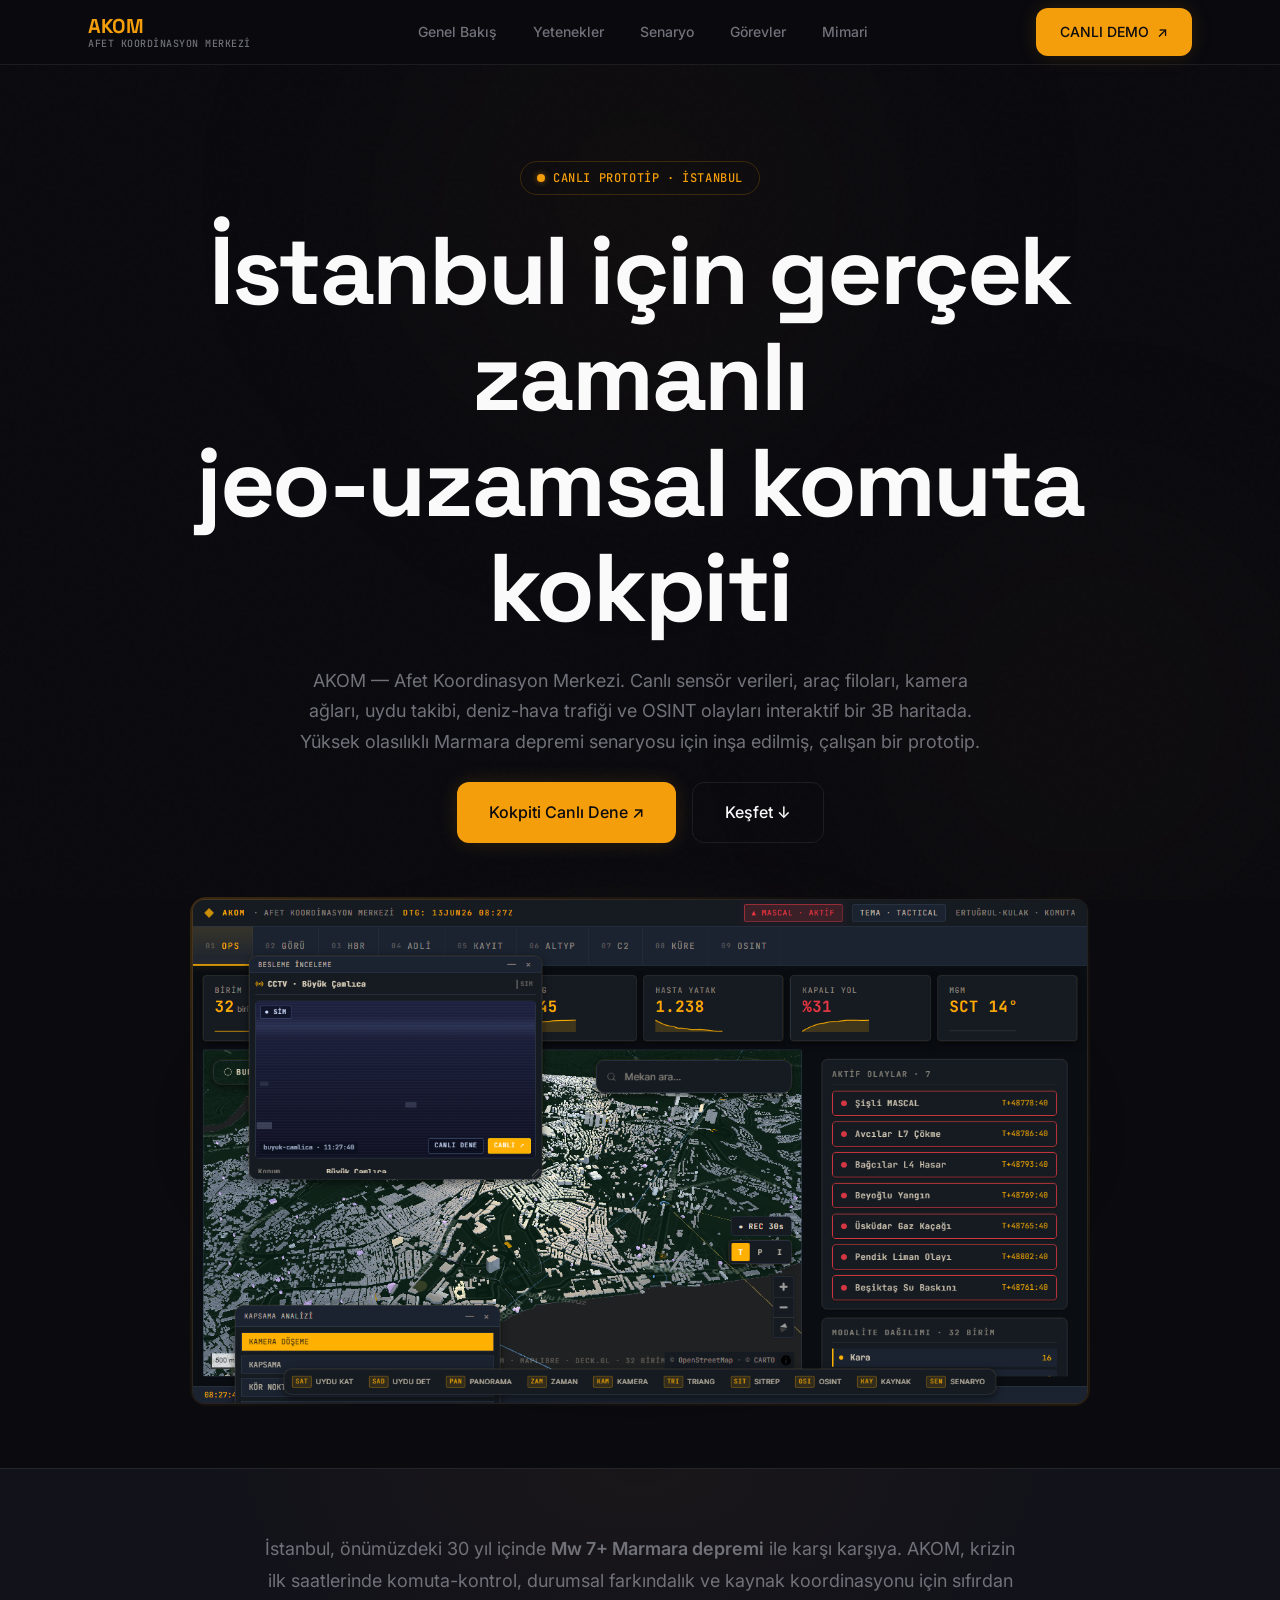
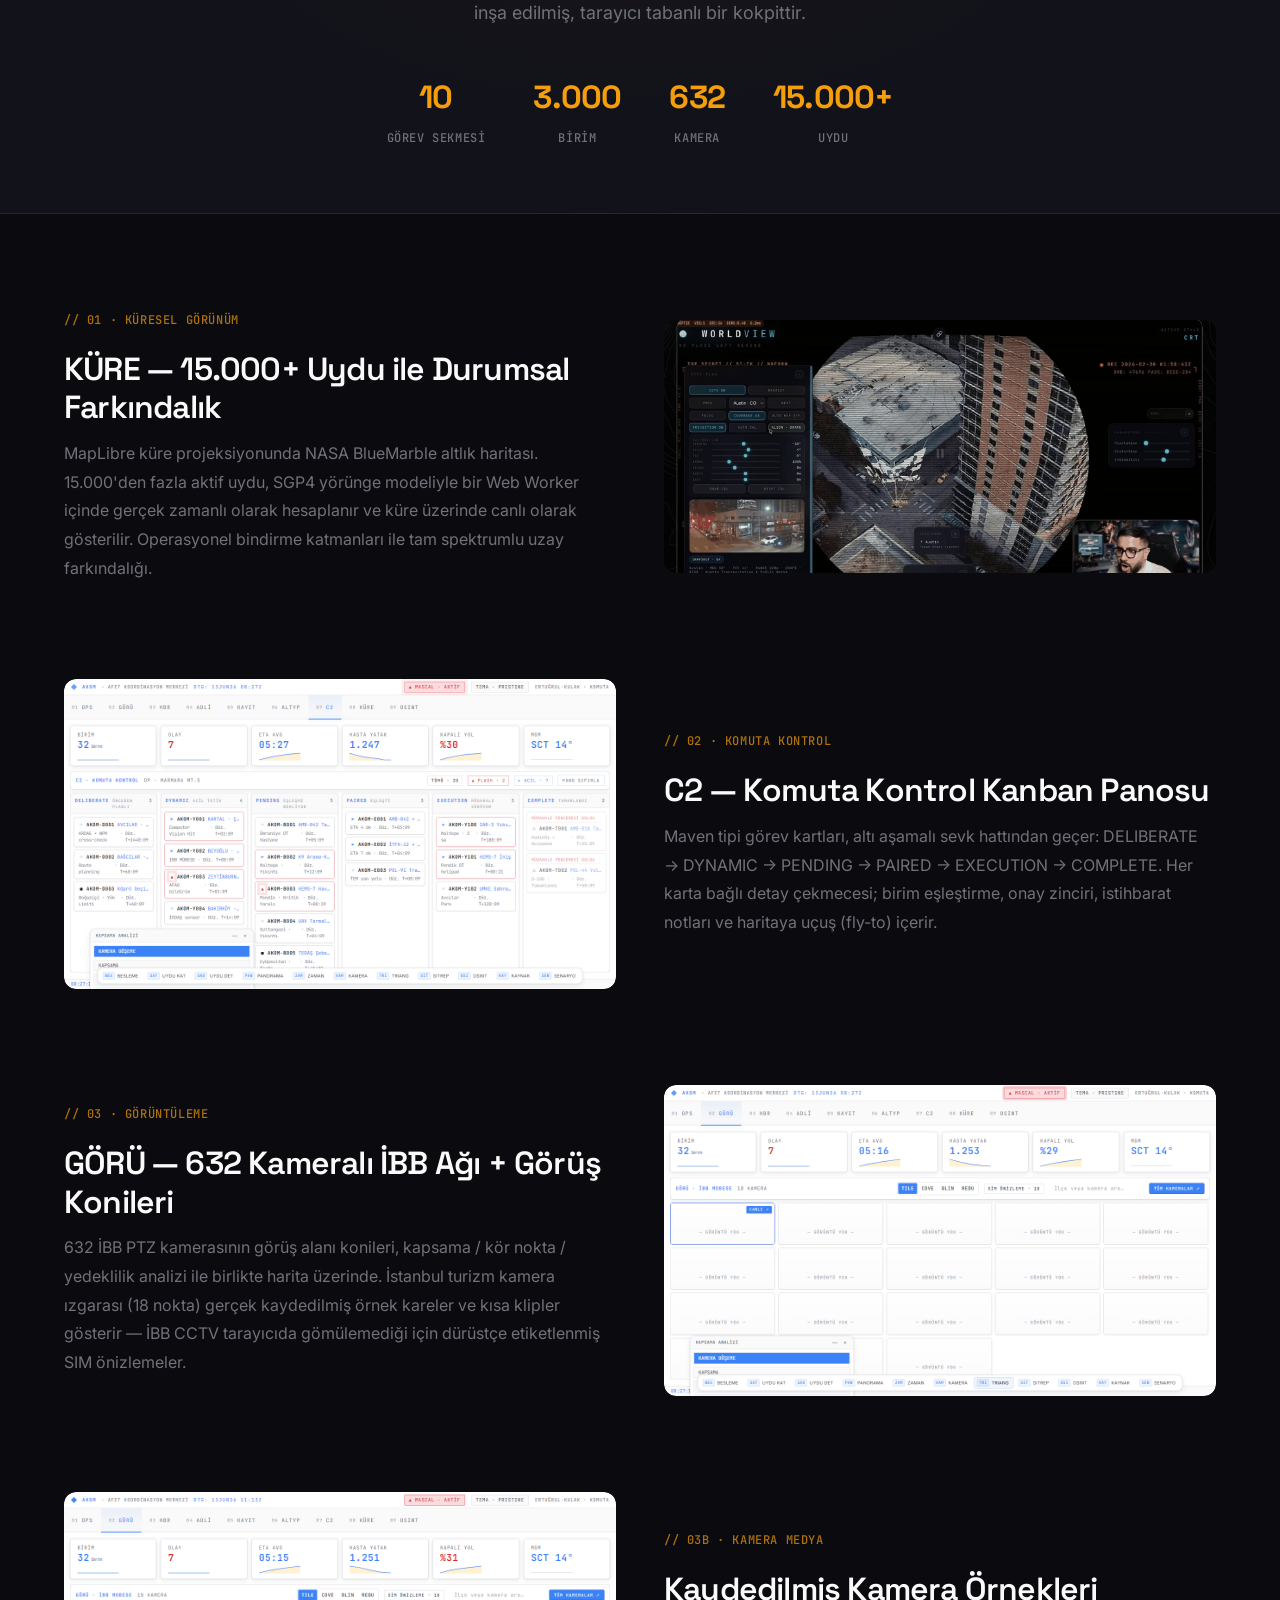
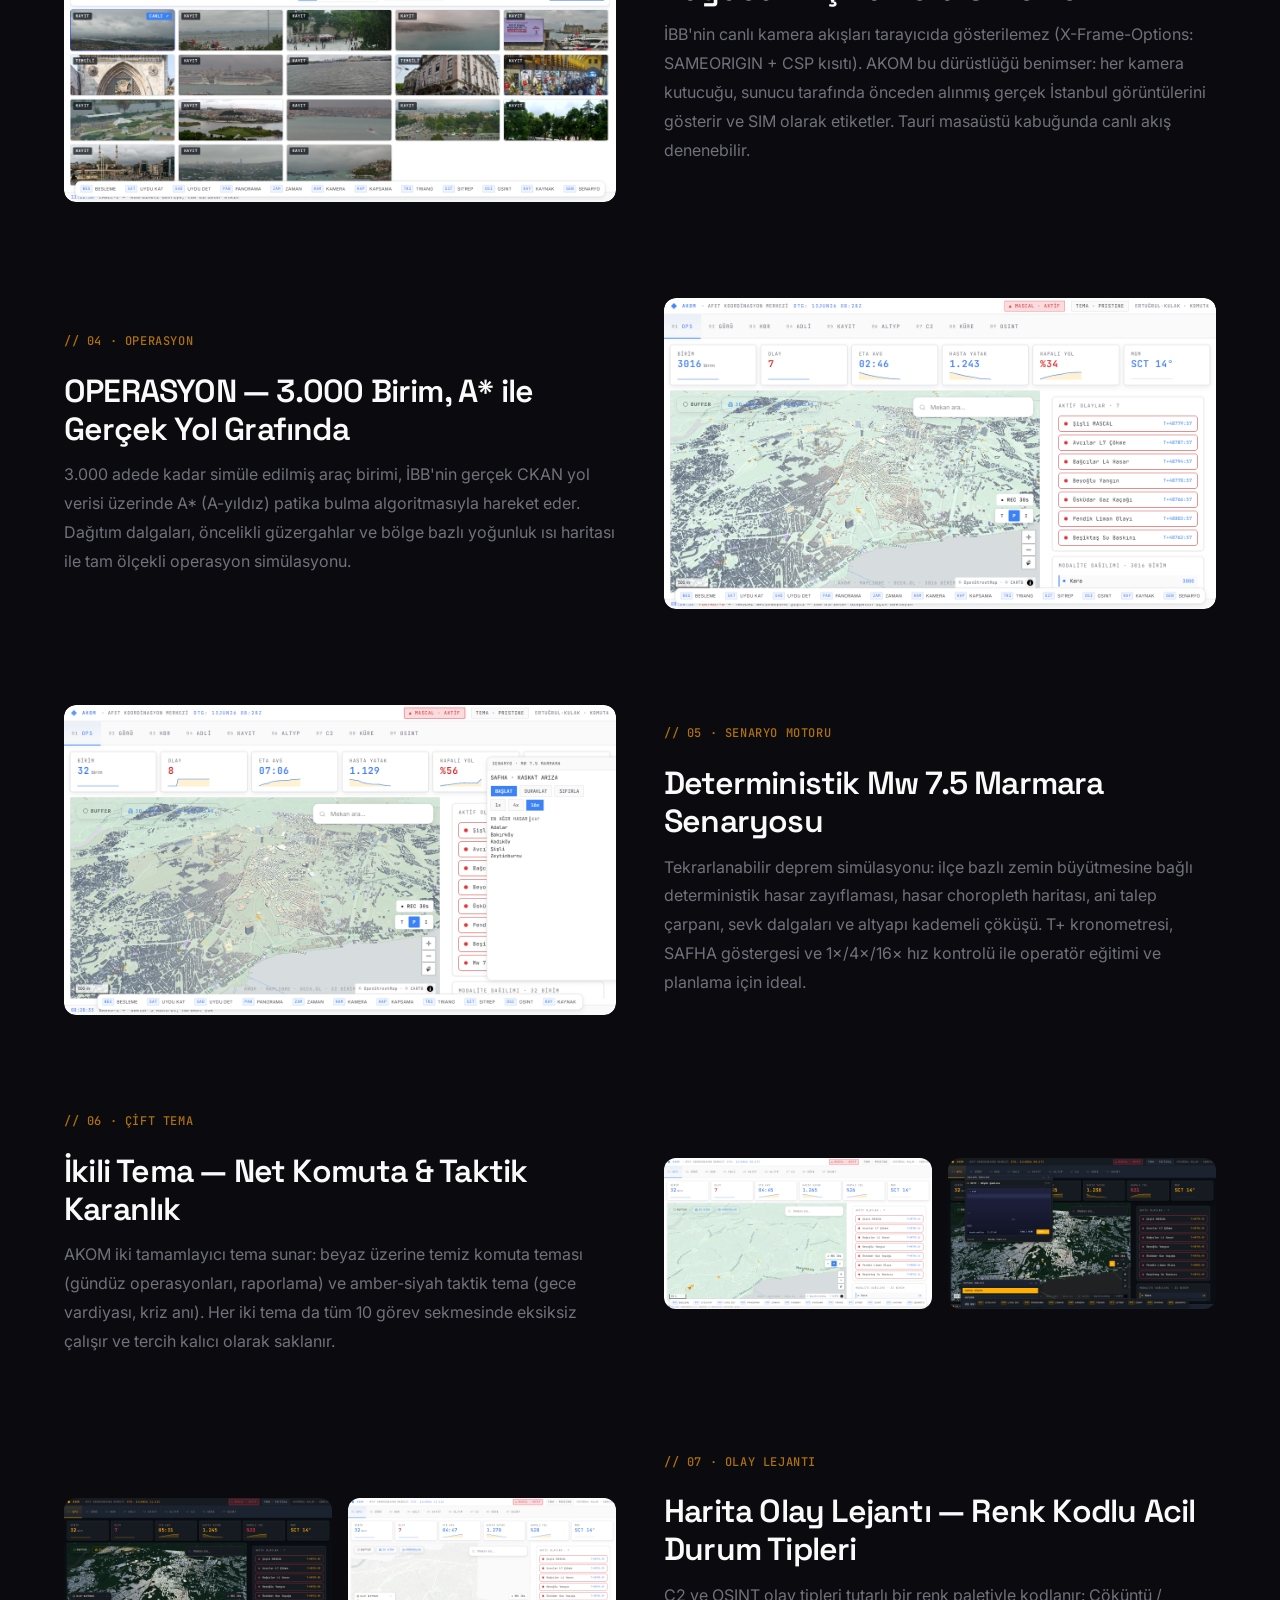
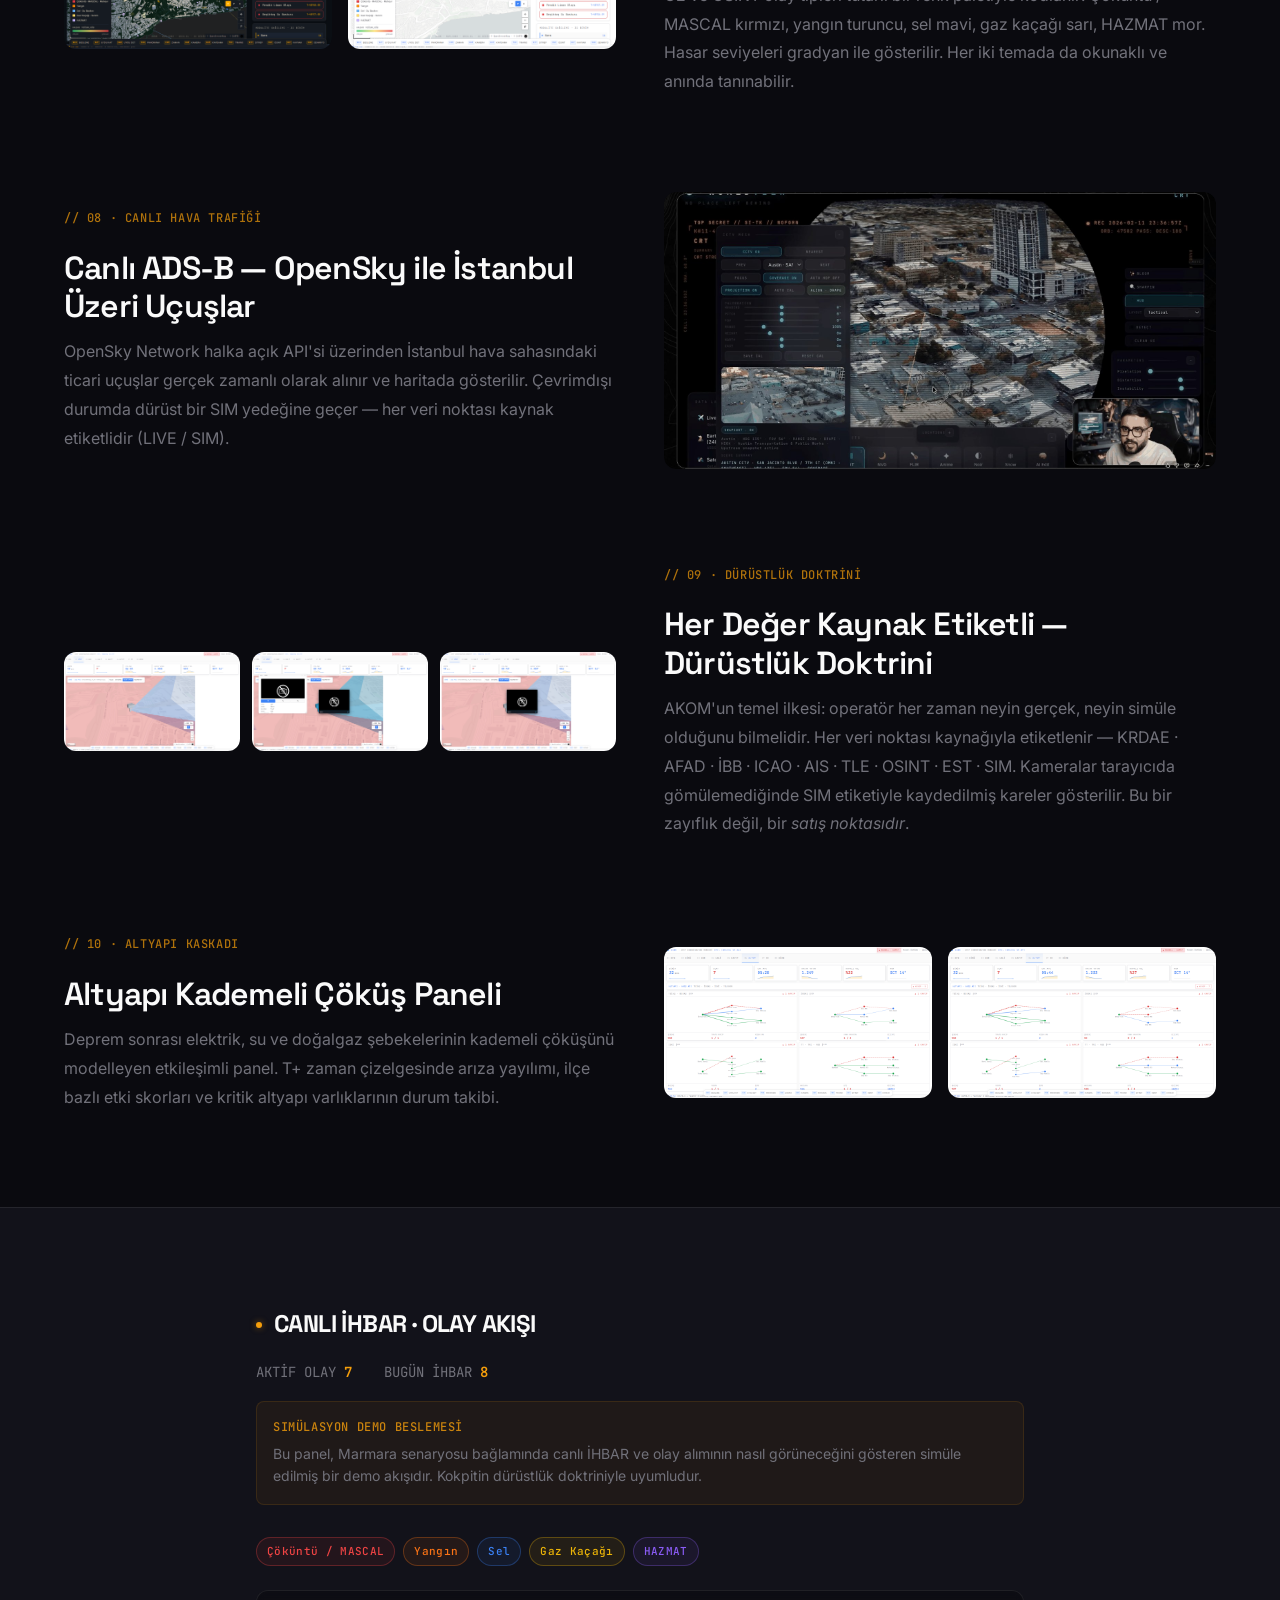
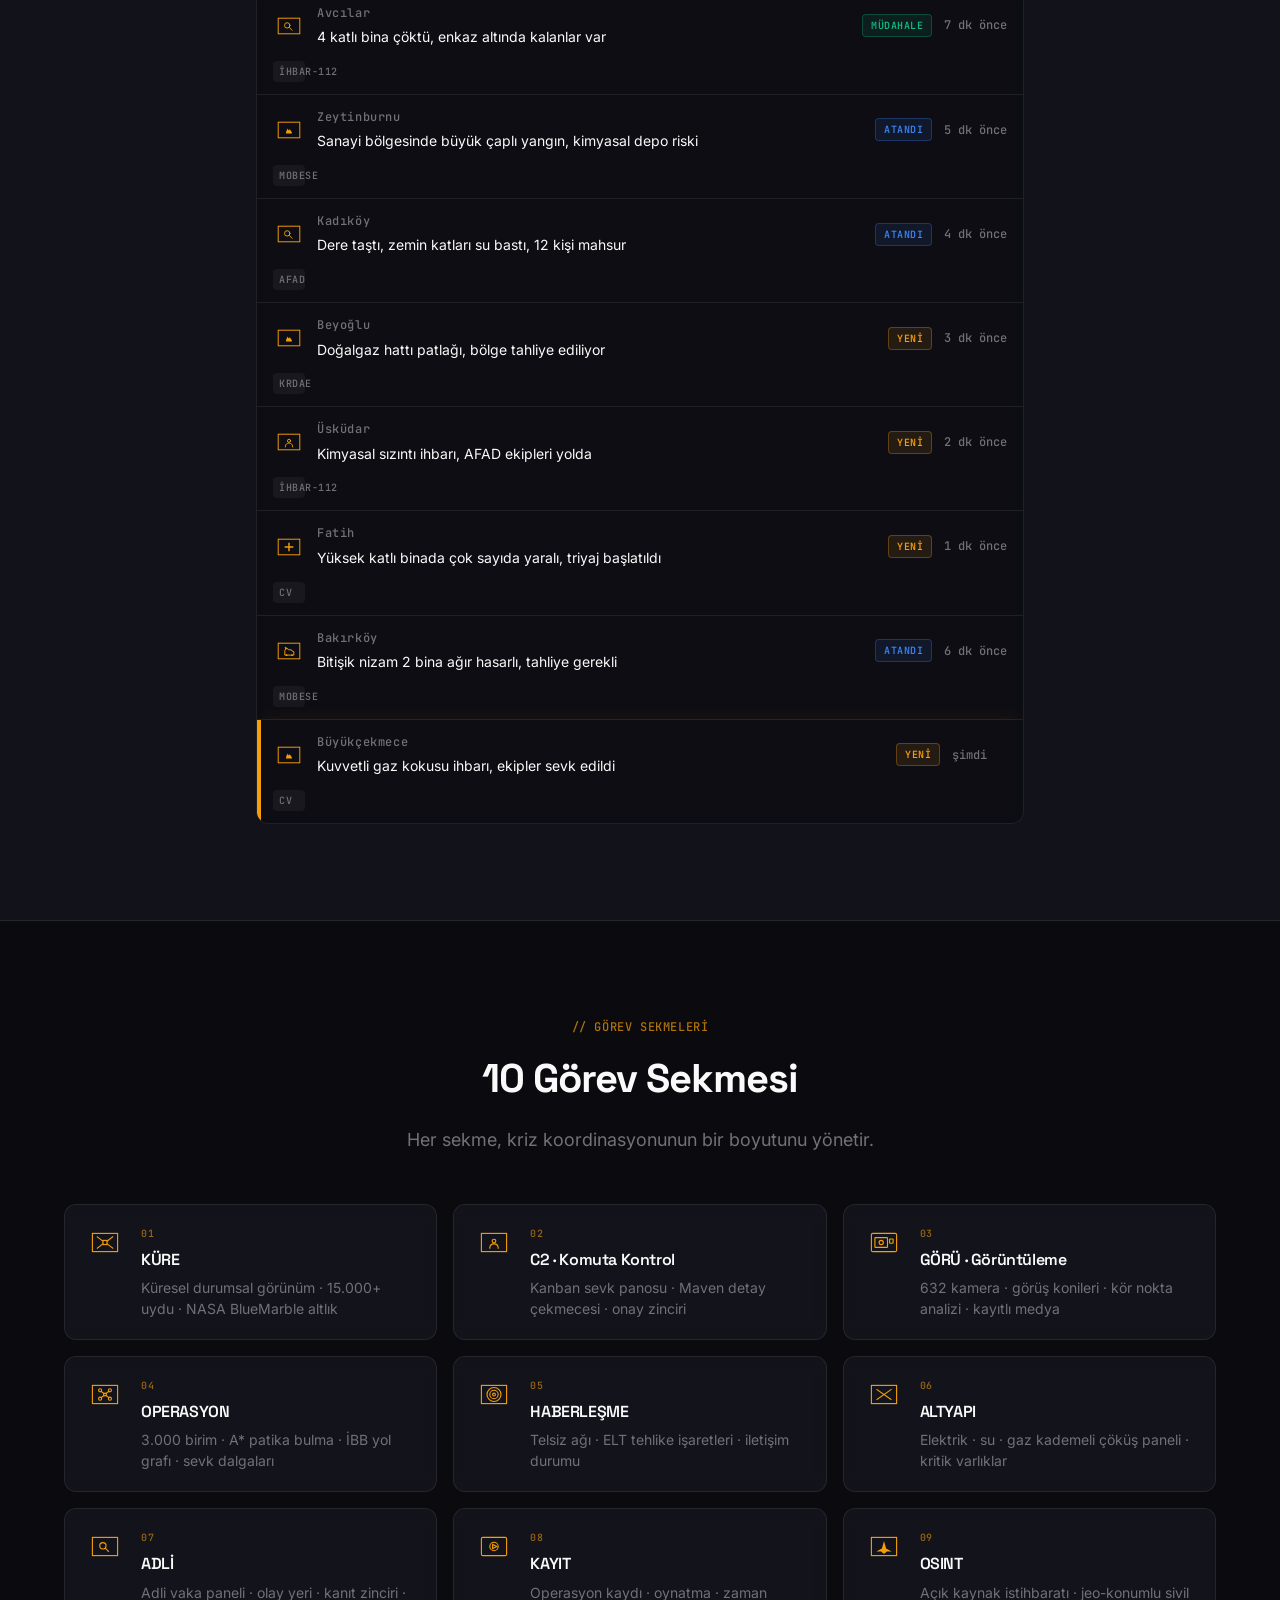
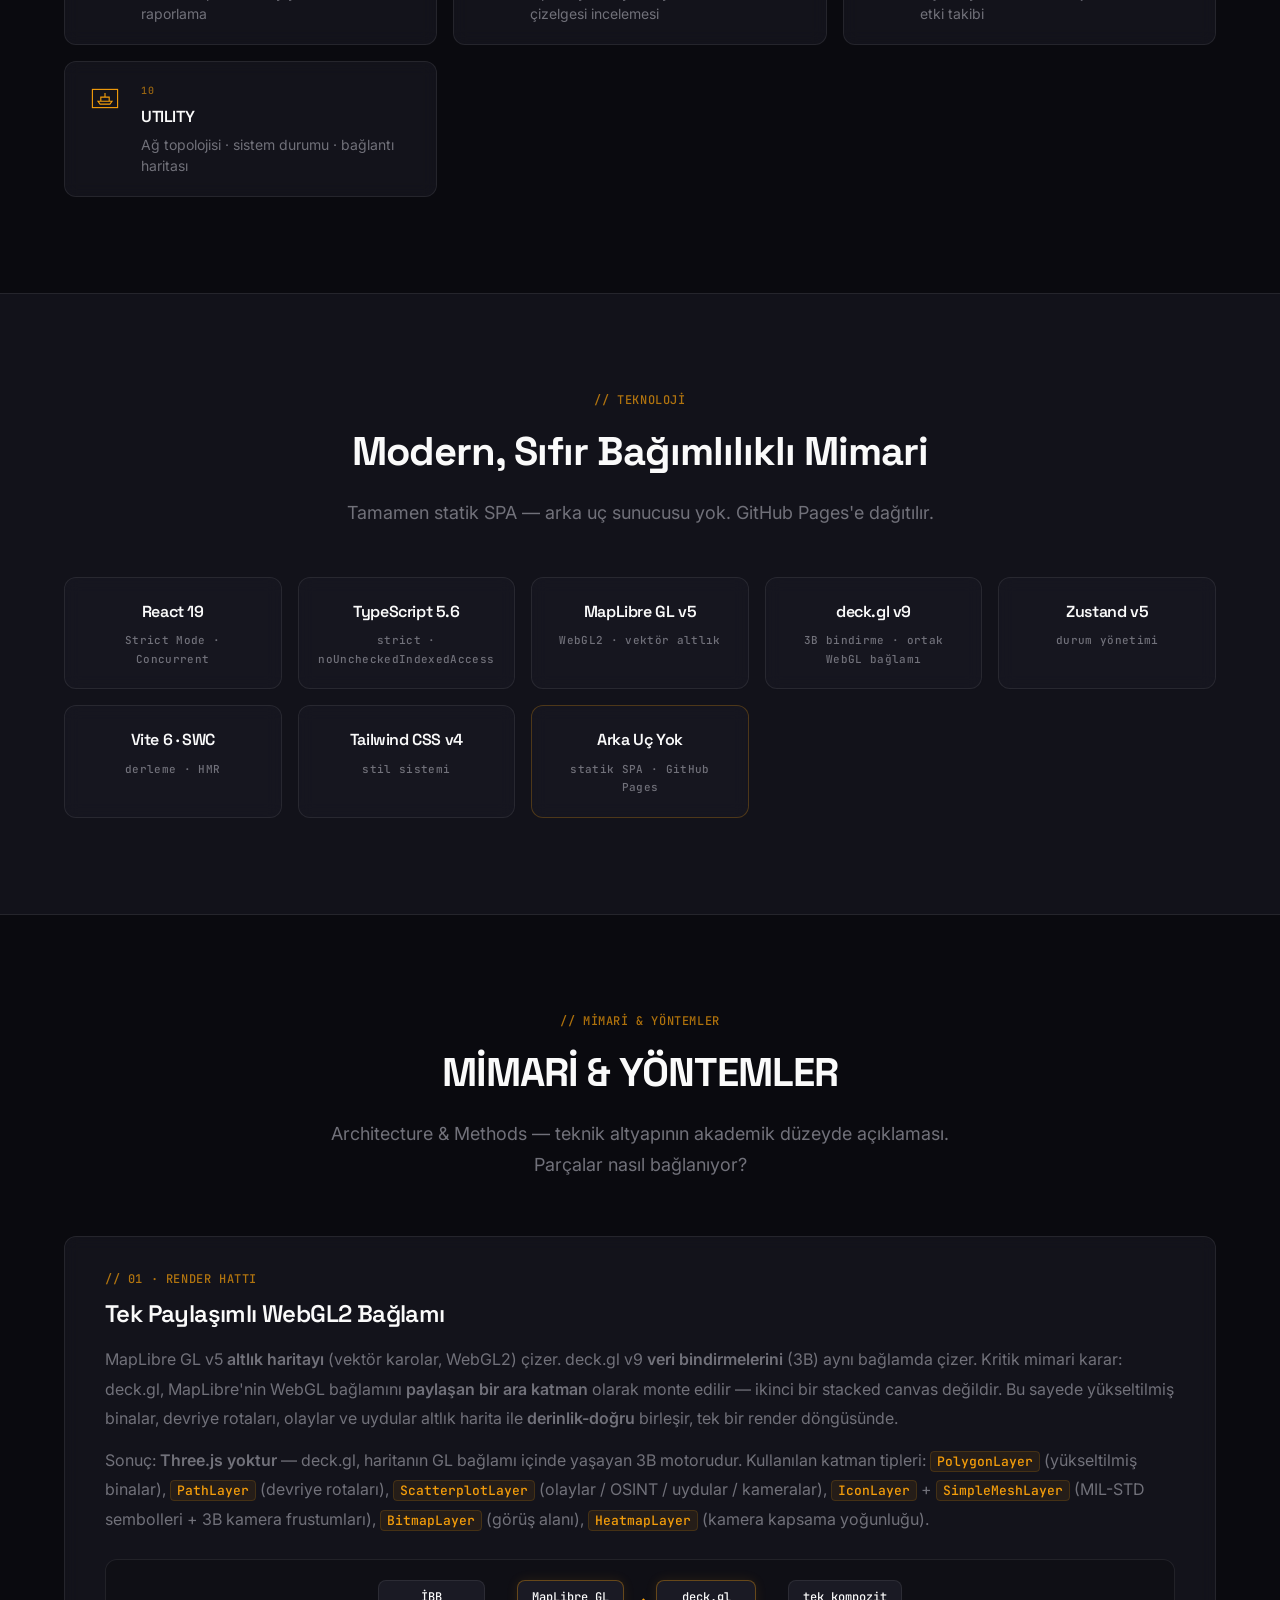
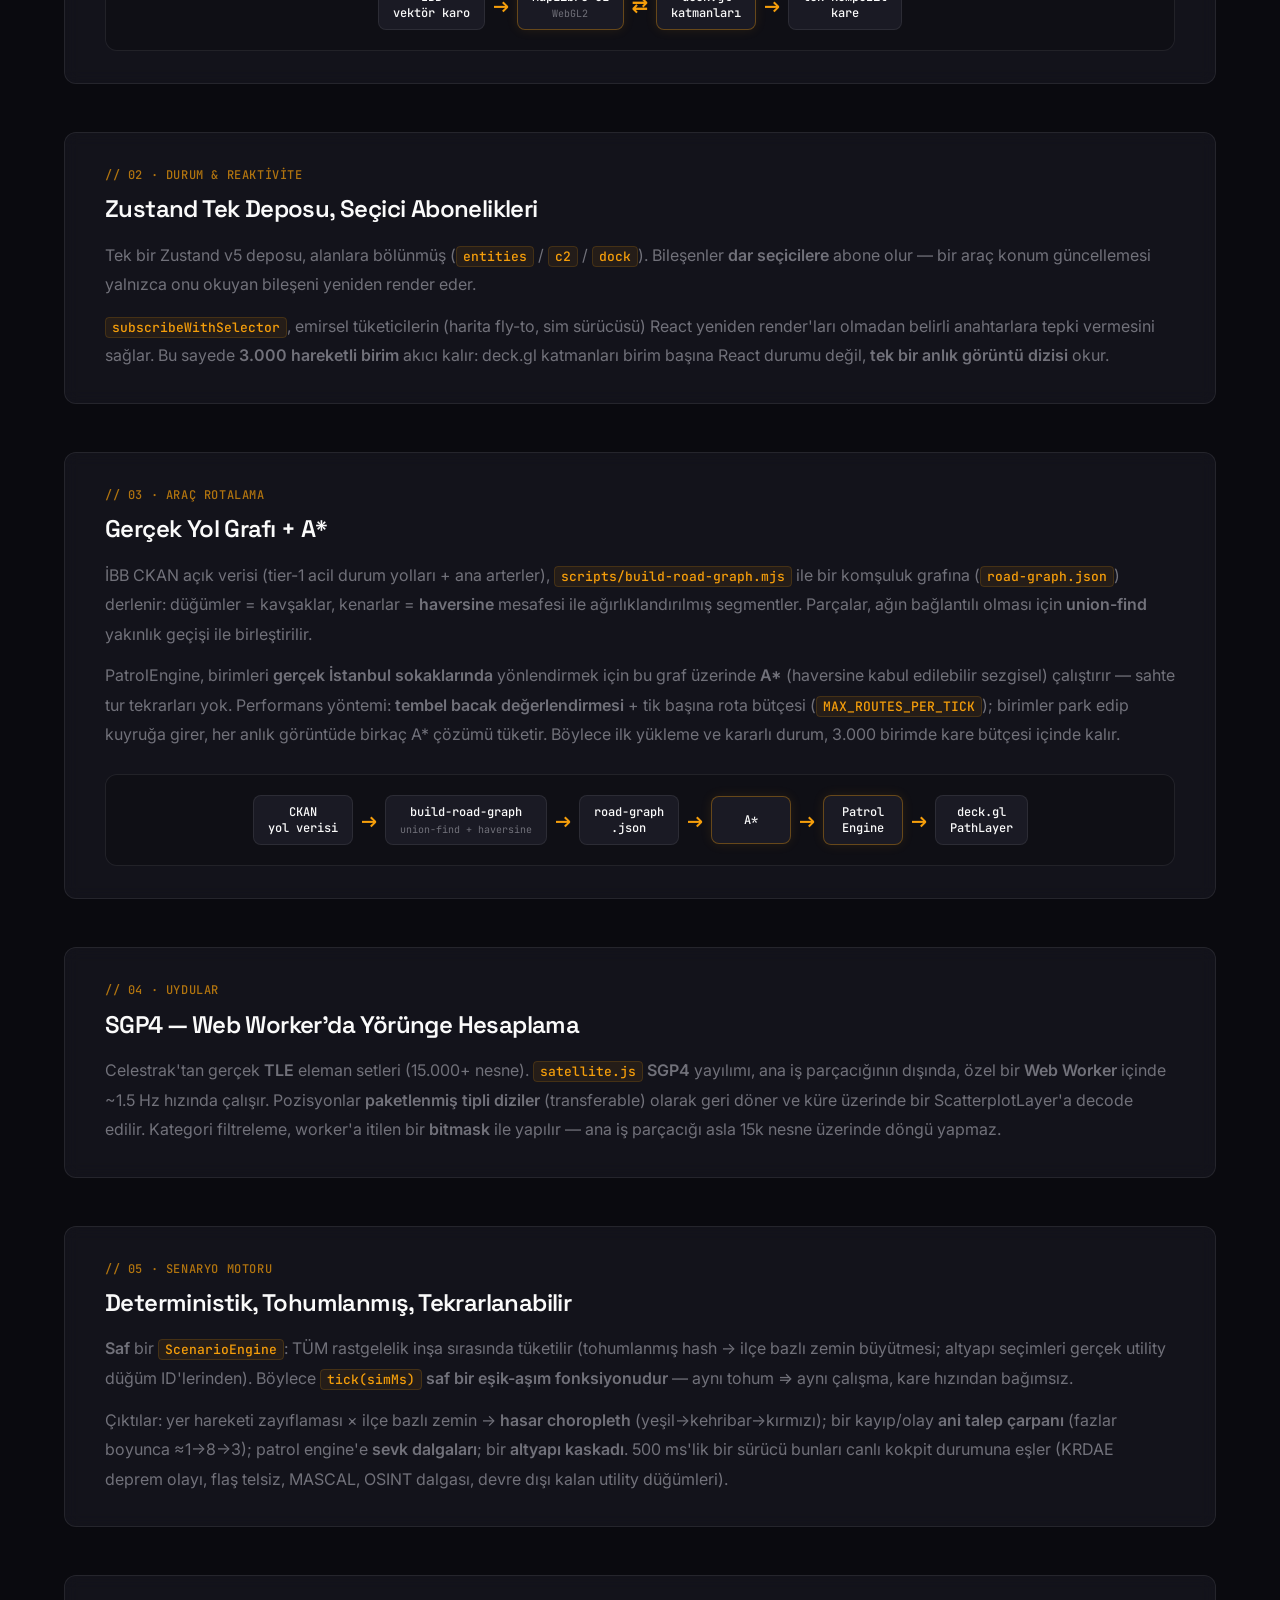
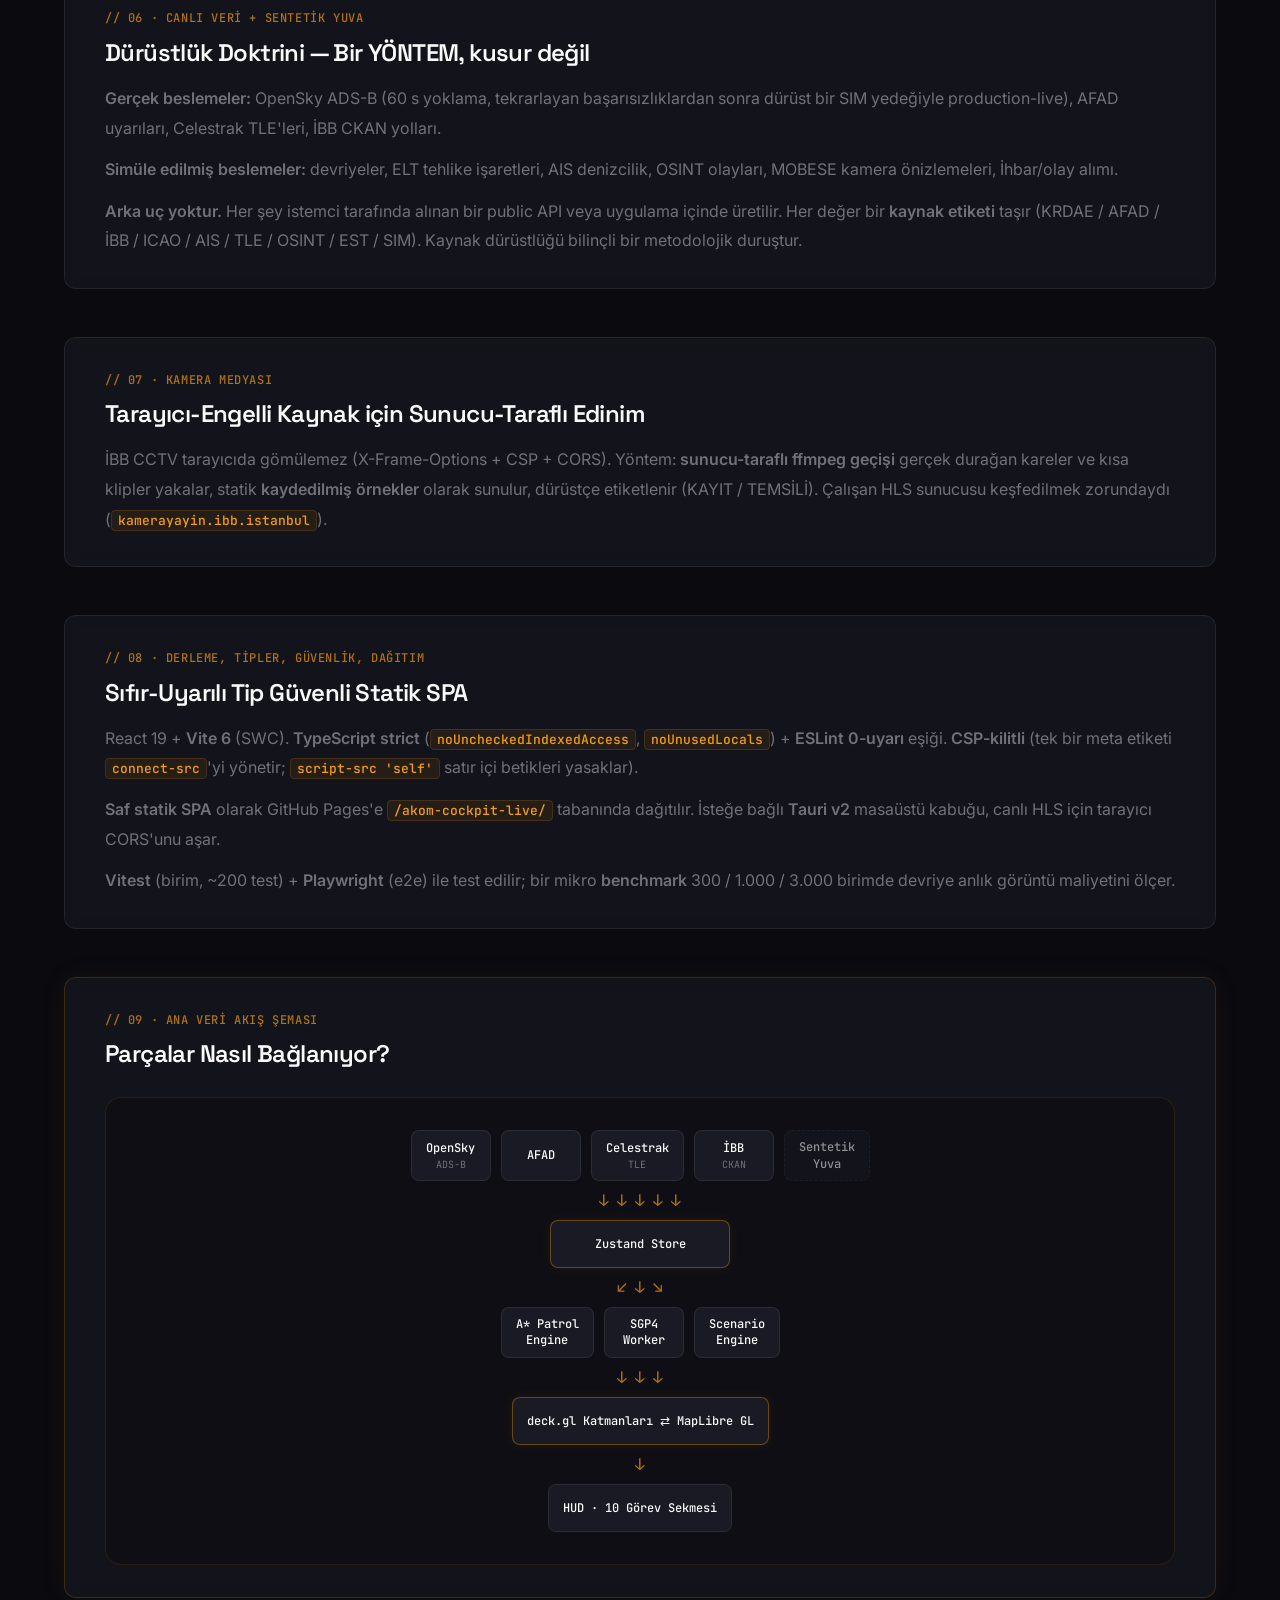
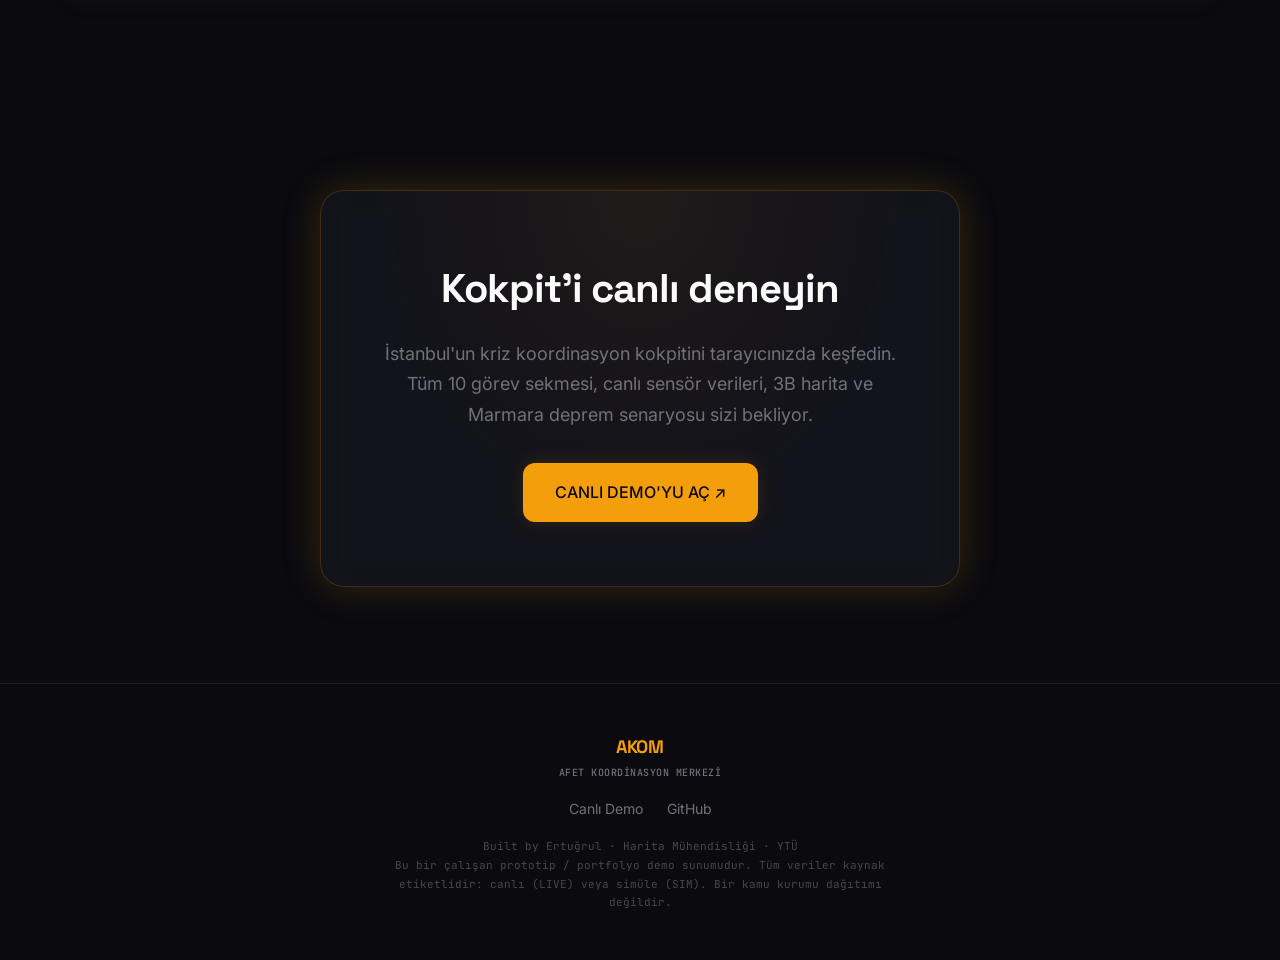
==== demo/index.html @ 761f81a9 "Deploy: 2026-06-13T12:04:14.972Z" ====
<!DOCTYPE html>
<html lang="tr">
<head>
  <meta charset="UTF-8">
  <meta name="viewport" content="width=device-width, initial-scale=1.0">
  <meta name="description" content="AKOM — Afet Koordinasyon Merkezi: İstanbul için gerçek zamanlı jeo-uzamsal komuta-kontrol kokpiti. Çalışan prototip demo.">
  <title>AKOM · Afet Koordinasyon Merkezi — Komuta Kokpiti Demo</title>

  <!-- Fonts: Space Grotesk (display/headlines) + Inter (body) + JetBrains Mono (mono labels) -->
  <link rel="preconnect" href="https://fonts.googleapis.com">
  <link rel="preconnect" href="https://fonts.gstatic.com" crossorigin>
  <link href="https://fonts.googleapis.com/css2?family=Inter:wght@400;500;600&family=JetBrains+Mono:wght@400;500&family=Space+Grotesk:wght@400;500;600;700&display=swap" rel="stylesheet">

  <link rel="stylesheet" href="styles.css">
</head>
<body>

  <!-- Ambient orbs -->
  <div class="orbs" aria-hidden="true">
    <div class="orb orb--top"></div>
    <div class="orb orb--bottom"></div>
  </div>

  <!-- Noise overlay -->
  <div class="noise" aria-hidden="true"></div>

  <!-- ═══════════ STICKY TOP NAV ═══════════ -->
  <nav class="nav" id="nav" role="navigation" aria-label="Ana navigasyon">
    <div class="nav__inner">
      <a href="#" class="nav__brand" aria-label="AKOM ana sayfa">
        <span class="nav__wordmark">AKOM</span>
        <span class="nav__tagline">Afet Koordinasyon Merkezi</span>
      </a>
      <ul class="nav__links" role="list">
        <li><a href="#overview">Genel Bakış</a></li>
        <li><a href="#capabilities">Yetenekler</a></li>
        <li><a href="#scenario">Senaryo</a></li>
        <li><a href="#tabs">Görevler</a></li>
        <li><a href="#mimari">Mimari</a></li>
      </ul>
      <a href="https://ertugrul9134.github.io/akom-cockpit-live/" class="btn btn--primary nav__cta" target="_blank" rel="noopener">
        CANLI DEMO <span class="nav__cta-arrow">↗</span>
      </a>
    </div>
  </nav>

  <!-- ═══════════ HERO ═══════════ -->
  <header class="hero" id="hero">
    <div class="hero__inner">
      <div class="hero__badge">
        <span class="pulse-dot" aria-hidden="true"></span>
        CANLI PROTOTİP · İSTANBUL
      </div>
      <h1 class="hero__headline">
        İstanbul için gerçek zamanlı<br>jeo-uzamsal komuta kokpiti
      </h1>
      <p class="hero__subhead">
        AKOM — Afet Koordinasyon Merkezi. Canlı sensör verileri, araç filoları, kamera ağları,
        uydu takibi, deniz-hava trafiği ve OSINT olayları interaktif bir 3B haritada.
        Yüksek olasılıklı Marmara depremi senaryosu için inşa edilmiş, çalışan bir prototip.
      </p>
      <div class="hero__actions">
        <a href="https://ertugrul9134.github.io/akom-cockpit-live/" class="btn btn--primary btn--lg" target="_blank" rel="noopener">
          Kokpiti Canlı Dene ↗
        </a>
        <a href="#overview" class="btn btn--secondary btn--lg">
          Keşfet ↓
        </a>
      </div>
      <div class="hero__frame">
        <img src="assets/ops-tactical.png" alt="AKOM kokpiti — Operasyon sekmesi, taktik karanlık tema. İstanbul haritası üzerinde 3.000 birimlik araç konuşlandırması, amber vurgulu komuta paneli." width="1200" height="675" loading="eager">
      </div>
    </div>
  </header>

  <main>
    <!-- ═══════════ CONTEXT STRIP ═══════════ -->
    <section class="strip" id="overview" aria-labelledby="strip-heading">
      <div class="strip__inner">
        <p class="strip__text" id="strip-heading">
          İstanbul, önümüzdeki 30 yıl içinde <strong>Mw 7+ Marmara depremi</strong> ile karşı karşıya.
          AKOM, krizin ilk saatlerinde komuta-kontrol, durumsal farkındalık ve kaynak koordinasyonu için
          sıfırdan inşa edilmiş, tarayıcı tabanlı bir kokpittir.
        </p>
        <ul class="strip__stats" role="list">
          <li class="stat">
            <span class="stat__value">10</span>
            <span class="stat__label">görev sekmesi</span>
          </li>
          <li class="stat">
            <span class="stat__value">3.000</span>
            <span class="stat__label">birim</span>
          </li>
          <li class="stat">
            <span class="stat__value">632</span>
            <span class="stat__label">kamera</span>
          </li>
          <li class="stat">
            <span class="stat__value">15.000+</span>
            <span class="stat__label">uydu</span>
          </li>
        </ul>
      </div>
    </section>

    <!-- ═══════════ CAPABILITY WALKTHROUGH ═══════════ -->
    <section class="caps" id="capabilities" aria-label="Yetenekler">
      <div class="caps__inner">

        <!-- ── KÜRE / Satellites ── -->
        <article class="cap cap--img-right reveal" aria-labelledby="cap-kure">
          <div class="cap__body">
            <span class="kicker">// 01 · KÜRESEL GÖRÜNÜM</span>
            <h2 class="cap__title" id="cap-kure">KÜRE — 15.000+ Uydu ile Durumsal Farkındalık</h2>
            <p class="cap__desc">
              MapLibre küre projeksiyonunda NASA BlueMarble altlık haritası. 15.000'den fazla aktif uydu,
              SGP4 yörünge modeliyle bir Web Worker içinde gerçek zamanlı olarak hesaplanır ve küre üzerinde
              canlı olarak gösterilir. Operasyonel bindirme katmanları ile tam spektrumlu uzay farkındalığı.
            </p>
          </div>
          <div class="cap__media">
            <div class="glass-frame">
              <img src="assets/snapshot2.jpg" alt="KÜRE sekmesi — MapLibre küre projeksiyonu. NASA BlueMarble altlık üzerinde 15.000+ uydu pozisyonu, SGP4 yörünge hesaplamalı canlı gösterim." width="600" height="338" loading="lazy">
            </div>
          </div>
        </article>

        <!-- ── C2 Board ── -->
        <article class="cap cap--img-left reveal" aria-labelledby="cap-c2">
          <div class="cap__media">
            <div class="glass-frame">
              <img src="assets/c2-board.png" alt="C2 Komuta Kontrol sekmesi — Kanban panosu. DELIBERATE→DYNAMIC→PENDING→PAIRED→EXECUTION→COMPLETE hattı. Maven detay çekmecesi, birim eşleştirme, onay zinciri." width="600" height="338" loading="lazy">
            </div>
          </div>
          <div class="cap__body">
            <span class="kicker">// 02 · KOMUTA KONTROL</span>
            <h2 class="cap__title" id="cap-c2">C2 — Komuta Kontrol Kanban Panosu</h2>
            <p class="cap__desc">
              Maven tipi görev kartları, altı aşamalı sevk hattından geçer: DELIBERATE → DYNAMIC →
              PENDING → PAIRED → EXECUTION → COMPLETE. Her karta bağlı detay çekmecesi; birim eşleştirme,
              onay zinciri, istihbarat notları ve haritaya uçuş (fly-to) içerir.
            </p>
          </div>
        </article>

        <!-- ── GÖRÜ / Cameras ── -->
        <article class="cap cap--img-right reveal" aria-labelledby="cap-goru">
          <div class="cap__body">
            <span class="kicker">// 03 · GÖRÜNTÜLEME</span>
            <h2 class="cap__title" id="cap-goru">GÖRÜ — 632 Kameralı İBB Ağı + Görüş Konileri</h2>
            <p class="cap__desc">
              632 İBB PTZ kamerasının görüş alanı konileri, kapsama / kör nokta / yedeklilik analizi ile
              birlikte harita üzerinde. İstanbul turizm kamera ızgarası (18 nokta) gerçek kaydedilmiş
              örnek kareler ve kısa klipler gösterir — İBB CCTV tarayıcıda gömülemediği için dürüstçe
              etiketlenmiş SIM önizlemeler.
            </p>
          </div>
          <div class="cap__media">
            <div class="glass-frame">
              <img src="assets/goru-coverage.png" alt="GÖRÜ sekmesi — 632 İBB PTZ kamerasının görüş alanı konileri ile İstanbul haritası. Kamera kapsama ve kör nokta analizi." width="600" height="338" loading="lazy">
            </div>
          </div>
        </article>

        <!-- ── Camera media inset ── -->
        <article class="cap cap--img-left reveal" aria-labelledby="cap-cameras">
          <div class="cap__media">
            <div class="glass-frame">
              <img src="assets/camera-grid.png" alt="Kamera ızgarası — 18 İstanbul turizm kamerası, gerçek kaydedilmiş örnek karelerle. Kız Kulesi, Sultanahmet, Taksim Meydanı, Salacak ve diğer noktalar." width="600" height="338" loading="lazy">
            </div>
          </div>
          <div class="cap__body">
            <span class="kicker">// 03b · KAMERA MEDYA</span>
            <h2 class="cap__title" id="cap-cameras">Kaydedilmiş Kamera Örnekleri</h2>
            <p class="cap__desc">
              İBB'nin canlı kamera akışları tarayıcıda gösterilemez (X-Frame-Options: SAMEORIGIN + CSP kısıtı).
              AKOM bu dürüstlüğü benimser: her kamera kutucuğu, sunucu tarafında önceden alınmış
              gerçek İstanbul görüntülerini gösterir ve SIM olarak etiketler. Tauri masaüstü kabuğunda
              canlı akış denenebilir.
            </p>
          </div>
        </article>

        <!-- ── OPERASYON / 3000-unit patrols ── -->
        <article class="cap cap--img-right reveal" aria-labelledby="cap-ops">
          <div class="cap__body">
            <span class="kicker">// 04 · OPERASYON</span>
            <h2 class="cap__title" id="cap-ops">OPERASYON — 3.000 Birim, A* ile Gerçek Yol Grafında</h2>
            <p class="cap__desc">
              3.000 adede kadar simüle edilmiş araç birimi, İBB'nin gerçek CKAN yol verisi üzerinde
              A* (A-yıldız) patika bulma algoritmasıyla hareket eder. Dağıtım dalgaları, öncelikli
              güzergahlar ve bölge bazlı yoğunluk ısı haritası ile tam ölçekli operasyon simülasyonu.
            </p>
          </div>
          <div class="cap__media">
            <div class="glass-frame">
              <img src="assets/scale-3000.png" alt="OPERASYON sekmesi — 3.000 simüle birim İstanbul haritasında A* patika bulma ile konuşlandırılmış. Ölçek testi." width="600" height="338" loading="lazy">
            </div>
          </div>
        </article>

        <!-- ── Marmara Scenario + Choropleth ── -->
        <article class="cap cap--img-left reveal" aria-labelledby="cap-scenario">
          <div class="cap__media">
            <div class="glass-frame">
              <img src="assets/scenario-choropleth.png" alt="Marmara deprem senaryosu — ilçe bazlı hasar choropleth haritası. Deterministik Mw 7.5 senaryosu, zemin büyütmesi, T+ faz göstergesi." width="600" height="338" loading="lazy">
            </div>
          </div>
          <div class="cap__body">
            <span class="kicker">// 05 · SENARYO MOTORU</span>
            <h2 class="cap__title" id="cap-scenario">Deterministik Mw 7.5 Marmara Senaryosu</h2>
            <p class="cap__desc">
              Tekrarlanabilir deprem simülasyonu: ilçe bazlı zemin büyütmesine bağlı deterministik hasar
              zayıflaması, hasar choropleth haritası, ani talep çarpanı, sevk dalgaları ve altyapı
              kademeli çöküşü. T+ kronometresi, SAFHA göstergesi ve 1×/4×/16× hız kontrolü ile
              operatör eğitimi ve planlama için ideal.
            </p>
          </div>
        </article>

        <!-- ── Dual Theme ── -->
        <article class="cap cap--img-right reveal" aria-labelledby="cap-theme">
          <div class="cap__body">
            <span class="kicker">// 06 · ÇİFT TEMA</span>
            <h2 class="cap__title" id="cap-theme">İkili Tema — Net Komuta &amp; Taktik Karanlık</h2>
            <p class="cap__desc">
              AKOM iki tamamlayıcı tema sunar: beyaz üzerine temiz komuta teması (gündüz operasyonları,
              raporlama) ve amber-siyah taktik tema (gece vardiyası, kriz anı). Her iki tema da
              tüm 10 görev sekmesinde eksiksiz çalışır ve tercih kalıcı olarak saklanır.
            </p>
          </div>
          <div class="cap__media cap__media--dual">
            <div class="glass-frame">
              <img src="assets/ops-pristine.png" alt="AKOM operasyon sekmesi — temiz komuta teması (açık). Beyaz zemin üzerinde operasyon paneli." width="280" height="197" loading="lazy">
            </div>
            <div class="glass-frame">
              <img src="assets/ops-tactical.png" alt="AKOM operasyon sekmesi — taktik karanlık tema. Amber vurgulu koyu arayüz." width="280" height="197" loading="lazy">
            </div>
          </div>
        </article>

        <!-- ── Map Event Legend ── -->
        <article class="cap cap--img-left reveal" aria-labelledby="cap-legend">
          <div class="cap__media cap__media--dual">
            <div class="glass-frame">
              <img src="assets/legend-tactical.png" alt="Harita olay lejantı — taktik karanlık tema. C2/OSINT olay tipleri renk kodlu: çöküntü/MASCAL kırmızı, yangın turuncu, sel mavi, gaz sarısı, HAZMAT mor." width="280" height="197" loading="lazy">
            </div>
            <div class="glass-frame">
              <img src="assets/legend-ops.png" alt="Harita olay lejantı — açık komuta teması. Aynı renk kodlaması beyaz zeminde." width="280" height="197" loading="lazy">
            </div>
          </div>
          <div class="cap__body">
            <span class="kicker">// 07 · OLAY LEJANTI</span>
            <h2 class="cap__title" id="cap-legend">Harita Olay Lejantı — Renk Kodlu Acil Durum Tipleri</h2>
            <p class="cap__desc">
              C2 ve OSINT olay tipleri tutarlı bir renk paletiyle kodlanır: Çöküntü / MASCAL kırmızı,
              yangın turuncu, sel mavi, gaz kaçağı sarı, HAZMAT mor. Hasar seviyeleri gradyan ile
              gösterilir. Her iki temada da okunaklı ve anında tanınabilir.
            </p>
          </div>
        </article>

        <!-- ── Live ADS-B ── -->
        <article class="cap cap--img-right reveal" aria-labelledby="cap-adsb">
          <div class="cap__body">
            <span class="kicker">// 08 · CANLI HAVA TRAFİĞİ</span>
            <h2 class="cap__title" id="cap-adsb">Canlı ADS-B — OpenSky ile İstanbul Üzeri Uçuşlar</h2>
            <p class="cap__desc">
              OpenSky Network halka açık API'si üzerinden İstanbul hava sahasındaki ticari uçuşlar
              gerçek zamanlı olarak alınır ve haritada gösterilir. Çevrimdışı durumda dürüst bir SIM
              yedeğine geçer — her veri noktası kaynak etiketlidir (LIVE / SIM).
            </p>
          </div>
          <div class="cap__media">
            <div class="glass-frame">
              <img src="assets/snapshot1.jpg" alt="AKOM kokpiti genel görünüm — İstanbul üzerinde canlı ADS-B uçuş trafiği, araç filoları ve sensör katmanları." width="600" height="338" loading="lazy">
            </div>
          </div>
        </article>

        <!-- ── Honesty Doctrine ── -->
        <article class="cap cap--img-left reveal" aria-labelledby="cap-honesty">
          <div class="cap__media cap__media--triple">
            <div class="glass-frame">
              <img src="assets/cam-3d.png" alt="Kamera 3B görünümü — İstanbul üzerinde kamera konumları ve görüş konileri." width="180" height="135" loading="lazy">
            </div>
            <div class="glass-frame">
              <img src="assets/cam-detail.png" alt="Kamera detay paneli — seçili kameranın kaydedilmiş görüntüsü ve meta verileri." width="180" height="135" loading="lazy">
            </div>
            <div class="glass-frame">
              <img src="assets/cam-hover.png" alt="Kamera üzerine gelme durumu — görüş konisi vurgulanmış, etiketli." width="180" height="135" loading="lazy">
            </div>
          </div>
          <div class="cap__body">
            <span class="kicker">// 09 · DÜRÜSTLÜK DOKTRİNİ</span>
            <h2 class="cap__title" id="cap-honesty">Her Değer Kaynak Etiketli — Dürüstlük Doktrini</h2>
            <p class="cap__desc">
              AKOM'un temel ilkesi: operatör her zaman neyin gerçek, neyin simüle olduğunu bilmelidir.
              Her veri noktası kaynağıyla etiketlenir — KRDAE · AFAD · İBB · ICAO · AIS · TLE · OSINT ·
              EST · SIM. Kameralar tarayıcıda gömülemediğinde SIM etiketiyle kaydedilmiş kareler gösterilir.
              Bu bir zayıflık değil, bir <em>satış noktasıdır</em>.
            </p>
          </div>
        </article>

        <!-- ── Infrastructure Cascade ── -->
        <article class="cap cap--img-right reveal" aria-labelledby="cap-altyapi">
          <div class="cap__body">
            <span class="kicker">// 10 · ALTYAPI KASKADI</span>
            <h2 class="cap__title" id="cap-altyapi">Altyapı Kademeli Çöküş Paneli</h2>
            <p class="cap__desc">
              Deprem sonrası elektrik, su ve doğalgaz şebekelerinin kademeli çöküşünü modelleyen
              etkileşimli panel. T+ zaman çizelgesinde arıza yayılımı, ilçe bazlı etki skorları
              ve kritik altyapı varlıklarının durum takibi.
            </p>
          </div>
          <div class="cap__media cap__media--dual">
            <div class="glass-frame">
              <img src="assets/panel-altyapi-t0.png" alt="Altyapı paneli T+0 — deprem öncesi durum. Tüm şebekeler çalışır durumda." width="280" height="197" loading="lazy">
            </div>
            <div class="glass-frame">
              <img src="assets/panel-altyapi-t1.png" alt="Altyapı paneli T+1 — deprem sonrası kademeli çöküş. Elektrik, su ve gaz şebekelerinde yayılan arızalar." width="280" height="197" loading="lazy">
            </div>
          </div>
        </article>

      </div>
    </section>

    <!-- ═══════════ CANLI İHBAR · OLAY AKIŞI ═══════════ -->
    <section class="ihbar" id="scenario" aria-labelledby="ihbar-heading">
      <div class="ihbar__inner reveal">
        <div class="ihbar__header">
          <div class="ihbar__title-row">
            <span class="pulse-dot pulse-dot--live" aria-hidden="true"></span>
            <h2 class="ihbar__heading" id="ihbar-heading">CANLI İHBAR · OLAY AKIŞI</h2>
          </div>
          <div class="ihbar__counters">
            <span class="ihbar__counter">AKTİF OLAY <strong id="active-count">0</strong></span>
            <span class="ihbar__counter">BUGÜN İHBAR <strong id="total-count">0</strong></span>
          </div>
          <p class="ihbar__disclaimer">
            <span class="kicker">SIMÜLASYON DEMO BESLEMESİ</span>
            Bu panel, Marmara senaryosu bağlamında canlı İHBAR ve olay alımının nasıl görüneceğini
            gösteren simüle edilmiş bir demo akışıdır. Kokpitin dürüstlük doktriniyle uyumludur.
          </p>
        </div>

        <!-- Legend row -->
        <div class="ihbar__legend" aria-label="Olay tipi renk kodları">
          <span class="chip chip--red">Çöküntü / MASCAL</span>
          <span class="chip chip--orange">Yangın</span>
          <span class="chip chip--blue">Sel</span>
          <span class="chip chip--yellow">Gaz Kaçağı</span>
          <span class="chip chip--violet">HAZMAT</span>
        </div>

        <!-- Feed container (populated by JS) -->
        <div class="ihbar__feed" id="ihbar-feed" role="log" aria-live="polite" aria-label="Canlı ihbar akışı">
          <!-- JS fills this -->
        </div>
      </div>
    </section>

    <!-- ═══════════ THE 10 TABS ═══════════ -->
    <section class="tabs-section" id="tabs" aria-labelledby="tabs-heading">
      <div class="tabs-section__inner reveal">
        <span class="kicker">// GÖREV SEKMELERİ</span>
        <h2 class="tabs-section__heading" id="tabs-heading">10 Görev Sekmesi</h2>
        <p class="tabs-section__sub">Her sekme, kriz koordinasyonunun bir boyutunu yönetir.</p>

        <div class="tabs-grid">
          <!-- 01 KÜRE -->
          <div class="tab-card glass-card">
            <div class="tab-card__icon">
              <svg class="sym" aria-hidden="true"><use href="assets/2525d.svg#satellite"/></svg>
            </div>
            <div class="tab-card__body">
              <span class="tab-card__num">01</span>
              <h3 class="tab-card__title">KÜRE</h3>
              <p class="tab-card__desc">Küresel durumsal görünüm · 15.000+ uydu · NASA BlueMarble altlık</p>
            </div>
          </div>

          <!-- 02 C2 -->
          <div class="tab-card glass-card">
            <div class="tab-card__icon">
              <svg class="sym" aria-hidden="true"><use href="assets/2525d.svg#pol"/></svg>
            </div>
            <div class="tab-card__body">
              <span class="tab-card__num">02</span>
              <h3 class="tab-card__title">C2 · Komuta Kontrol</h3>
              <p class="tab-card__desc">Kanban sevk panosu · Maven detay çekmecesi · onay zinciri</p>
            </div>
          </div>

          <!-- 03 GÖRÜ -->
          <div class="tab-card glass-card">
            <div class="tab-card__icon">
              <svg class="sym sym--camera" viewBox="0 0 40 30" aria-hidden="true">
                <g fill="none" stroke="currentColor" stroke-width="1.6" stroke-linecap="square" stroke-linejoin="miter">
                  <rect x="2" y="2" width="36" height="26" rx="2"/>
                  <rect x="7" y="8" width="18" height="14" rx="1"/>
                  <circle cx="16" cy="15" r="3"/>
                  <rect x="28" y="10" width="5" height="6" rx="0.5"/>
                </g>
              </svg>
            </div>
            <div class="tab-card__body">
              <span class="tab-card__num">03</span>
              <h3 class="tab-card__title">GÖRÜ · Görüntüleme</h3>
              <p class="tab-card__desc">632 kamera · görüş konileri · kör nokta analizi · kayıtlı medya</p>
            </div>
          </div>

          <!-- 04 OPERASYON -->
          <div class="tab-card glass-card">
            <div class="tab-card__icon">
              <svg class="sym" aria-hidden="true"><use href="assets/2525d.svg#uav"/></svg>
            </div>
            <div class="tab-card__body">
              <span class="tab-card__num">04</span>
              <h3 class="tab-card__title">OPERASYON</h3>
              <p class="tab-card__desc">3.000 birim · A* patika bulma · İBB yol grafı · sevk dalgaları</p>
            </div>
          </div>

          <!-- 05 HABERLEŞME -->
          <div class="tab-card glass-card">
            <div class="tab-card__icon">
              <svg class="sym" aria-hidden="true"><use href="assets/2525d.svg#beacon"/></svg>
            </div>
            <div class="tab-card__body">
              <span class="tab-card__num">05</span>
              <h3 class="tab-card__title">HABERLEŞME</h3>
              <p class="tab-card__desc">Telsiz ağı · ELT tehlike işaretleri · iletişim durumu</p>
            </div>
          </div>

          <!-- 06 ALTYAPI -->
          <div class="tab-card glass-card">
            <div class="tab-card__icon">
              <svg class="sym" aria-hidden="true"><use href="assets/2525d.svg#blockage"/></svg>
            </div>
            <div class="tab-card__body">
              <span class="tab-card__num">06</span>
              <h3 class="tab-card__title">ALTYAPI</h3>
              <p class="tab-card__desc">Elektrik · su · gaz kademeli çöküş paneli · kritik varlıklar</p>
            </div>
          </div>

          <!-- 07 ADLİ -->
          <div class="tab-card glass-card">
            <div class="tab-card__icon">
              <svg class="sym" aria-hidden="true"><use href="assets/2525d.svg#sar"/></svg>
            </div>
            <div class="tab-card__body">
              <span class="tab-card__num">07</span>
              <h3 class="tab-card__title">ADLİ</h3>
              <p class="tab-card__desc">Adli vaka paneli · olay yeri · kanıt zinciri · raporlama</p>
            </div>
          </div>

          <!-- 08 KAYIT -->
          <div class="tab-card glass-card">
            <div class="tab-card__icon">
              <svg class="sym sym--camera" viewBox="0 0 40 30" aria-hidden="true">
                <g fill="none" stroke="currentColor" stroke-width="1.6" stroke-linecap="square" stroke-linejoin="miter">
                  <rect x="2" y="2" width="36" height="26" rx="2"/>
                  <circle cx="20" cy="15" r="6"/>
                  <polygon points="18,12 18,18 24,15"/>
                </g>
              </svg>
            </div>
            <div class="tab-card__body">
              <span class="tab-card__num">08</span>
              <h3 class="tab-card__title">KAYIT</h3>
              <p class="tab-card__desc">Operasyon kaydı · oynatma · zaman çizelgesi incelemesi</p>
            </div>
          </div>

          <!-- 09 OSINT -->
          <div class="tab-card glass-card">
            <div class="tab-card__icon">
              <svg class="sym" aria-hidden="true"><use href="assets/2525d.svg#flight"/></svg>
            </div>
            <div class="tab-card__body">
              <span class="tab-card__num">09</span>
              <h3 class="tab-card__title">OSINT</h3>
              <p class="tab-card__desc">Açık kaynak istihbaratı · jeo-konumlu sivil etki takibi</p>
            </div>
          </div>

          <!-- 10 UTILITY -->
          <div class="tab-card glass-card">
            <div class="tab-card__icon">
              <svg class="sym" aria-hidden="true"><use href="assets/2525d.svg#vessel"/></svg>
            </div>
            <div class="tab-card__body">
              <span class="tab-card__num">10</span>
              <h3 class="tab-card__title">UTILITY</h3>
              <p class="tab-card__desc">Ağ topolojisi · sistem durumu · bağlantı haritası</p>
            </div>
          </div>
        </div>
      </div>
    </section>

    <!-- ═══════════ TECH STACK ═══════════ -->
    <section class="tech" aria-labelledby="tech-heading">
      <div class="tech__inner reveal">
        <span class="kicker">// TEKNOLOJİ</span>
        <h2 class="tech__heading" id="tech-heading">Modern, Sıfır Bağımlılıklı Mimari</h2>
        <p class="tech__sub">Tamamen statik SPA — arka uç sunucusu yok. GitHub Pages'e dağıtılır.</p>

        <div class="tech__grid">
          <div class="tech__item glass-card">
            <span class="tech__name">React 19</span>
            <span class="tech__meta">Strict Mode · Concurrent</span>
          </div>
          <div class="tech__item glass-card">
            <span class="tech__name">TypeScript 5.6</span>
            <span class="tech__meta">strict · noUncheckedIndexedAccess</span>
          </div>
          <div class="tech__item glass-card">
            <span class="tech__name">MapLibre GL v5</span>
            <span class="tech__meta">WebGL2 · vektör altlık</span>
          </div>
          <div class="tech__item glass-card">
            <span class="tech__name">deck.gl v9</span>
            <span class="tech__meta">3B bindirme · ortak WebGL bağlamı</span>
          </div>
          <div class="tech__item glass-card">
            <span class="tech__name">Zustand v5</span>
            <span class="tech__meta">durum yönetimi</span>
          </div>
          <div class="tech__item glass-card">
            <span class="tech__name">Vite 6 · SWC</span>
            <span class="tech__meta">derleme · HMR</span>
          </div>
          <div class="tech__item glass-card">
            <span class="tech__name">Tailwind CSS v4</span>
            <span class="tech__meta">stil sistemi</span>
          </div>
          <div class="tech__item glass-card tech__item--highlight">
            <span class="tech__name">Arka Uç Yok</span>
            <span class="tech__meta">statik SPA · GitHub Pages</span>
          </div>
        </div>
      </div>
    </section>

    <!-- ═══════════ MİMARİ & YÖNTEMLER ═══════════ -->
    <section class="mimari" id="mimari" aria-labelledby="mimari-heading">
      <div class="mimari__inner reveal">
        <span class="kicker">// MİMARİ &amp; YÖNTEMLER</span>
        <h2 class="mimari__heading" id="mimari-heading">MİMARİ &amp; YÖNTEMLER</h2>
        <p class="mimari__sub">Architecture &amp; Methods — teknik altyapının akademik düzeyde açıklaması. Parçalar nasıl bağlanıyor?</p>

        <!-- ── 1. RENDERING PIPELINE ── -->
        <article class="mimari-card glass-card reveal" aria-labelledby="mim-1">
          <span class="kicker">// 01 · RENDER HATTI</span>
          <h3 class="mimari-card__title" id="mim-1">Tek Paylaşımlı WebGL2 Bağlamı</h3>
          <p class="mimari-card__desc">
            MapLibre GL v5 <strong>altlık haritayı</strong> (vektör karolar, WebGL2) çizer. deck.gl v9
            <strong>veri bindirmelerini</strong> (3B) aynı bağlamda çizer. Kritik mimari karar:
            deck.gl, MapLibre'nin WebGL bağlamını <strong>paylaşan bir ara katman</strong> olarak
            monte edilir — ikinci bir stacked canvas değildir. Bu sayede yükseltilmiş binalar,
            devriye rotaları, olaylar ve uydular altlık harita ile <strong>derinlik-doğru</strong>
            birleşir, tek bir render döngüsünde.
          </p>
          <p class="mimari-card__desc">
            Sonuç: <strong>Three.js yoktur</strong> — deck.gl, haritanın GL bağlamı içinde yaşayan
            3B motorudur. Kullanılan katman tipleri: <span class="mono-label">PolygonLayer</span>
            (yükseltilmiş binalar), <span class="mono-label">PathLayer</span> (devriye rotaları),
            <span class="mono-label">ScatterplotLayer</span> (olaylar / OSINT / uydular / kameralar),
            <span class="mono-label">IconLayer</span> + <span class="mono-label">SimpleMeshLayer</span>
            (MIL-STD sembolleri + 3B kamera frustumları),
            <span class="mono-label">BitmapLayer</span> (görüş alanı),
            <span class="mono-label">HeatmapLayer</span> (kamera kapsama yoğunluğu).
          </p>
          <div class="flow-diagram" aria-label="Render hattı veri akış diyagramı">
            <span class="flow-box">İBB<br>vektör karo</span>
            <span class="flow-arrow">→</span>
            <span class="flow-box flow-box--accent">MapLibre GL<br><small>WebGL2</small></span>
            <span class="flow-arrow">⇄</span>
            <span class="flow-box flow-box--accent">deck.gl<br>katmanları</span>
            <span class="flow-arrow">→</span>
            <span class="flow-box">tek kompozit<br>kare</span>
          </div>
        </article>

        <!-- ── 2. STATE & REACTIVITY ── -->
        <article class="mimari-card glass-card reveal" aria-labelledby="mim-2">
          <span class="kicker">// 02 · DURUM &amp; REAKTİVİTE</span>
          <h3 class="mimari-card__title" id="mim-2">Zustand Tek Deposu, Seçici Abonelikleri</h3>
          <p class="mimari-card__desc">
            Tek bir Zustand v5 deposu, alanlara bölünmüş (<span class="mono-label">entities</span> /
            <span class="mono-label">c2</span> / <span class="mono-label">dock</span>). Bileşenler
            <strong>dar seçicilere</strong> abone olur — bir araç konum güncellemesi yalnızca onu
            okuyan bileşeni yeniden render eder.
          </p>
          <p class="mimari-card__desc">
            <span class="mono-label">subscribeWithSelector</span>, emirsel tüketicilerin (harita
            fly-to, sim sürücüsü) React yeniden render'ları olmadan belirli anahtarlara tepki
            vermesini sağlar. Bu sayede <strong>3.000 hareketli birim</strong> akıcı kalır:
            deck.gl katmanları birim başına React durumu değil, <strong>tek bir anlık görüntü
            dizisi</strong> okur.
          </p>
        </article>

        <!-- ── 3. VEHICLE ROUTING ── -->
        <article class="mimari-card glass-card reveal" aria-labelledby="mim-3">
          <span class="kicker">// 03 · ARAÇ ROTALAMA</span>
          <h3 class="mimari-card__title" id="mim-3">Gerçek Yol Grafı + A*</h3>
          <p class="mimari-card__desc">
            İBB CKAN açık verisi (tier-1 acil durum yolları + ana arterler),
            <span class="mono-label">scripts/build-road-graph.mjs</span> ile bir komşuluk grafına
            (<span class="mono-label">road-graph.json</span>) derlenir: düğümler = kavşaklar,
            kenarlar = <strong>haversine</strong> mesafesi ile ağırlıklandırılmış segmentler.
            Parçalar, ağın bağlantılı olması için <strong>union-find</strong> yakınlık geçişi
            ile birleştirilir.
          </p>
          <p class="mimari-card__desc">
            PatrolEngine, birimleri <strong>gerçek İstanbul sokaklarında</strong> yönlendirmek
            için bu graf üzerinde <strong>A*</strong> (haversine kabul edilebilir sezgisel)
            çalıştırır — sahte tur tekrarları yok. Performans yöntemi:
            <strong>tembel bacak değerlendirmesi</strong> + tik başına rota bütçesi
            (<span class="mono-label">MAX_ROUTES_PER_TICK</span>); birimler park edip
            kuyruğa girer, her anlık görüntüde birkaç A* çözümü tüketir. Böylece ilk yükleme
            ve kararlı durum, 3.000 birimde kare bütçesi içinde kalır.
          </p>
          <div class="flow-diagram" aria-label="Araç rotalama veri akış diyagramı">
            <span class="flow-box">CKAN<br>yol verisi</span>
            <span class="flow-arrow">→</span>
            <span class="flow-box">build-road-graph<br><small>union-find + haversine</small></span>
            <span class="flow-arrow">→</span>
            <span class="flow-box">road-graph<br>.json</span>
            <span class="flow-arrow">→</span>
            <span class="flow-box flow-box--accent">A*</span>
            <span class="flow-arrow">→</span>
            <span class="flow-box flow-box--accent">Patrol<br>Engine</span>
            <span class="flow-arrow">→</span>
            <span class="flow-box">deck.gl<br>PathLayer</span>
          </div>
        </article>

        <!-- ── 4. SATELLITES ── -->
        <article class="mimari-card glass-card reveal" aria-labelledby="mim-4">
          <span class="kicker">// 04 · UYDULAR</span>
          <h3 class="mimari-card__title" id="mim-4">SGP4 — Web Worker'da Yörünge Hesaplama</h3>
          <p class="mimari-card__desc">
            Celestrak'tan gerçek <strong>TLE</strong> eleman setleri (15.000+ nesne).
            <span class="mono-label">satellite.js</span> <strong>SGP4</strong> yayılımı, ana iş
            parçacığının dışında, özel bir <strong>Web Worker</strong> içinde ~1.5 Hz hızında
            çalışır. Pozisyonlar <strong>paketlenmiş tipli diziler</strong> (transferable) olarak
            geri döner ve küre üzerinde bir ScatterplotLayer'a decode edilir. Kategori
            filtreleme, worker'a itilen bir <strong>bitmask</strong> ile yapılır — ana iş
            parçacığı asla 15k nesne üzerinde döngü yapmaz.
          </p>
        </article>

        <!-- ── 5. MARMARA SCENARIO ── -->
        <article class="mimari-card glass-card reveal" aria-labelledby="mim-5">
          <span class="kicker">// 05 · SENARYO MOTORU</span>
          <h3 class="mimari-card__title" id="mim-5">Deterministik, Tohumlanmış, Tekrarlanabilir</h3>
          <p class="mimari-card__desc">
            <strong>Saf</strong> bir <span class="mono-label">ScenarioEngine</span>: TÜM
            rastgelelik inşa sırasında tüketilir (tohumlanmış hash → ilçe bazlı zemin
            büyütmesi; altyapı seçimleri gerçek utility düğüm ID'lerinden). Böylece
            <span class="mono-label">tick(simMs)</span> <strong>saf bir eşik-aşım
            fonksiyonudur</strong> — aynı tohum ⇒ aynı çalışma, kare hızından bağımsız.
          </p>
          <p class="mimari-card__desc">
            Çıktılar: yer hareketi zayıflaması × ilçe bazlı zemin → <strong>hasar choropleth</strong>
            (yeşil→kehribar→kırmızı); bir kayıp/olay <strong>ani talep çarpanı</strong>
            (fazlar boyunca ≈1→8→3); patrol engine'e <strong>sevk dalgaları</strong>; bir
            <strong>altyapı kaskadı</strong>. 500 ms'lik bir sürücü bunları canlı kokpit
            durumuna eşler (KRDAE deprem olayı, flaş telsiz, MASCAL, OSINT dalgası,
            devre dışı kalan utility düğümleri).
          </p>
        </article>

        <!-- ── 6. LIVE DATA + SYNTHETIC NEST ── -->
        <article class="mimari-card glass-card reveal" aria-labelledby="mim-6">
          <span class="kicker">// 06 · CANLI VERİ + SENTETİK YUVA</span>
          <h3 class="mimari-card__title" id="mim-6">Dürüstlük Doktrini — Bir YÖNTEM, kusur değil</h3>
          <p class="mimari-card__desc">
            <strong>Gerçek beslemeler:</strong> OpenSky ADS-B (60 s yoklama, tekrarlayan
            başarısızlıklardan sonra dürüst bir SIM yedeğiyle production-live), AFAD
            uyarıları, Celestrak TLE'leri, İBB CKAN yolları.
          </p>
          <p class="mimari-card__desc">
            <strong>Simüle edilmiş beslemeler:</strong> devriyeler, ELT tehlike işaretleri,
            AIS denizcilik, OSINT olayları, MOBESE kamera önizlemeleri, İhbar/olay alımı.
          </p>
          <p class="mimari-card__desc">
            <strong>Arka uç yoktur.</strong> Her şey istemci tarafında alınan bir public API
            veya uygulama içinde üretilir. Her değer bir <strong>kaynak etiketi</strong>
            taşır (KRDAE / AFAD / İBB / ICAO / AIS / TLE / OSINT / EST / SIM). Kaynak
            dürüstlüğü bilinçli bir metodolojik duruştur.
          </p>
        </article>

        <!-- ── 7. CAMERA MEDIA ── -->
        <article class="mimari-card glass-card reveal" aria-labelledby="mim-7">
          <span class="kicker">// 07 · KAMERA MEDYASI</span>
          <h3 class="mimari-card__title" id="mim-7">Tarayıcı-Engelli Kaynak için Sunucu-Taraflı Edinim</h3>
          <p class="mimari-card__desc">
            İBB CCTV tarayıcıda gömülemez (X-Frame-Options + CSP + CORS). Yöntem:
            <strong>sunucu-taraflı ffmpeg geçişi</strong> gerçek durağan kareler ve kısa
            klipler yakalar, statik <strong>kaydedilmiş örnekler</strong> olarak sunulur,
            dürüstçe etiketlenir (KAYIT / TEMSİLİ). Çalışan HLS sunucusu keşfedilmek
            zorundaydı (<span class="mono-label">kamerayayin.ibb.istanbul</span>).
          </p>
        </article>

        <!-- ── 8. BUILD, TYPES, SECURITY, DELIVERY ── -->
        <article class="mimari-card glass-card reveal" aria-labelledby="mim-8">
          <span class="kicker">// 08 · DERLEME, TİPLER, GÜVENLİK, DAĞITIM</span>
          <h3 class="mimari-card__title" id="mim-8">Sıfır-Uyarılı Tip Güvenli Statik SPA</h3>
          <p class="mimari-card__desc">
            React 19 + <strong>Vite 6</strong> (SWC). <strong>TypeScript strict</strong>
            (<span class="mono-label">noUncheckedIndexedAccess</span>,
            <span class="mono-label">noUnusedLocals</span>) +
            <strong>ESLint 0-uyarı</strong> eşiği. <strong>CSP-kilitli</strong>
            (tek bir meta etiketi <span class="mono-label">connect-src</span>'yi yönetir;
            <span class="mono-label">script-src 'self'</span> satır içi betikleri yasaklar).
          </p>
          <p class="mimari-card__desc">
            <strong>Saf statik SPA</strong> olarak GitHub Pages'e
            <span class="mono-label">/akom-cockpit-live/</span> tabanında dağıtılır.
            İsteğe bağlı <strong>Tauri v2</strong> masaüstü kabuğu, canlı HLS için
            tarayıcı CORS'unu aşar.
          </p>
          <p class="mimari-card__desc">
            <strong>Vitest</strong> (birim, ~200 test) + <strong>Playwright</strong> (e2e)
            ile test edilir; bir mikro <strong>benchmark</strong> 300 / 1.000 / 3.000
            birimde devriye anlık görüntü maliyetini ölçer.
          </p>
        </article>

        <!-- ── MASTER DIAGRAM ── -->
        <article class="mimari-card glass-card reveal mimari-card--master" aria-labelledby="mim-master">
          <span class="kicker">// 09 · ANA VERİ AKIŞ ŞEMASI</span>
          <h3 class="mimari-card__title" id="mim-master">Parçalar Nasıl Bağlanıyor?</h3>
          <div class="master-flow" aria-label="Ana sistem veri akış diyagramı">
            <div class="master-flow__row">
              <span class="flow-box">OpenSky<br><small>ADS-B</small></span>
              <span class="flow-box">AFAD</span>
              <span class="flow-box">Celestrak<br><small>TLE</small></span>
              <span class="flow-box">İBB<br><small>CKAN</small></span>
              <span class="flow-box flow-box--dim">Sentetik<br>Yuva</span>
            </div>
            <div class="master-flow__arrows">
              <span>↓</span><span>↓</span><span>↓</span><span>↓</span><span>↓</span>
            </div>
            <div class="master-flow__row master-flow__row--single">
              <span class="flow-box flow-box--accent flow-box--wide">Zustand Store</span>
            </div>
            <div class="master-flow__arrows">
              <span>↙</span><span>↓</span><span>↘</span>
            </div>
            <div class="master-flow__row master-flow__row--triple">
              <span class="flow-box">A* Patrol<br>Engine</span>
              <span class="flow-box">SGP4<br>Worker</span>
              <span class="flow-box">Scenario<br>Engine</span>
            </div>
            <div class="master-flow__arrows">
              <span>↓</span><span>↓</span><span>↓</span>
            </div>
            <div class="master-flow__row master-flow__row--single">
              <span class="flow-box flow-box--accent flow-box--wide">deck.gl Katmanları ⇄ MapLibre GL</span>
            </div>
            <div class="master-flow__arrows">
              <span>↓</span>
            </div>
            <div class="master-flow__row master-flow__row--single">
              <span class="flow-box flow-box--wide">HUD · 10 Görev Sekmesi</span>
            </div>
          </div>
        </article>

      </div>
    </section>

    <!-- ═══════════ FINAL CTA ═══════════ -->
    <section class="cta" aria-labelledby="cta-heading">
      <div class="cta__inner reveal">
        <h2 class="cta__heading" id="cta-heading">Kokpit'i canlı deneyin</h2>
        <p class="cta__text">
          İstanbul'un kriz koordinasyon kokpitini tarayıcınızda keşfedin. Tüm 10 görev sekmesi,
          canlı sensör verileri, 3B harita ve Marmara deprem senaryosu sizi bekliyor.
        </p>
        <a href="https://ertugrul9134.github.io/akom-cockpit-live/" class="btn btn--primary btn--lg cta__btn" target="_blank" rel="noopener">
          CANLI DEMO'YU AÇ ↗
        </a>
      </div>
    </section>
  </main>

  <!-- ═══════════ FOOTER ═══════════ -->
  <footer class="footer">
    <div class="footer__inner">
      <div class="footer__brand">
        <span class="footer__wordmark">AKOM</span>
        <span class="footer__tagline">Afet Koordinasyon Merkezi</span>
      </div>
      <div class="footer__links">
        <a href="https://ertugrul9134.github.io/akom-cockpit-live/" target="_blank" rel="noopener">Canlı Demo</a>
        <a href="https://github.com/ertugrul9134/akom-cockpit-live" target="_blank" rel="noopener">GitHub</a>
      </div>
      <p class="footer__note">
        Built by Ertuğrul · Harita Mühendisliği · YTÜ<br>
        Bu bir çalışan prototip / portfolyo demo sunumudur. Tüm veriler kaynak etiketlidir:
        canlı (LIVE) veya simüle (SIM). Bir kamu kurumu dağıtımı değildir.
      </p>
    </div>
  </footer>

  <!-- Hidden sprite reference (2525d is loaded via external SVG <use>) -->
  <script src="app.js"></script>
</body>
</html>
---- demo/styles.css ----
/* ═══════════════════════════════════════════════
   AKOM Demo Walkthrough — Minimalist Dark + AKOM Tactical Identity
   Design system fused from the brief's exact tokens.
   ═══════════════════════════════════════════════ */

/* ─── CSS Custom Properties (Design Tokens) ─── */
:root {
  --background:        #0A0A0F;
  --background-alt:    #12121A;
  --foreground:        #FAFAFA;
  --muted:             #1A1A24;
  --muted-foreground:  #71717A;
  --accent:            #F59E0B;
  --accent-foreground: #0A0A0F;
  --accent-muted:      rgba(245,158,11,0.15);
  --border:            rgba(255,255,255,0.08);
  --border-hover:      rgba(255,255,255,0.15);
  --card:              rgba(26,26,36,0.6);
  --card-solid:        #1A1A24;
  --ring:              #F59E0B;

  /* Shadows & glows */
  --shadow-md:         0 4px 6px rgba(0,0,0,.3);
  --shadow-xl:         0 20px 25px rgba(0,0,0,.4);
  --glowSm:            0 0 20px rgba(245,158,11,.15);
  --glowMd:            0 0 40px rgba(245,158,11,.2);
  --glowLg:            0 0 60px rgba(245,158,11,.25);
  --borderGlow:        0 0 0 1px rgba(245,158,11,.3), 0 0 20px rgba(245,158,11,.15);

  /* Radius */
  --radius-sm: 6px;
  --radius-md: 8px;
  --radius-lg: 12px;
  --radius-xl: 16px;
  --radius-2xl: 24px;

  /* Type scale (rem) */
  --text-xs:  0.75rem;
  --text-sm:  0.875rem;
  --text-base: 1rem;
  --text-lg:  1.125rem;
  --text-xl:  1.25rem;
  --text-2xl: 1.5rem;
  --text-3xl: 2rem;
  --text-4xl: 2.5rem;
  --text-5xl: 3.5rem;
  --text-6xl: 4.5rem;
  --text-7xl: 6rem;

  /* Layout */
  --container-max: 72rem;
  --container-pad: 1.5rem;

  /* Font stacks */
  --font-display: 'Space Grotesk', system-ui, sans-serif;
  --font-body:    'Inter', system-ui, sans-serif;
  --font-mono:    'JetBrains Mono', 'Cascadia Code', monospace;
}

/* ─── Reset / Base ─── */
*, *::before, *::after { box-sizing: border-box; margin: 0; padding: 0; }

html {
  scroll-behavior: smooth;
  font-size: 16px;
  -webkit-text-size-adjust: 100%;
}

body {
  font-family: var(--font-body);
  font-size: var(--text-base);
  line-height: 1.7;
  color: var(--foreground);
  background: var(--background);
  overflow-x: hidden;
  -webkit-font-smoothing: antialiased;
  -moz-osx-font-smoothing: grayscale;
}

img { display: block; max-width: 100%; height: auto; }
a { color: inherit; text-decoration: none; }
ul, ol { list-style: none; }
strong { font-weight: 600; }
em { font-style: italic; }

::selection {
  background: rgba(245,158,11,0.3);
  color: var(--foreground);
}

:focus-visible {
  outline: 2px solid var(--ring);
  outline-offset: 2px;
}

/* ─── Ambient Orbs ─── */
.orbs { position: fixed; inset: 0; pointer-events: none; z-index: 0; overflow: hidden; }
.orb {
  position: absolute;
  border-radius: 50%;
  background: radial-gradient(circle, rgba(245,158,11,0.04) 0%, transparent 70%);
  filter: blur(120px);
}
.orb--top {
  width: 60vw; height: 60vw; max-width: 900px; max-height: 900px;
  top: -20%; left: 50%; transform: translateX(-50%);
}
.orb--bottom {
  width: 50vw; height: 50vw; max-width: 700px; max-height: 700px;
  bottom: -15%; right: -10%;
}

@media (max-width: 768px) {
  .orb--top { width: 80vw; height: 80vw; }
  .orb--bottom { width: 60vw; height: 60vw; }
}

/* ─── Noise Overlay ─── */
.noise {
  position: fixed; inset: 0; pointer-events: none; z-index: 0;
  opacity: 0.018;
  background-image: url("data:image/svg+xml,%3Csvg viewBox='0 0 256 256' xmlns='http://www.w3.org/2000/svg'%3E%3Cfilter id='n'%3E%3CfeTurbulence type='fractalNoise' baseFrequency='0.9' numOctaves='4' stitchTiles='stitch'/%3E%3C/filter%3E%3Crect width='100%25' height='100%25' filter='url(%23n)'/%3E%3C/svg%3E");
}

/* ─── Buttons ─── */
.btn {
  display: inline-flex; align-items: center; justify-content: center; gap: 0.5rem;
  font-family: var(--font-body); font-weight: 500; font-size: var(--text-sm);
  border-radius: var(--radius-lg); cursor: pointer; user-select: none;
  transition: all 200ms ease-out; white-space: nowrap; border: none;
}
.btn:active { transform: scale(0.98); }

.btn--primary {
  background: var(--accent); color: var(--accent-foreground);
  padding: 0.75rem 1.5rem; box-shadow: var(--glowSm);
}
.btn--primary:hover {
  filter: brightness(1.1);
  box-shadow: 0 0 20px rgba(245,158,11,.4);
}
.btn--primary:focus-visible {
  outline: 2px solid var(--ring); outline-offset: 2px;
}

.btn--secondary {
  background: transparent; color: var(--foreground);
  border: 1px solid var(--border); padding: 0.75rem 1.5rem;
}
.btn--secondary:hover {
  background: rgba(255,255,255,0.05); border-color: var(--border-hover);
}

.btn--lg { padding: 1rem 2rem; font-size: var(--text-base); border-radius: var(--radius-lg); }

/* ─── Glass Card ─── */
.glass-card {
  background: var(--card);
  backdrop-filter: blur(8px);
  -webkit-backdrop-filter: blur(8px);
  border: 1px solid var(--border);
  border-radius: var(--radius-lg);
  transition: all 300ms ease-out;
}

/* ─── Kicker (mono label) ─── */
.kicker {
  font-family: var(--font-mono); font-size: var(--text-xs); font-weight: 500;
  letter-spacing: 0.05em; text-transform: uppercase;
  color: var(--accent); opacity: 0.7;
  display: block; margin-bottom: 0.5rem;
}

/* ─── Pulse Dot ─── */
.pulse-dot {
  display: inline-block; width: 8px; height: 8px; border-radius: 50%;
  background: var(--accent); box-shadow: 0 0 6px rgba(245,158,11,.5);
  animation: pulse 2s ease-in-out infinite;
}
.pulse-dot--live { width: 6px; height: 6px; }
@keyframes pulse {
  0%, 100% { opacity: 1; }
  50% { opacity: 0.35; }
}

/* ─── Symbol (2525D) ─── */
.sym { width: 28px; height: 21px; color: var(--accent); display: block; flex-shrink: 0; }
.sym--camera { width: 28px; height: 21px; color: var(--accent); }

/* ═══════════════════════════════════════════════
   NAVIGATION
   ═══════════════════════════════════════════════ */
.nav {
  position: sticky; top: 0; z-index: 100;
  background: rgba(10,10,15,0.85); backdrop-filter: blur(16px);
  -webkit-backdrop-filter: blur(16px);
  border-bottom: 1px solid var(--border);
}
.nav__inner {
  max-width: var(--container-max); margin: 0 auto;
  padding: 0 var(--container-pad);
  display: flex; align-items: center; gap: 1.5rem; height: 64px;
}
.nav__brand {
  display: flex; flex-direction: column; line-height: 1.2;
  flex-shrink: 0;
}
.nav__wordmark {
  font-family: var(--font-display); font-weight: 700; font-size: var(--text-xl);
  color: var(--accent); letter-spacing: -0.025em;
}
.nav__tagline {
  font-family: var(--font-mono); font-size: 0.625rem; font-weight: 500;
  letter-spacing: 0.05em; color: var(--muted-foreground); text-transform: uppercase;
}
.nav__links {
  display: flex; gap: 0.25rem; flex: 1; justify-content: center;
}
.nav__links a {
  padding: 0.5rem 1rem; font-size: var(--text-sm); font-weight: 500;
  color: var(--muted-foreground); border-radius: var(--radius-md);
  transition: color 200ms ease-out, background 200ms ease-out;
}
.nav__links a:hover { color: var(--foreground); background: rgba(255,255,255,0.04); }
.nav__cta { flex-shrink: 0; }
.nav__cta-arrow { font-size: var(--text-sm); }

@media (max-width: 900px) {
  .nav__links { display: none; }
}
@media (max-width: 480px) {
  .nav__inner { padding: 0 1rem; }
  .nav__wordmark { font-size: var(--text-lg); }
  .nav__tagline { display: none; }
}

/* ═══════════════════════════════════════════════
   HERO
   ═══════════════════════════════════════════════ */
.hero {
  position: relative; z-index: 1;
  padding: 6rem var(--container-pad) 4rem;
  text-align: center;
}
.hero__inner {
  max-width: 56rem; margin: 0 auto;
  display: flex; flex-direction: column; align-items: center; gap: 1.5rem;
}
.hero__badge {
  display: inline-flex; align-items: center; gap: 0.5rem;
  font-family: var(--font-mono); font-size: var(--text-xs); font-weight: 500;
  letter-spacing: 0.05em; color: var(--accent);
  border: 1px solid rgba(245,158,11,.2); border-radius: 9999px;
  padding: 0.375rem 1rem;
}
.hero__headline {
  font-family: var(--font-display); font-weight: 700;
  font-size: var(--text-4xl); line-height: 1.1; letter-spacing: -0.025em;
  color: var(--foreground);
}
.hero__headline br { display: none; }
.hero__subhead {
  font-size: var(--text-lg); color: var(--muted-foreground);
  max-width: 44rem; line-height: 1.7;
}
.hero__actions {
  display: flex; gap: 1rem; flex-wrap: wrap; justify-content: center;
}
.hero__frame {
  margin-top: 2rem; width: 100%; max-width: 56rem;
  position: relative;
}
.hero__frame::before {
  content: '';
  position: absolute; inset: -2px;
  border-radius: var(--radius-xl);
  background: linear-gradient(135deg, rgba(245,158,11,.2), transparent 50%, rgba(245,158,11,.1));
  z-index: -1;
}
.hero__frame::after {
  content: '';
  position: absolute; inset: -20px -20px 20px -20px;
  border-radius: var(--radius-xl);
  background: radial-gradient(ellipse at center, rgba(245,158,11,.15), transparent 70%);
  filter: blur(40px); z-index: -2;
}
.hero__frame img {
  border-radius: var(--radius-lg); width: 100%;
  border: 1px solid var(--border);
}

@media (min-width: 640px) { .hero__headline { font-size: var(--text-5xl); } }
@media (min-width: 768px) { .hero__headline { font-size: var(--text-6xl); } }
@media (min-width: 1024px) {
  .hero__headline { font-size: var(--text-7xl); }
  .hero__headline br { display: inline; }
}
@media (max-width: 480px) {
  .hero { padding: 4rem 1rem 3rem; }
  .hero__headline { font-size: 2rem; }
  .hero__subhead { font-size: var(--text-base); }
}

/* ═══════════════════════════════════════════════
   CONTEXT STRIP
   ═══════════════════════════════════════════════ */
.strip {
  position: relative; z-index: 1;
  padding: 4rem var(--container-pad);
  border-top: 1px solid var(--border);
  border-bottom: 1px solid var(--border);
  background: var(--background-alt);
  background-image:
    radial-gradient(ellipse at 50% 0%, rgba(245,158,11,.03), transparent 50%);
}
.strip__inner {
  max-width: var(--container-max); margin: 0 auto;
  text-align: center;
}
.strip__text {
  font-size: var(--text-lg); color: var(--muted-foreground);
  max-width: 48rem; margin: 0 auto 2.5rem;
  line-height: 1.8;
}
.strip__stats {
  display: flex; gap: 3rem; justify-content: center; flex-wrap: wrap;
}
.stat {
  display: flex; flex-direction: column; align-items: center; gap: 0.25rem;
}
.stat__value {
  font-family: var(--font-display); font-size: var(--text-3xl); font-weight: 700;
  color: var(--accent); letter-spacing: -0.025em;
}
.stat__label {
  font-family: var(--font-mono); font-size: var(--text-xs); font-weight: 500;
  letter-spacing: 0.05em; text-transform: uppercase; color: var(--muted-foreground);
}

@media (max-width: 480px) {
  .strip__stats { gap: 1.5rem; }
  .stat__value { font-size: var(--text-2xl); }
}

/* ═══════════════════════════════════════════════
   CAPABILITY WALKTHROUGH
   ═══════════════════════════════════════════════ */
.caps {
  position: relative; z-index: 1;
  padding: 6rem var(--container-pad);
}
.caps__inner {
  max-width: var(--container-max); margin: 0 auto;
  display: flex; flex-direction: column; gap: 6rem;
}
.cap {
  display: grid; grid-template-columns: 1fr 1fr; gap: 3rem; align-items: center;
}
.cap--img-left .cap__media { order: -1; }

.cap__body {
  display: flex; flex-direction: column; gap: 0.75rem;
}
.cap__title {
  font-family: var(--font-display); font-size: var(--text-3xl); font-weight: 600;
  color: var(--foreground); letter-spacing: -0.025em; line-height: 1.2;
}
.cap__desc {
  font-size: var(--text-base); color: var(--muted-foreground); line-height: 1.8;
}

.cap__media { display: flex; gap: 1rem; align-items: center; }

.glass-frame {
  position: relative; border-radius: var(--radius-lg);
  overflow: hidden; flex: 1;
}
.glass-frame img {
  display: block; width: 100%; border-radius: var(--radius-lg);
}
.cap__media--dual .glass-frame { flex: 1; min-width: 0; }
.cap__media--dual .glass-frame img { border-radius: var(--radius-md); }
.cap__media--triple { gap: 0.75rem; }
.cap__media--triple .glass-frame { flex: 1; min-width: 0; }
.cap__media--triple .glass-frame img { border-radius: var(--radius-sm); }

@media (max-width: 768px) {
  .cap { grid-template-columns: 1fr; gap: 2rem; }
  .cap--img-left .cap__media { order: 0; }
  .cap__title { font-size: var(--text-2xl); }
}
@media (max-width: 480px) {
  .caps { padding: 4rem 1rem; }
  .caps__inner { gap: 4rem; }
}

/* ═══════════════════════════════════════════════
   CANLI İHBAR · OLAY AKIŞI
   ═══════════════════════════════════════════════ */
.ihbar {
  position: relative; z-index: 1;
  padding: 6rem var(--container-pad);
  background: var(--background-alt);
  border-top: 1px solid var(--border); border-bottom: 1px solid var(--border);
}
.ihbar__inner {
  max-width: 48rem; margin: 0 auto;
}
.ihbar__header {
  display: flex; flex-direction: column; gap: 1rem; margin-bottom: 2rem;
}
.ihbar__title-row {
  display: flex; align-items: center; gap: 0.75rem;
}
.ihbar__heading {
  font-family: var(--font-display); font-size: var(--text-2xl); font-weight: 700;
  letter-spacing: -0.025em;
}
.ihbar__counters {
  display: flex; gap: 2rem;
}
.ihbar__counter {
  font-family: var(--font-mono); font-size: var(--text-sm);
  color: var(--muted-foreground);
}
.ihbar__counter strong {
  color: var(--accent); font-weight: 600;
}
.ihbar__disclaimer {
  background: rgba(245,158,11,0.06); border: 1px solid rgba(245,158,11,0.12);
  border-radius: var(--radius-md); padding: 1rem;
  font-size: var(--text-sm); color: var(--muted-foreground); line-height: 1.6;
}
.ihbar__disclaimer .kicker {
  display: block; margin-bottom: 0.375rem; color: var(--accent); opacity: 0.8;
}

/* Chip legend */
.ihbar__legend {
  display: flex; gap: 0.5rem; flex-wrap: wrap; margin-bottom: 1.5rem;
}
.chip {
  font-family: var(--font-mono); font-size: 0.6875rem; font-weight: 500;
  letter-spacing: 0.03em;
  padding: 0.25rem 0.625rem; border-radius: 9999px;
  border: 1px solid;
}
.chip--red    { color: #EF4444; border-color: rgba(239,68,68,.3); background: rgba(239,68,68,.08); }
.chip--orange { color: #F97316; border-color: rgba(249,115,22,.3); background: rgba(249,115,22,.08); }
.chip--blue   { color: #3B82F6; border-color: rgba(59,130,246,.3); background: rgba(59,130,246,.08); }
.chip--yellow { color: #EAB308; border-color: rgba(234,179,8,.3); background: rgba(234,179,8,.08); }
.chip--violet { color: #8B5CF6; border-color: rgba(139,92,246,.3); background: rgba(139,92,246,.08); }

/* Feed container */
.ihbar__feed {
  border: 1px solid var(--border); border-radius: var(--radius-lg);
  background: rgba(10,10,15,0.6); backdrop-filter: blur(4px);
  -webkit-backdrop-filter: blur(4px);
  overflow: hidden;
}

/* Feed rows */
.ihbar-row {
  display: grid;
  grid-template-columns: 32px 1fr auto auto;
  gap: 0.75rem; align-items: center;
  padding: 0.75rem 1rem;
  border-bottom: 1px solid var(--border);
  font-size: var(--text-sm);
  transition: background 200ms ease-out;
  animation: rowEnter 400ms ease-out both;
}
.ihbar-row:last-child { border-bottom: none; }
.ihbar-row--new {
  box-shadow: inset 4px 0 0 var(--accent), 0 0 20px rgba(245,158,11,.08);
}

.ihbar-row__sym { display: flex; align-items: center; justify-content: center; }
.ihbar-row__sym svg { width: 24px; height: 18px; }

.ihbar-row__info { display: flex; flex-direction: column; gap: 0.125rem; min-width: 0; }
.ihbar-row__district {
  font-family: var(--font-mono); font-size: var(--text-xs); font-weight: 500;
  letter-spacing: 0.05em; color: var(--muted-foreground);
}
.ihbar-row__report {
  font-size: var(--text-sm); color: var(--foreground);
  white-space: nowrap; overflow: hidden; text-overflow: ellipsis;
}
.ihbar-row__source {
  font-family: var(--font-mono); font-size: 0.625rem; font-weight: 500;
  letter-spacing: 0.05em; padding: 0.125rem 0.375rem; border-radius: 4px;
  background: rgba(255,255,255,0.05); color: var(--muted-foreground);
  flex-shrink: 0; white-space: nowrap;
}
.ihbar-row__time {
  font-family: var(--font-mono); font-size: var(--text-xs); font-weight: 500;
  color: var(--muted-foreground); flex-shrink: 0; white-space: nowrap; min-width: 55px;
}
.ihbar-row__status {
  font-family: var(--font-mono); font-size: 0.625rem; font-weight: 600;
  letter-spacing: 0.05em; padding: 0.125rem 0.5rem; border-radius: 4px;
  flex-shrink: 0; white-space: nowrap;
}
.status--yeni { color: var(--accent); border: 1px solid rgba(245,158,11,.3); background: rgba(245,158,11,.1); }
.status--atandi { color: #3B82F6; border: 1px solid rgba(59,130,246,.3); background: rgba(59,130,246,.1); }
.status--mudahale { color: #10B981; border: 1px solid rgba(16,185,129,.3); background: rgba(16,185,129,.1); }

@keyframes rowEnter {
  from { opacity: 0; transform: translateY(-8px); }
  to   { opacity: 1; transform: translateY(0); }
}

@media (max-width: 600px) {
  .ihbar-row {
    grid-template-columns: 24px 1fr;
    gap: 0.5rem; padding: 0.75rem;
  }
  .ihbar-row__source { grid-column: 2; }
  .ihbar-row__time   { grid-column: 2; }
  .ihbar-row__status { grid-column: 2; }
}

/* ═══════════════════════════════════════════════
   10 TABS GRID
   ═══════════════════════════════════════════════ */
.tabs-section {
  position: relative; z-index: 1;
  padding: 6rem var(--container-pad);
}
.tabs-section__inner {
  max-width: var(--container-max); margin: 0 auto;
  text-align: center;
}
.tabs-section__heading {
  font-family: var(--font-display); font-size: var(--text-4xl); font-weight: 700;
  letter-spacing: -0.025em; margin-top: 0.5rem;
}
.tabs-section__sub {
  font-size: var(--text-lg); color: var(--muted-foreground); margin-top: 0.75rem;
}

.tabs-grid {
  margin-top: 3rem;
  display: grid;
  grid-template-columns: repeat(auto-fill, minmax(280px, 1fr));
  gap: 1rem;
}
.tab-card {
  padding: 1.25rem; text-align: left;
  display: flex; gap: 1rem; align-items: flex-start;
}
.tab-card:hover {
  border-color: var(--border-hover);
  background: rgba(26,26,36,.8);
  transform: scale(1.02);
  box-shadow: var(--shadow-md);
}
.tab-card__icon {
  width: 40px; height: 30px;
  display: flex; align-items: center; justify-content: center;
  flex-shrink: 0; margin-top: 2px;
}
.tab-card__body { display: flex; flex-direction: column; gap: 0.25rem; }
.tab-card__num {
  font-family: var(--font-mono); font-size: 0.625rem; font-weight: 500;
  color: var(--accent); letter-spacing: 0.05em; opacity: 0.6;
}
.tab-card__title {
  font-family: var(--font-display); font-size: var(--text-base); font-weight: 600;
  color: var(--foreground); letter-spacing: -0.025em;
}
.tab-card__desc {
  font-size: var(--text-sm); color: var(--muted-foreground); line-height: 1.5;
}

@media (max-width: 480px) {
  .tabs-section { padding: 4rem 1rem; }
  .tabs-section__heading { font-size: var(--text-2xl); }
  .tabs-grid { grid-template-columns: 1fr; }
}

/* ═══════════════════════════════════════════════
   TECH STACK
   ═══════════════════════════════════════════════ */
.tech {
  position: relative; z-index: 1;
  padding: 6rem var(--container-pad);
  background: var(--background-alt);
  border-top: 1px solid var(--border); border-bottom: 1px solid var(--border);
}
.tech__inner {
  max-width: var(--container-max); margin: 0 auto;
  text-align: center;
}
.tech__heading {
  font-family: var(--font-display); font-size: var(--text-4xl); font-weight: 700;
  letter-spacing: -0.025em; margin-top: 0.5rem;
}
.tech__sub {
  font-size: var(--text-lg); color: var(--muted-foreground); margin-top: 0.75rem;
}
.tech__grid {
  margin-top: 3rem;
  display: grid;
  grid-template-columns: repeat(auto-fill, minmax(180px, 1fr));
  gap: 1rem;
}
.tech__item {
  padding: 1.25rem; text-align: center;
  display: flex; flex-direction: column; align-items: center; gap: 0.375rem;
}
.tech__name {
  font-family: var(--font-display); font-size: var(--text-base); font-weight: 600;
  color: var(--foreground); letter-spacing: -0.025em;
}
.tech__meta {
  font-family: var(--font-mono); font-size: 0.6875rem; font-weight: 500;
  color: var(--muted-foreground); letter-spacing: 0.03em;
}
.tech__item--highlight {
  border-color: rgba(245,158,11,.25) !important;
}

@media (max-width: 480px) {
  .tech { padding: 4rem 1rem; }
  .tech__heading { font-size: var(--text-2xl); }
  .tech__grid { grid-template-columns: repeat(2, 1fr); }
}

/* ═══════════════════════════════════════════════
   MİMARİ & YÖNTEMLER (Architecture & Methods)
   ═══════════════════════════════════════════════ */
.mimari {
  position: relative; z-index: 1;
  padding: 6rem var(--container-pad);
}
.mimari__inner {
  max-width: var(--container-max); margin: 0 auto;
  text-align: center;
}
.mimari__heading {
  font-family: var(--font-display); font-size: var(--text-4xl); font-weight: 700;
  letter-spacing: -0.025em; margin-top: 0.5rem;
}
.mimari__sub {
  font-size: var(--text-lg); color: var(--muted-foreground);
  margin-top: 0.75rem; max-width: 40rem; margin-left: auto; margin-right: auto;
  line-height: 1.7;
}

/* ── Mimari cards ── */
.mimari-card {
  margin-top: 3rem; padding: 2rem 2.5rem;
  text-align: left;
}
.mimari-card:first-of-type { margin-top: 3.5rem; }
.mimari-card__title {
  font-family: var(--font-display); font-size: var(--text-2xl); font-weight: 600;
  color: var(--foreground); letter-spacing: -0.025em;
  margin-bottom: 1rem; line-height: 1.3;
}
.mimari-card__desc {
  font-size: var(--text-base); color: var(--muted-foreground);
  line-height: 1.85; margin-bottom: 0.75rem;
}
.mimari-card__desc:last-child { margin-bottom: 0; }

/* ── Mono label (inline code-style text) ── */
.mono-label {
  font-family: var(--font-mono); font-size: 0.8125rem; font-weight: 500;
  color: var(--accent); background: rgba(245,158,11,0.08);
  padding: 0.0625rem 0.375rem; border-radius: 4px;
  border: 1px solid rgba(245,158,11,0.15);
  white-space: nowrap;
}

/* ── Inline flow diagram ── */
.flow-diagram {
  margin-top: 1.5rem;
  display: flex; align-items: center; gap: 0.5rem;
  flex-wrap: wrap; justify-content: center;
  padding: 1.25rem;
  background: rgba(10,10,15,0.4); border-radius: var(--radius-lg);
  border: 1px solid var(--border);
}
.flow-box {
  display: inline-flex; flex-direction: column; align-items: center; justify-content: center;
  font-family: var(--font-mono); font-size: 0.75rem; font-weight: 500;
  text-align: center; line-height: 1.35;
  color: var(--foreground);
  background: var(--card-solid); border: 1px solid var(--border);
  border-radius: var(--radius-md);
  padding: 0.5rem 0.875rem; min-width: 80px; min-height: 48px;
}
.flow-box small {
  font-size: 0.625rem; font-weight: 400; color: var(--muted-foreground);
  display: block; margin-top: 0.125rem;
}
.flow-box--accent {
  border-color: rgba(245,158,11,.35);
  box-shadow: 0 0 12px rgba(245,158,11,.1);
}
.flow-box--dim {
  opacity: 0.55; border-style: dashed;
}
.flow-box--wide { min-width: 180px; }
.flow-arrow {
  font-family: var(--font-display); font-size: 1.25rem; font-weight: 600;
  color: var(--accent); flex-shrink: 0;
}

/* ── Master flow diagram ── */
.master-flow {
  margin-top: 1.75rem;
  display: flex; flex-direction: column; align-items: center; gap: 0.375rem;
  padding: 2rem 1rem;
  background: rgba(10,10,15,0.5); border-radius: var(--radius-xl);
  border: 1px solid rgba(245,158,11,.12);
}
.master-flow__row {
  display: flex; gap: 0.625rem; justify-content: center; flex-wrap: wrap;
}
.master-flow__row--single { }
.master-flow__row--triple { }
.master-flow__arrows {
  display: flex; gap: 0.5rem; justify-content: center;
  font-family: var(--font-mono); font-size: 1rem; font-weight: 600;
  color: var(--accent); opacity: 0.7;
}

.mimari-card--master {
  border-color: rgba(245,158,11,.18);
  box-shadow: 0 0 30px rgba(245,158,11,.06);
}

@media (max-width: 768px) {
  .mimari { padding: 4rem var(--container-pad); }
  .mimari__heading { font-size: var(--text-2xl); }
  .mimari-card { padding: 1.5rem; }
  .mimari-card__title { font-size: var(--text-xl); }
  .flow-diagram { gap: 0.375rem; padding: 1rem 0.75rem; }
  .flow-box { min-width: 64px; padding: 0.375rem 0.625rem; font-size: 0.6875rem; }
  .flow-box--wide { min-width: 140px; }
}

@media (max-width: 480px) {
  .mimari { padding: 3rem 1rem; }
  .mimari__sub { font-size: var(--text-base); }
  .mimari-card { padding: 1.25rem; }
  .flow-diagram { gap: 0.25rem; }
  .flow-arrow { font-size: 1rem; }
  .flow-box { min-width: 52px; padding: 0.3rem 0.5rem; font-size: 0.625rem; }
  .master-flow { padding: 1.25rem 0.75rem; }
}

/* ═══════════════════════════════════════════════
   FINAL CTA
   ═══════════════════════════════════════════════ */
.cta {
  position: relative; z-index: 1;
  padding: 6rem var(--container-pad);
}
.cta__inner {
  max-width: 40rem; margin: 0 auto;
  text-align: center; padding: 4rem 3rem;
  border-radius: var(--radius-2xl);
  background: var(--card);
  backdrop-filter: blur(12px);
  -webkit-backdrop-filter: blur(12px);
  border: 1px solid rgba(245,158,11,.2);
  box-shadow: var(--glowMd);
  position: relative;
  overflow: hidden;
}
.cta__inner::before {
  content: '';
  position: absolute; inset: 0;
  background: radial-gradient(ellipse at 50% 0%, rgba(245,158,11,.06), transparent 60%);
  pointer-events: none;
}
.cta__heading {
  font-family: var(--font-display); font-size: var(--text-4xl); font-weight: 700;
  letter-spacing: -0.025em; position: relative;
}
.cta__text {
  margin-top: 1rem; font-size: var(--text-lg); color: var(--muted-foreground);
  line-height: 1.7; position: relative;
}
.cta__btn { margin-top: 2rem; position: relative; }

@media (max-width: 480px) {
  .cta { padding: 4rem 1rem; }
  .cta__inner { padding: 2.5rem 1.5rem; }
  .cta__heading { font-size: var(--text-2xl); }
}

/* ═══════════════════════════════════════════════
   FOOTER
   ═══════════════════════════════════════════════ */
.footer {
  position: relative; z-index: 1;
  padding: 3rem var(--container-pad);
  border-top: 1px solid var(--border);
  background: var(--background);
}
.footer__inner {
  max-width: var(--container-max); margin: 0 auto;
  display: flex; flex-direction: column; align-items: center; gap: 1rem;
  text-align: center;
}
.footer__wordmark {
  font-family: var(--font-display); font-size: var(--text-lg); font-weight: 700;
  color: var(--accent); letter-spacing: -0.025em;
}
.footer__tagline {
  font-family: var(--font-mono); font-size: 0.625rem; font-weight: 500;
  letter-spacing: 0.05em; color: var(--muted-foreground); text-transform: uppercase;
  display: block; margin-top: 0.125rem;
}
.footer__links {
  display: flex; gap: 1.5rem;
}
.footer__links a {
  font-size: var(--text-sm); color: var(--muted-foreground);
  transition: color 200ms ease-out;
}
.footer__links a:hover { color: var(--foreground); }
.footer__note {
  font-family: var(--font-mono); font-size: 0.6875rem; font-weight: 400;
  color: var(--muted-foreground); line-height: 1.7;
  max-width: 32rem; opacity: 0.6;
}

/* ═══════════════════════════════════════════════
   SCROLL REVEAL UTILITY
   ═══════════════════════════════════════════════ */
.reveal {
  opacity: 0; transform: translateY(24px);
  transition: opacity 600ms ease-out, transform 600ms ease-out;
}
.reveal--visible {
  opacity: 1; transform: translateY(0);
}

/* ═══════════════════════════════════════════════
   REDUCED MOTION
   ═══════════════════════════════════════════════ */
@media (prefers-reduced-motion: reduce) {
  *, *::before, *::after {
    animation-duration: 0.01ms !important;
    animation-iteration-count: 1 !important;
    transition-duration: 0.01ms !important;
  }
  html { scroll-behavior: auto; }
  .reveal { opacity: 1; transform: none; transition: none; }
  .pulse-dot { animation: none; opacity: 1; }
}
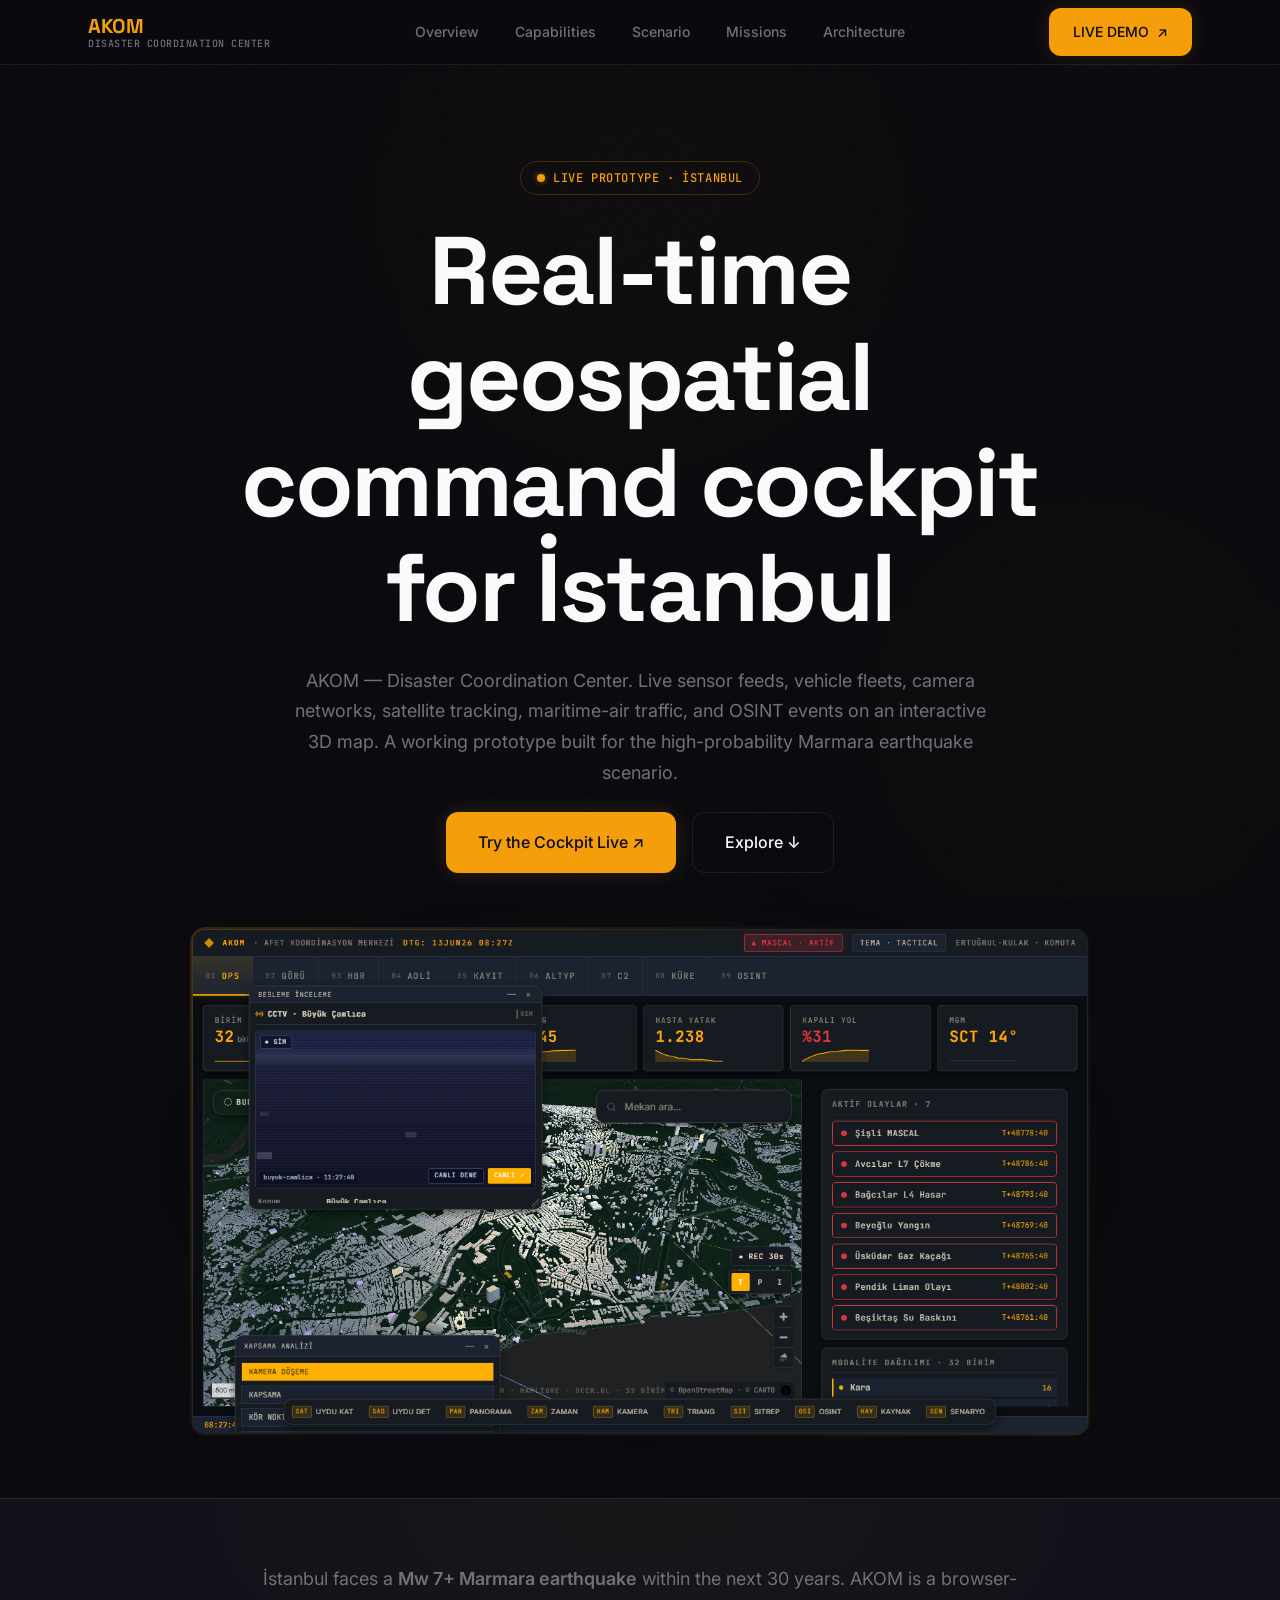
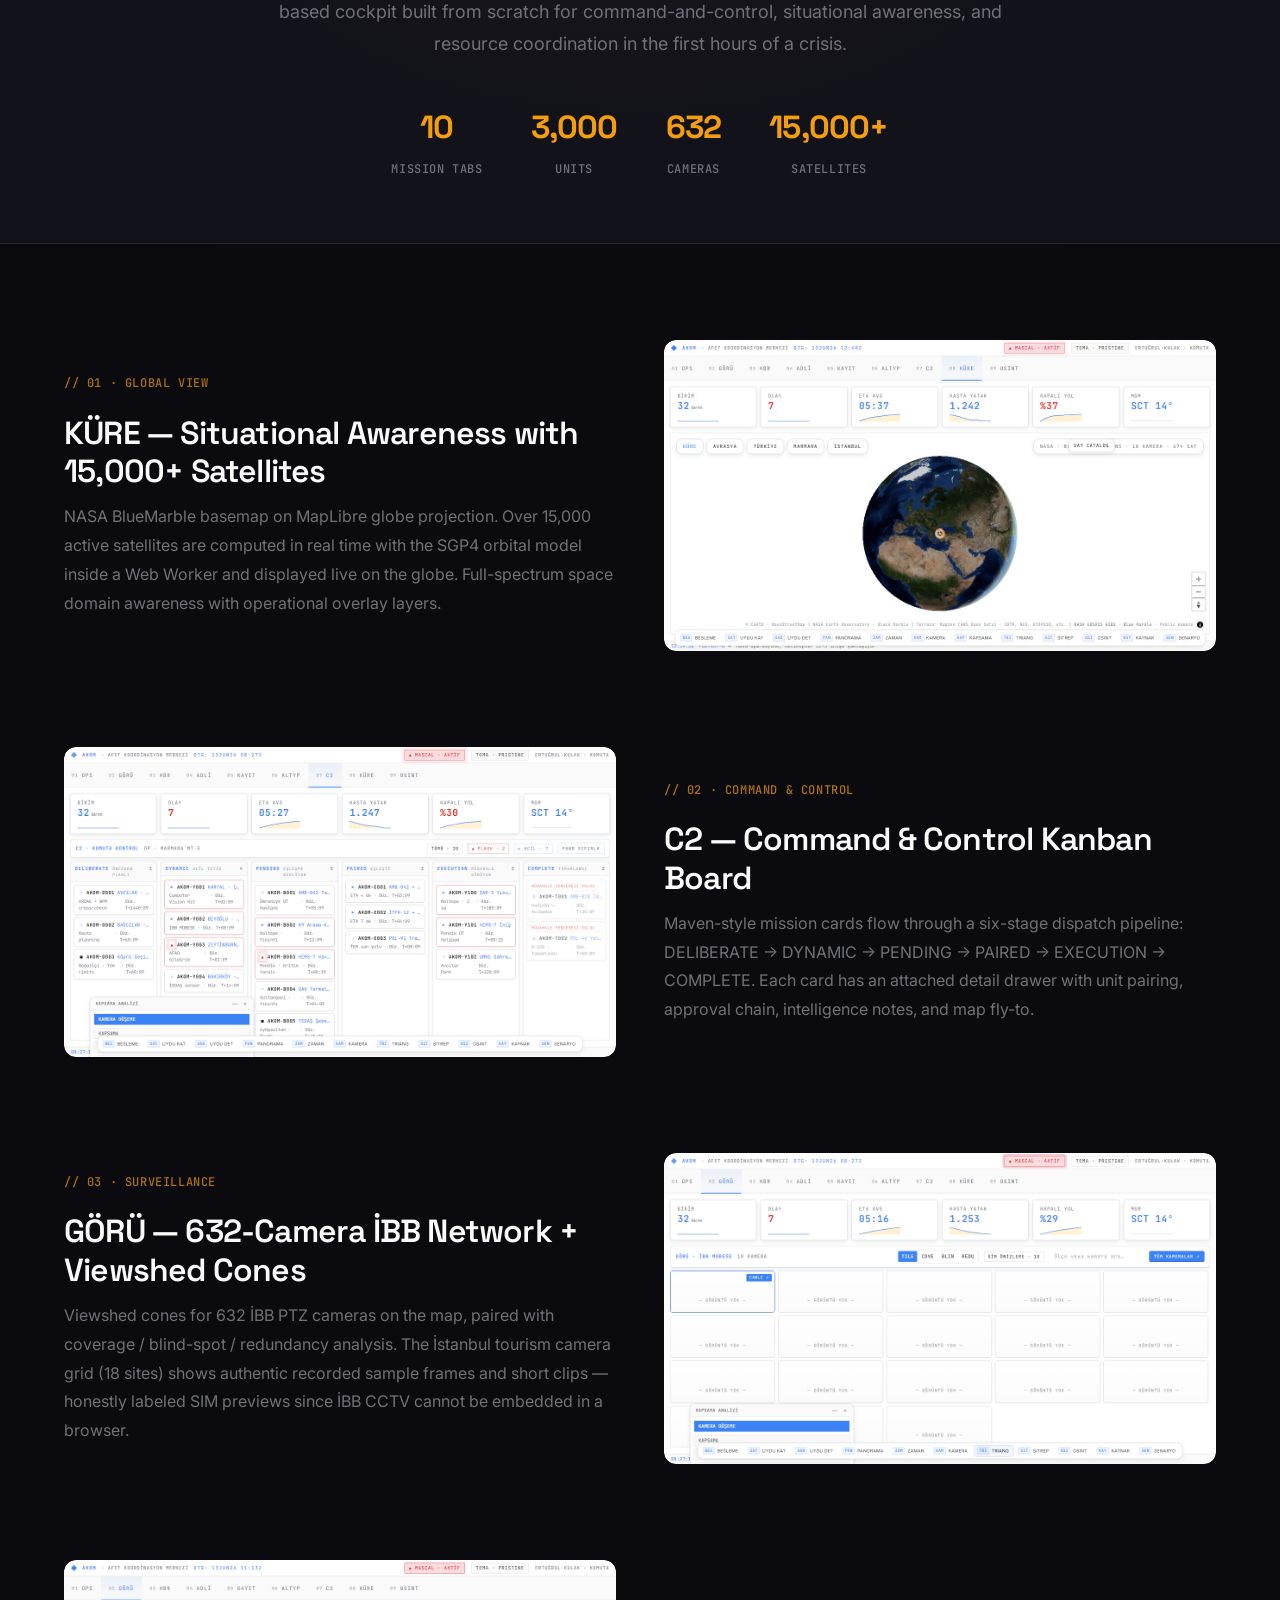
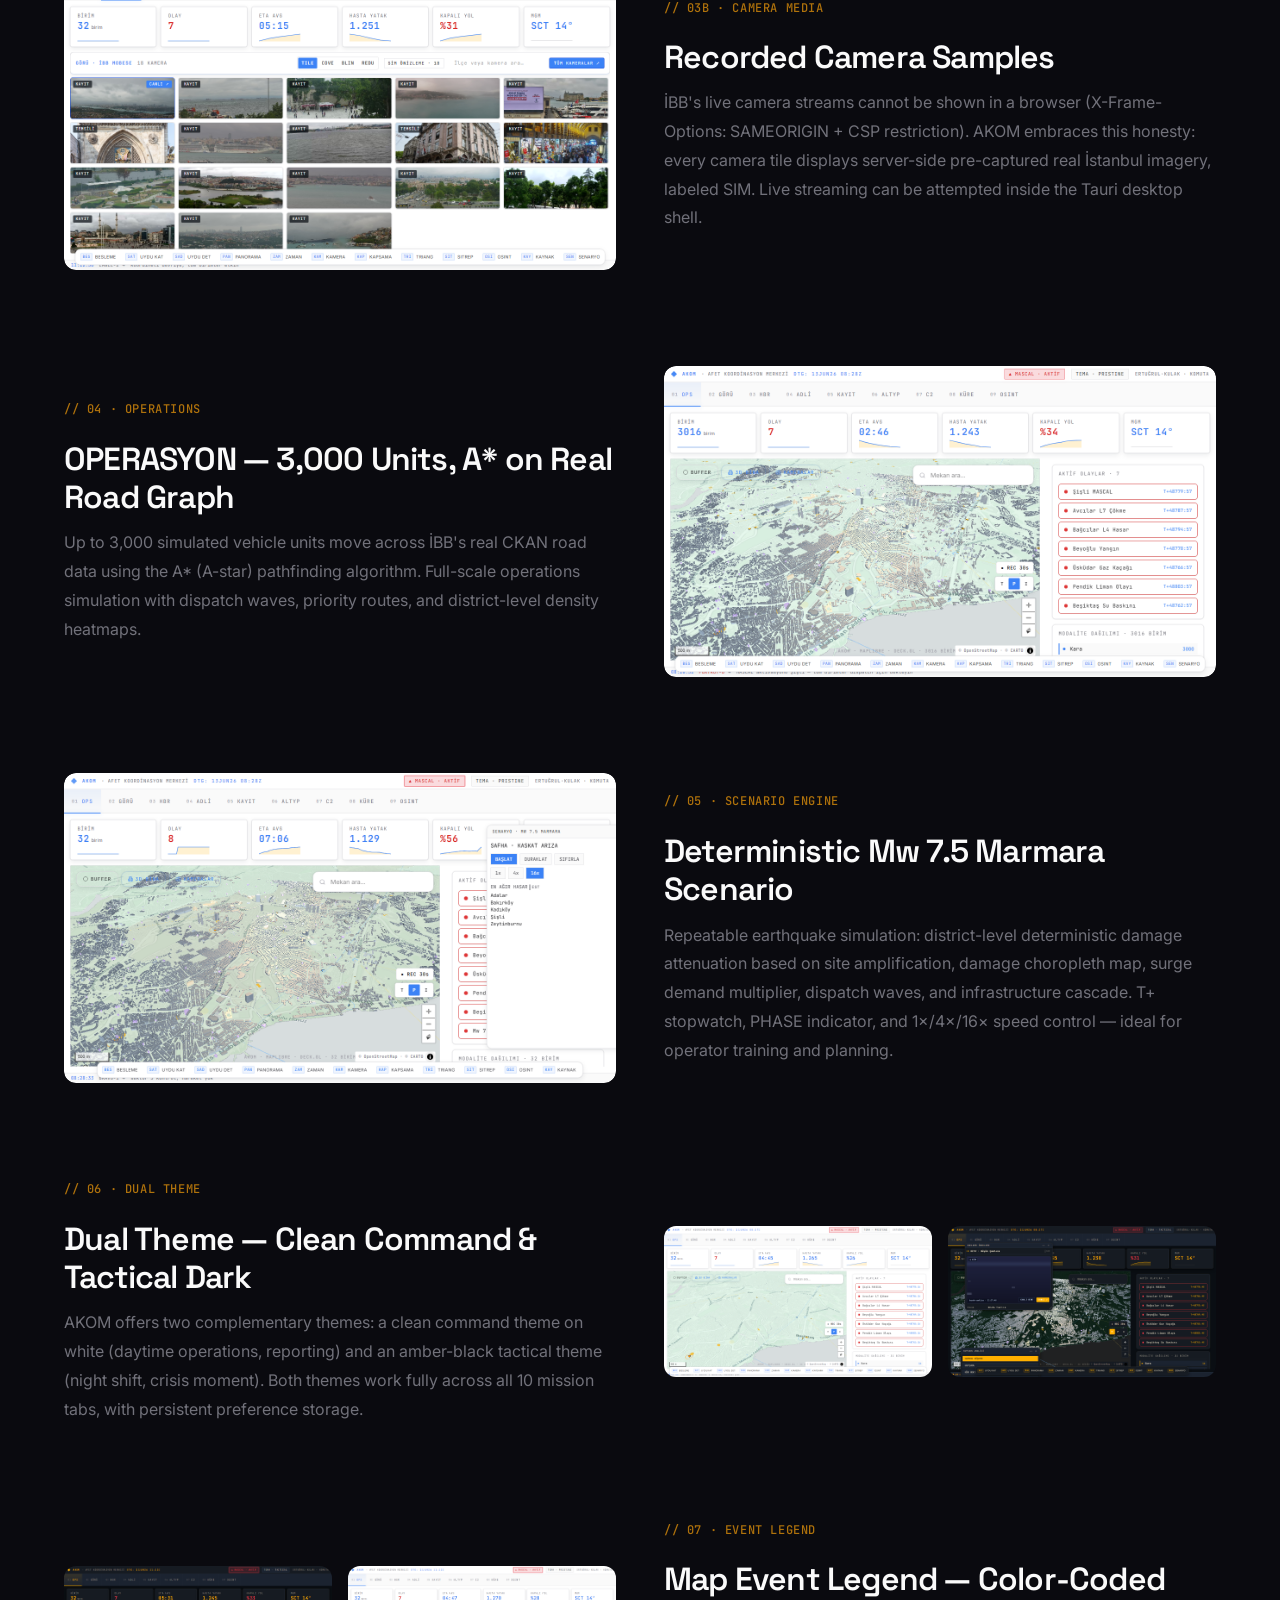
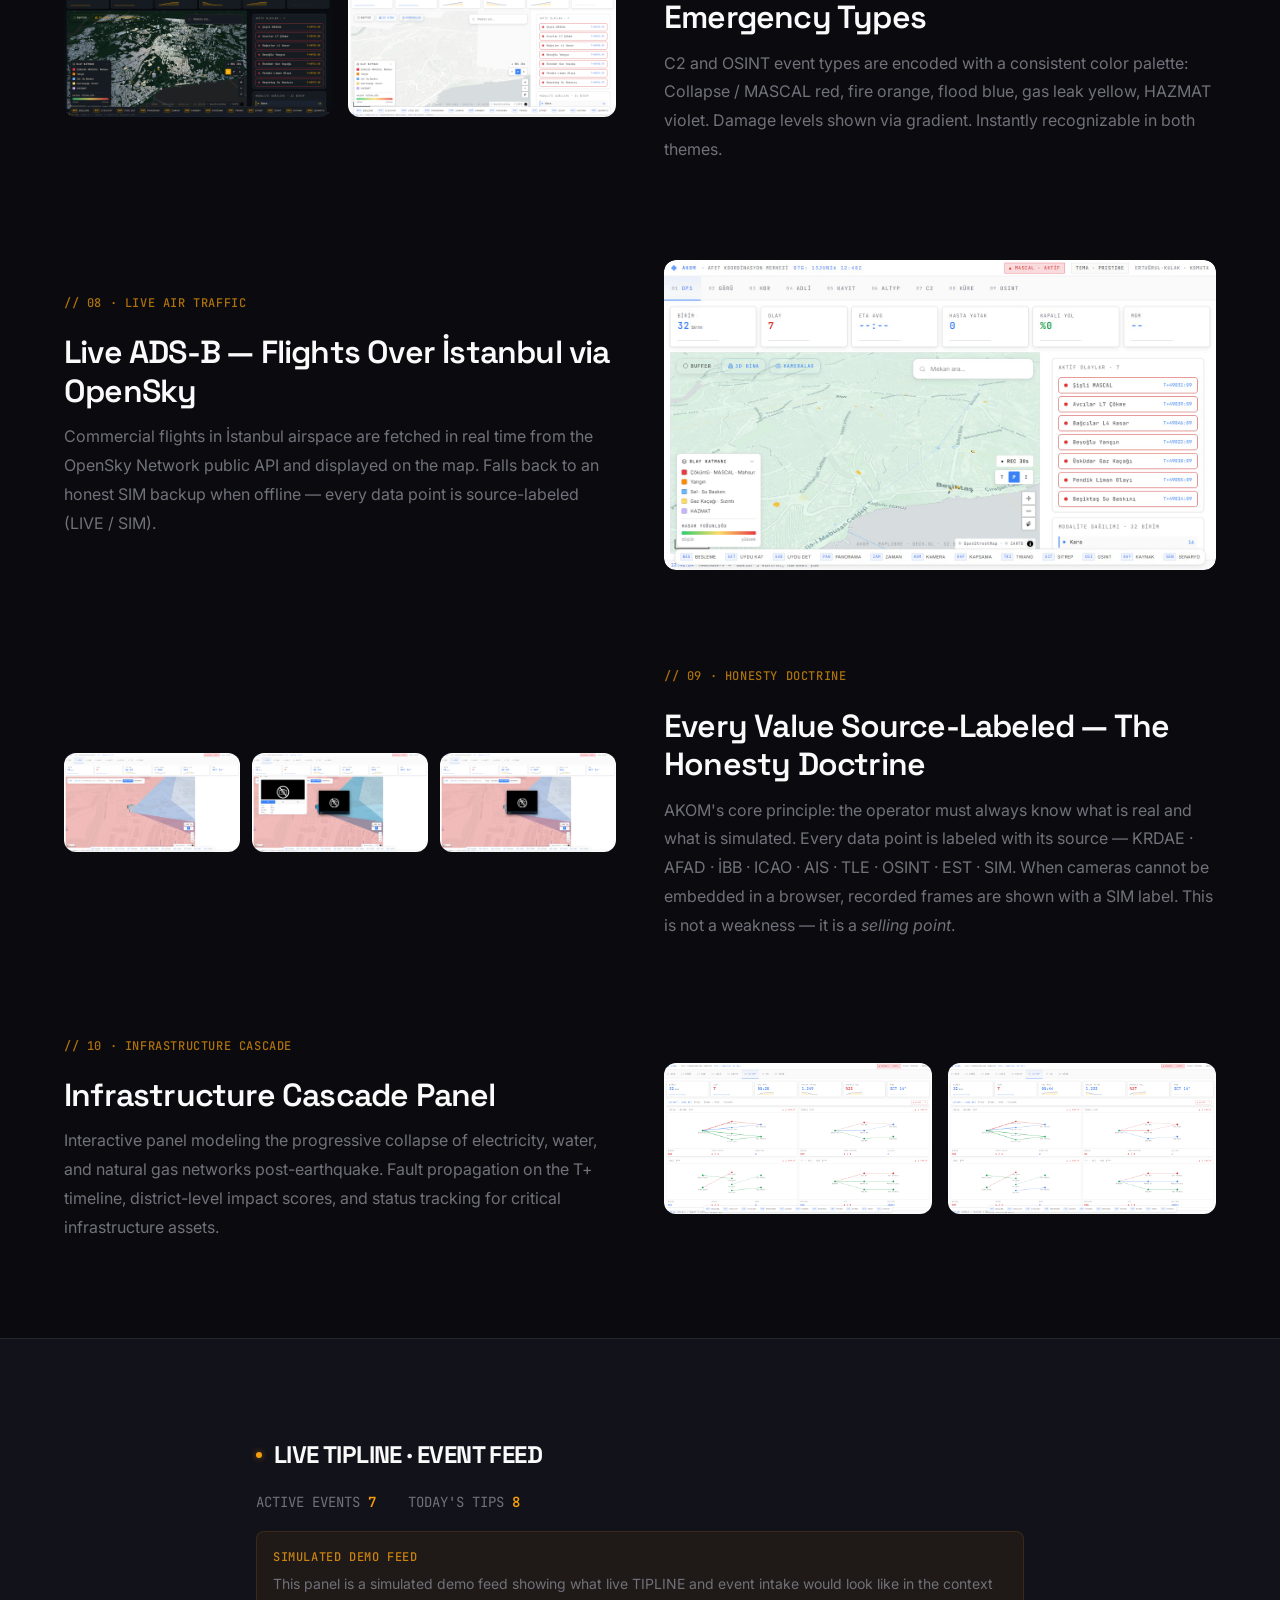
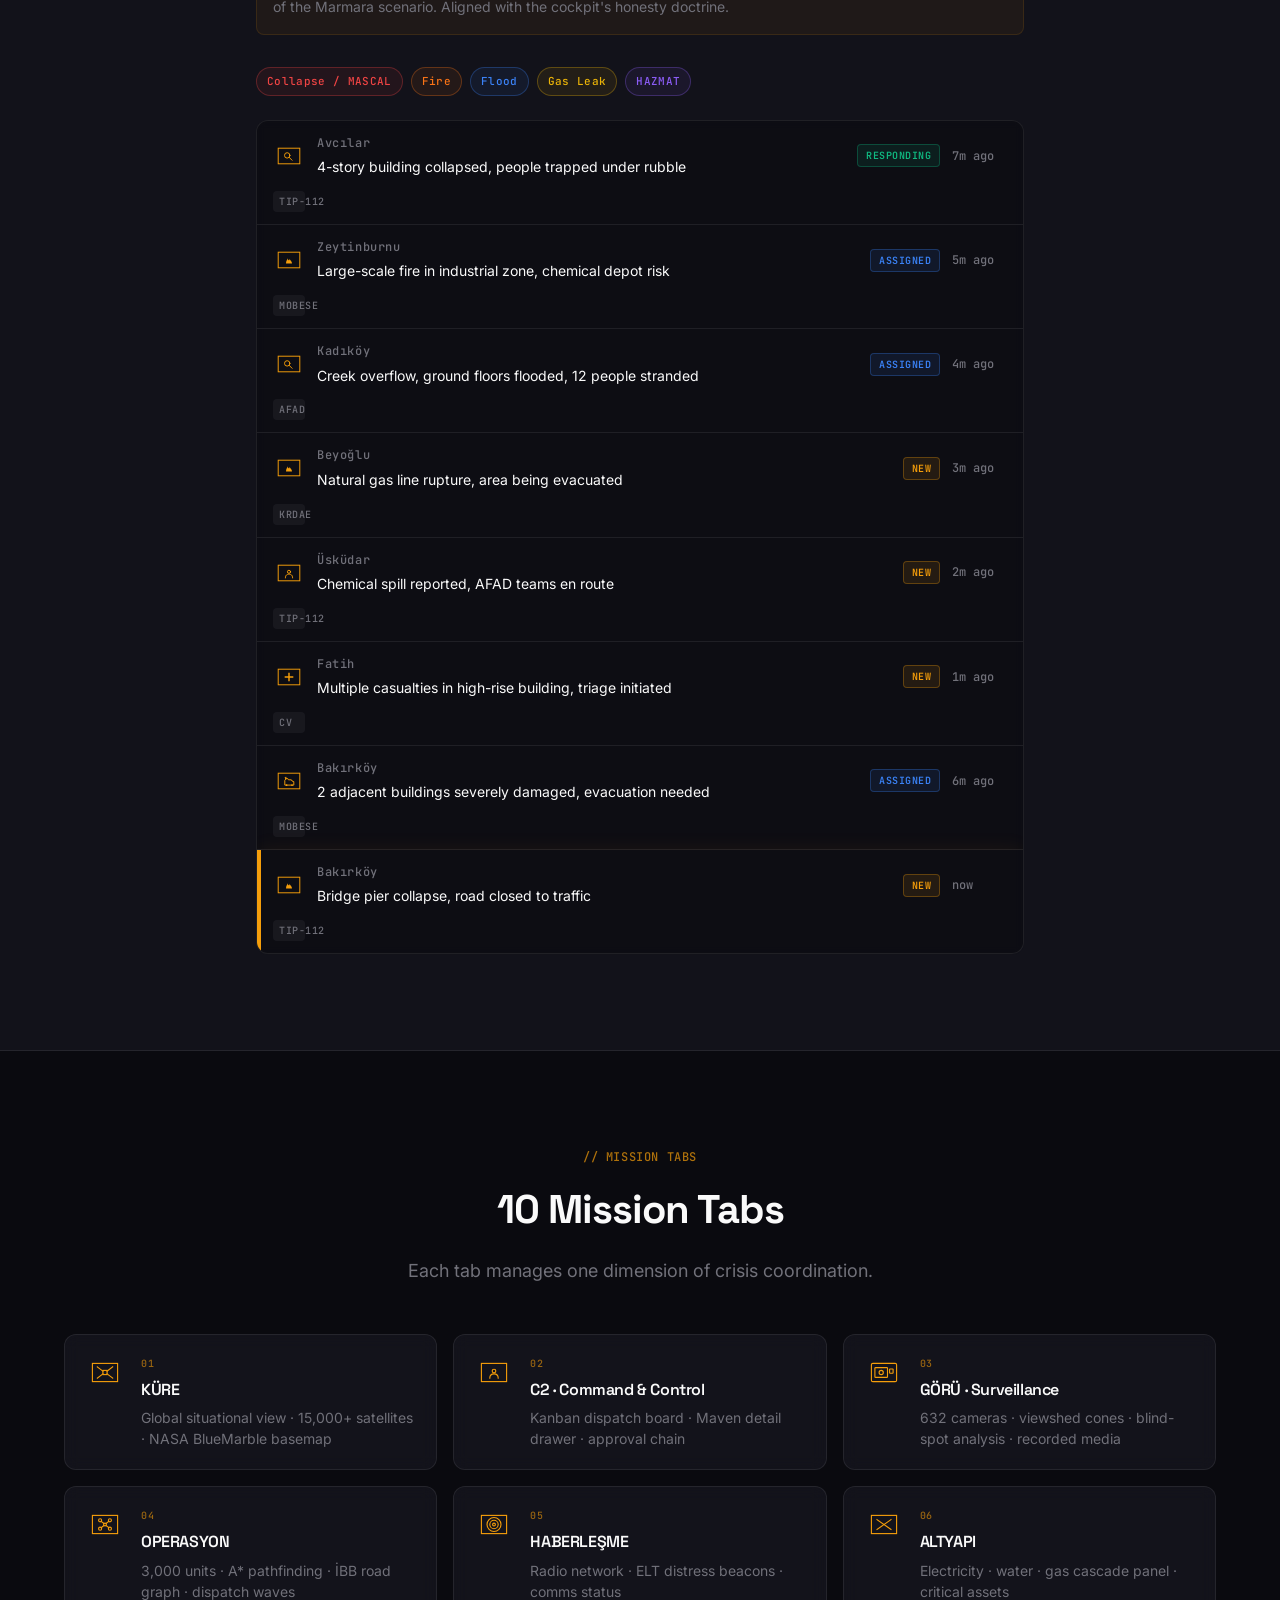
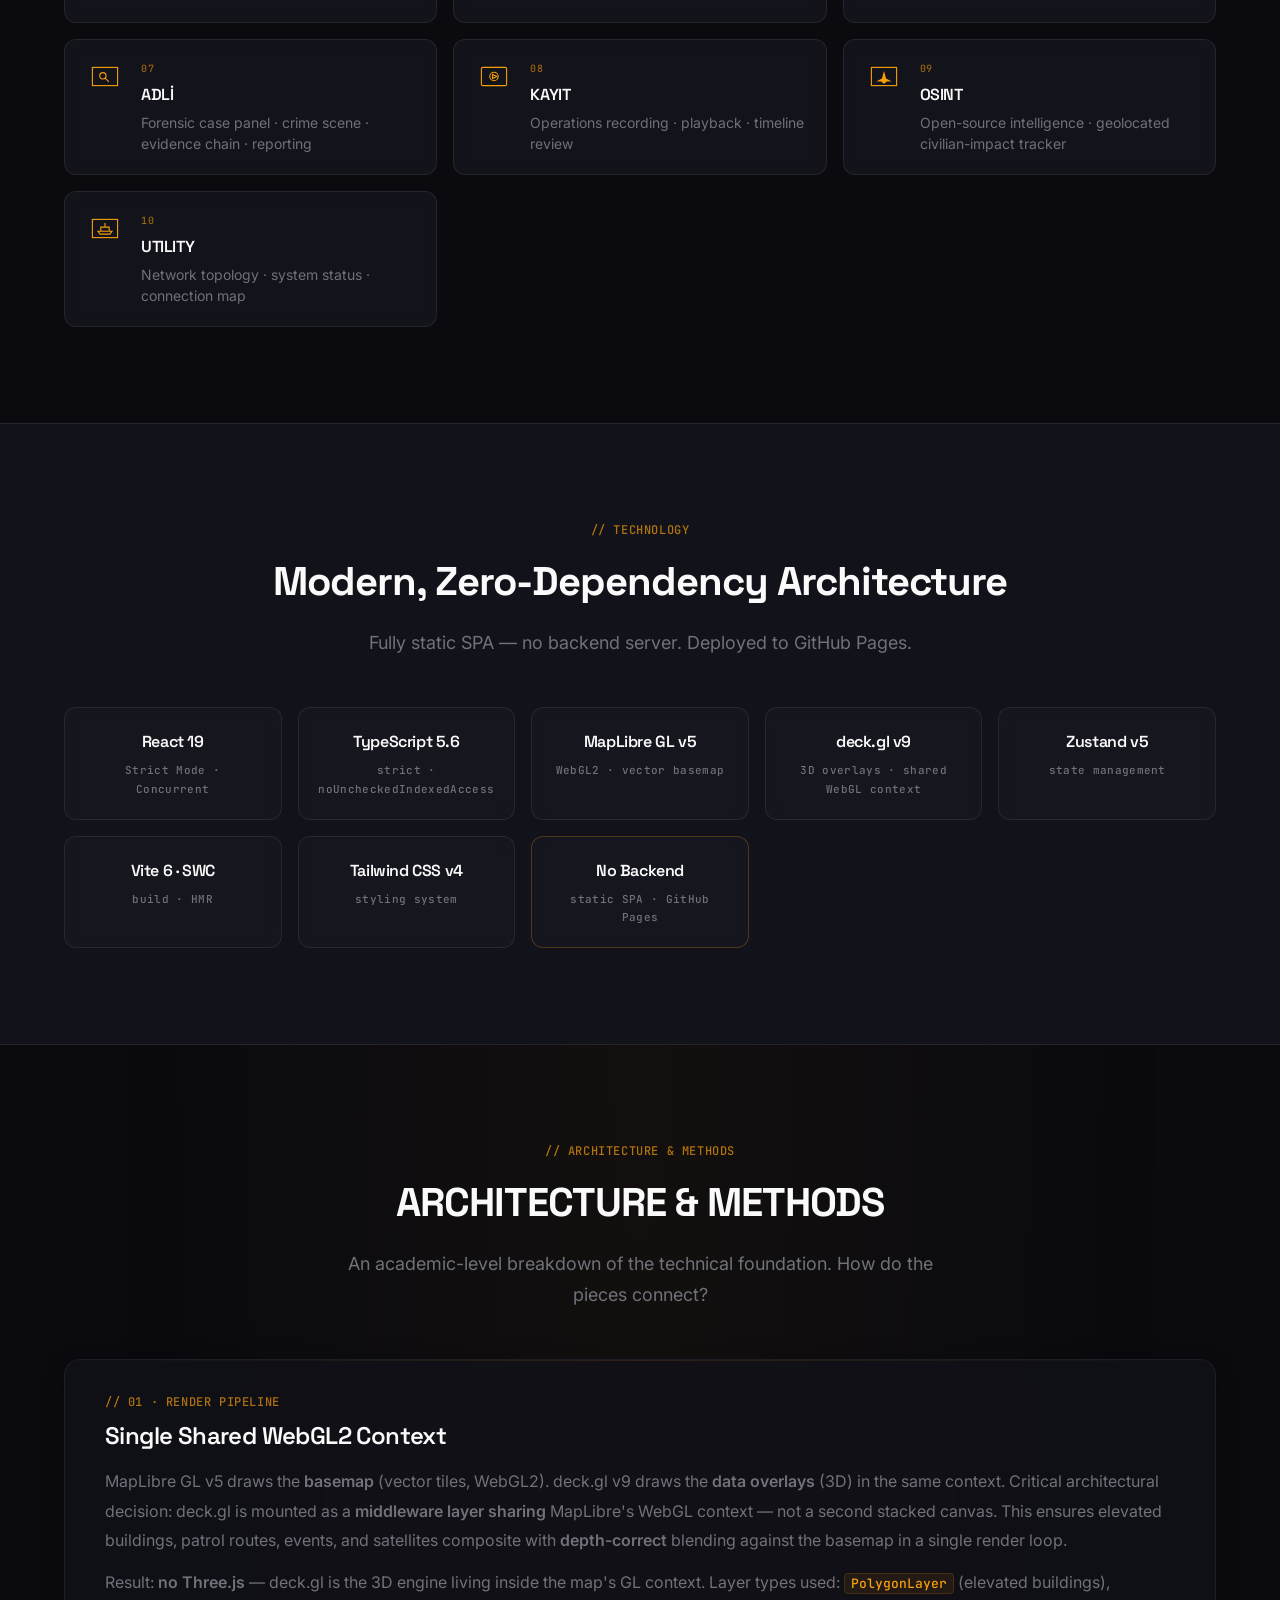
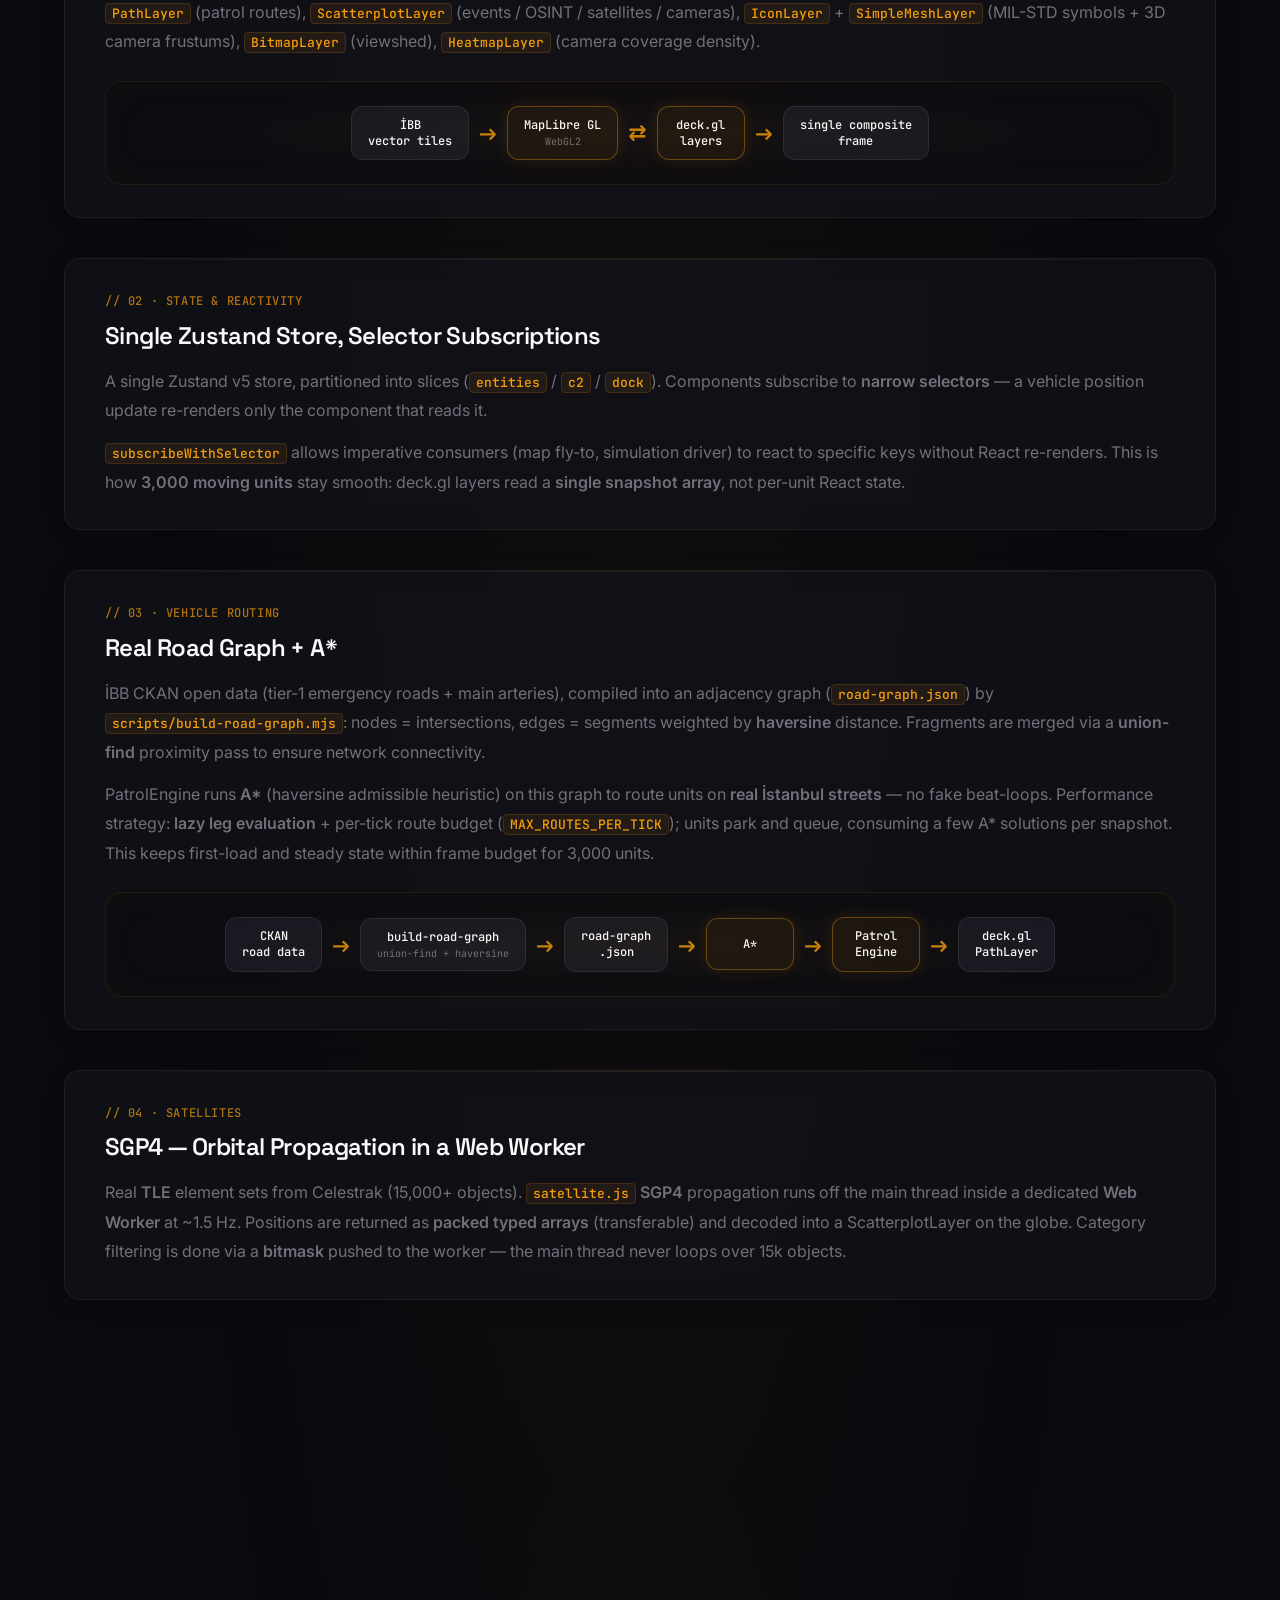
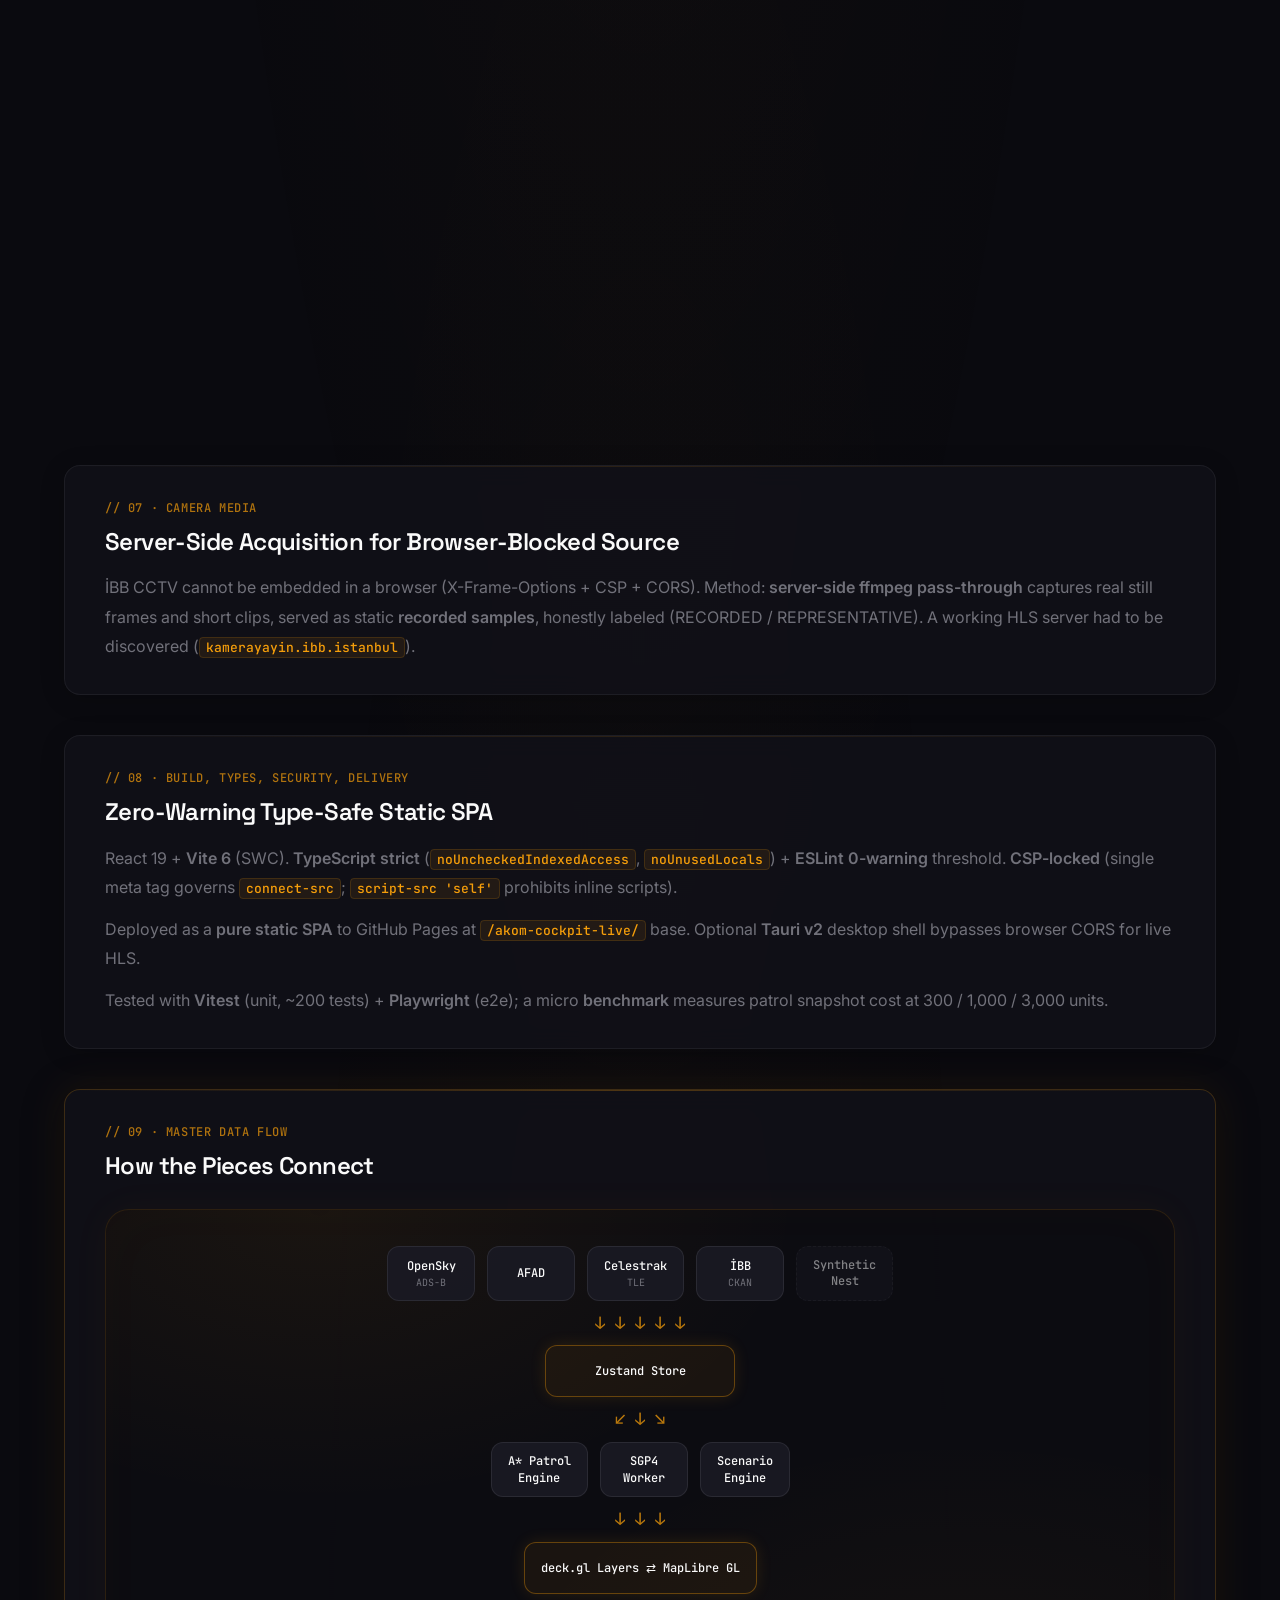
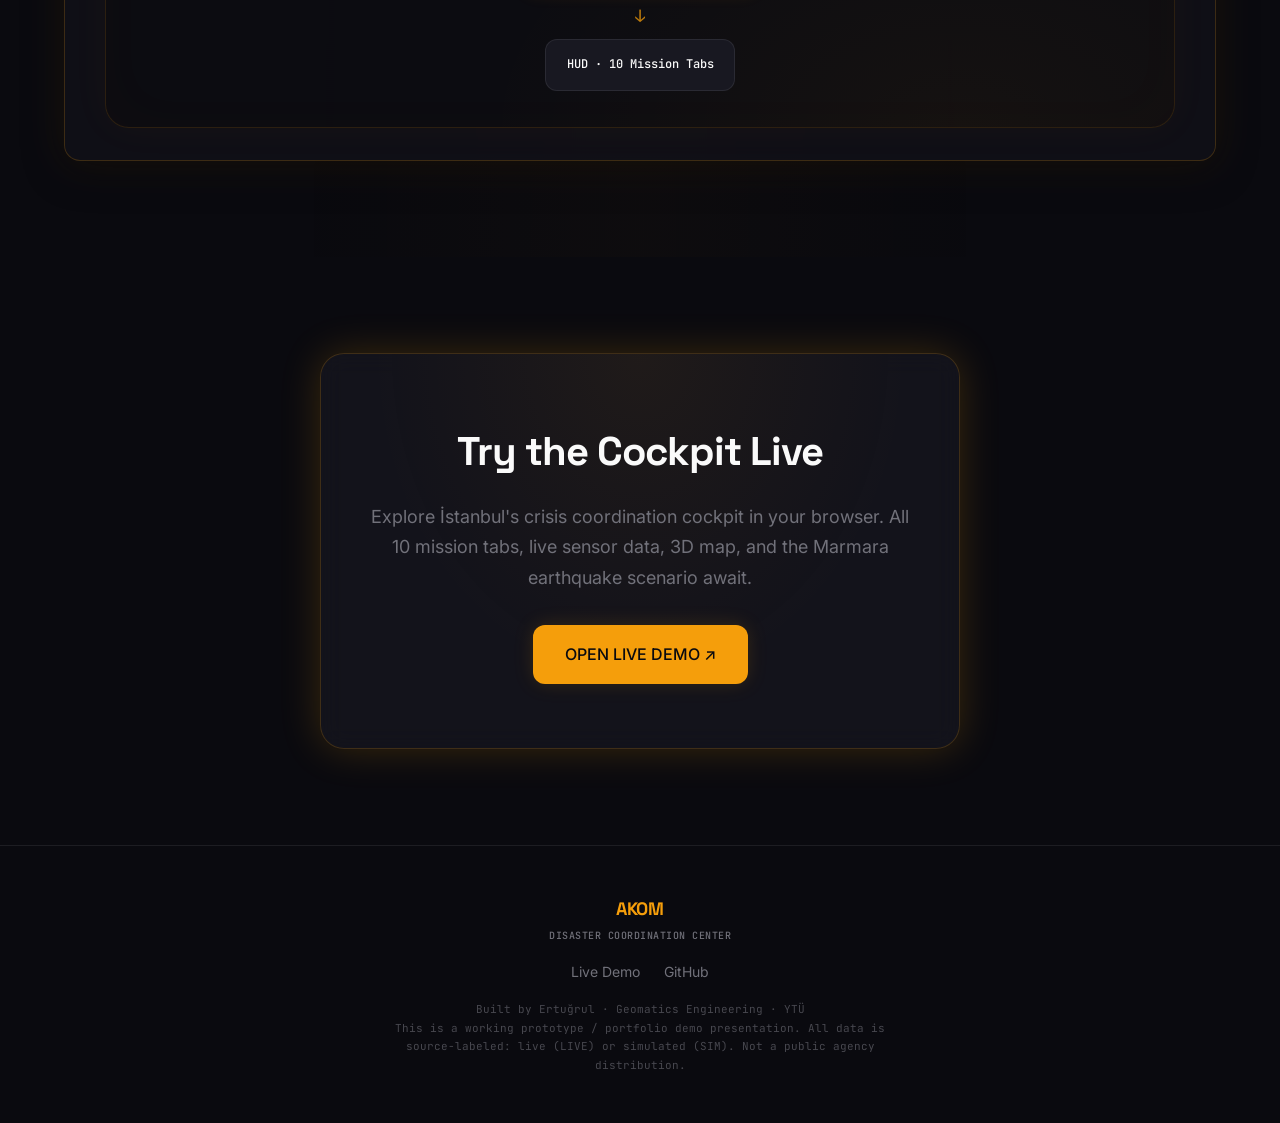
==== commit 31fa450e: "Deploy: 2026-06-13T12:47:08.995Z" ====
--- a/demo/index.html
+++ b/demo/index.html
@@ -1,10 +1,10 @@
 <!DOCTYPE html>
-<html lang="tr">
+<html lang="en">
 <head>
   <meta charset="UTF-8">
   <meta name="viewport" content="width=device-width, initial-scale=1.0">
-  <meta name="description" content="AKOM — Afet Koordinasyon Merkezi: İstanbul için gerçek zamanlı jeo-uzamsal komuta-kontrol kokpiti. Çalışan prototip demo.">
-  <title>AKOM · Afet Koordinasyon Merkezi — Komuta Kokpiti Demo</title>
+  <meta name="description" content="AKOM — Disaster Coordination Center: real-time geospatial command-and-control cockpit for İstanbul. Working prototype demo.">
+  <title>AKOM · Disaster Coordination Center — Command Cockpit Demo</title>
 
   <!-- Fonts: Space Grotesk (display/headlines) + Inter (body) + JetBrains Mono (mono labels) -->
   <link rel="preconnect" href="https://fonts.googleapis.com">
@@ -25,21 +25,21 @@
   <div class="noise" aria-hidden="true"></div>
 
   <!-- ═══════════ STICKY TOP NAV ═══════════ -->
-  <nav class="nav" id="nav" role="navigation" aria-label="Ana navigasyon">
+  <nav class="nav" id="nav" role="navigation" aria-label="Main navigation">
     <div class="nav__inner">
-      <a href="#" class="nav__brand" aria-label="AKOM ana sayfa">
+      <a href="#" class="nav__brand" aria-label="AKOM home page">
         <span class="nav__wordmark">AKOM</span>
-        <span class="nav__tagline">Afet Koordinasyon Merkezi</span>
+        <span class="nav__tagline">Disaster Coordination Center</span>
       </a>
       <ul class="nav__links" role="list">
-        <li><a href="#overview">Genel Bakış</a></li>
-        <li><a href="#capabilities">Yetenekler</a></li>
-        <li><a href="#scenario">Senaryo</a></li>
-        <li><a href="#tabs">Görevler</a></li>
-        <li><a href="#mimari">Mimari</a></li>
+        <li><a href="#overview">Overview</a></li>
+        <li><a href="#capabilities">Capabilities</a></li>
+        <li><a href="#scenario">Scenario</a></li>
+        <li><a href="#tabs">Missions</a></li>
+        <li><a href="#mimari">Architecture</a></li>
       </ul>
       <a href="https://ertugrul9134.github.io/akom-cockpit-live/" class="btn btn--primary nav__cta" target="_blank" rel="noopener">
-        CANLI DEMO <span class="nav__cta-arrow">↗</span>
+        LIVE DEMO <span class="nav__cta-arrow">↗</span>
       </a>
     </div>
   </nav>
@@ -49,26 +49,26 @@
     <div class="hero__inner">
       <div class="hero__badge">
         <span class="pulse-dot" aria-hidden="true"></span>
-        CANLI PROTOTİP · İSTANBUL
+        LIVE PROTOTYPE · İSTANBUL
       </div>
       <h1 class="hero__headline">
-        İstanbul için gerçek zamanlı<br>jeo-uzamsal komuta kokpiti
+        Real-time geospatial<br>command cockpit for İstanbul
       </h1>
       <p class="hero__subhead">
-        AKOM — Afet Koordinasyon Merkezi. Canlı sensör verileri, araç filoları, kamera ağları,
-        uydu takibi, deniz-hava trafiği ve OSINT olayları interaktif bir 3B haritada.
-        Yüksek olasılıklı Marmara depremi senaryosu için inşa edilmiş, çalışan bir prototip.
+        AKOM — Disaster Coordination Center. Live sensor feeds, vehicle fleets, camera networks,
+        satellite tracking, maritime-air traffic, and OSINT events on an interactive 3D map.
+        A working prototype built for the high-probability Marmara earthquake scenario.
       </p>
       <div class="hero__actions">
         <a href="https://ertugrul9134.github.io/akom-cockpit-live/" class="btn btn--primary btn--lg" target="_blank" rel="noopener">
-          Kokpiti Canlı Dene ↗
+          Try the Cockpit Live ↗
         </a>
         <a href="#overview" class="btn btn--secondary btn--lg">
-          Keşfet ↓
+          Explore ↓
         </a>
       </div>
       <div class="hero__frame">
-        <img src="assets/ops-tactical.png" alt="AKOM kokpiti — Operasyon sekmesi, taktik karanlık tema. İstanbul haritası üzerinde 3.000 birimlik araç konuşlandırması, amber vurgulu komuta paneli." width="1200" height="675" loading="eager">
+        <img src="assets/ops-tactical.png" alt="AKOM cockpit — Operations tab, tactical dark theme. 3,000-unit vehicle deployment on İstanbul map, amber-accented command panel." width="1200" height="675" loading="eager">
       </div>
     </div>
   </header>
@@ -78,49 +78,49 @@
     <section class="strip" id="overview" aria-labelledby="strip-heading">
       <div class="strip__inner">
         <p class="strip__text" id="strip-heading">
-          İstanbul, önümüzdeki 30 yıl içinde <strong>Mw 7+ Marmara depremi</strong> ile karşı karşıya.
-          AKOM, krizin ilk saatlerinde komuta-kontrol, durumsal farkındalık ve kaynak koordinasyonu için
-          sıfırdan inşa edilmiş, tarayıcı tabanlı bir kokpittir.
+          İstanbul faces a <strong>Mw 7+ Marmara earthquake</strong> within the next 30 years.
+          AKOM is a browser-based cockpit built from scratch for command-and-control, situational
+          awareness, and resource coordination in the first hours of a crisis.
         </p>
         <ul class="strip__stats" role="list">
           <li class="stat">
             <span class="stat__value">10</span>
-            <span class="stat__label">görev sekmesi</span>
+            <span class="stat__label">mission tabs</span>
           </li>
           <li class="stat">
-            <span class="stat__value">3.000</span>
-            <span class="stat__label">birim</span>
+            <span class="stat__value">3,000</span>
+            <span class="stat__label">units</span>
           </li>
           <li class="stat">
             <span class="stat__value">632</span>
-            <span class="stat__label">kamera</span>
+            <span class="stat__label">cameras</span>
           </li>
           <li class="stat">
-            <span class="stat__value">15.000+</span>
-            <span class="stat__label">uydu</span>
+            <span class="stat__value">15,000+</span>
+            <span class="stat__label">satellites</span>
           </li>
         </ul>
       </div>
     </section>
 
     <!-- ═══════════ CAPABILITY WALKTHROUGH ═══════════ -->
-    <section class="caps" id="capabilities" aria-label="Yetenekler">
+    <section class="caps" id="capabilities" aria-label="Capabilities">
       <div class="caps__inner">
 
         <!-- ── KÜRE / Satellites ── -->
         <article class="cap cap--img-right reveal" aria-labelledby="cap-kure">
           <div class="cap__body">
-            <span class="kicker">// 01 · KÜRESEL GÖRÜNÜM</span>
-            <h2 class="cap__title" id="cap-kure">KÜRE — 15.000+ Uydu ile Durumsal Farkındalık</h2>
-            <p class="cap__desc">
-              MapLibre küre projeksiyonunda NASA BlueMarble altlık haritası. 15.000'den fazla aktif uydu,
-              SGP4 yörünge modeliyle bir Web Worker içinde gerçek zamanlı olarak hesaplanır ve küre üzerinde
-              canlı olarak gösterilir. Operasyonel bindirme katmanları ile tam spektrumlu uzay farkındalığı.
+            <span class="kicker">// 01 · GLOBAL VIEW</span>
+            <h2 class="cap__title" id="cap-kure">KÜRE — Situational Awareness with 15,000+ Satellites</h2>
+            <p class="cap__desc">
+              NASA BlueMarble basemap on MapLibre globe projection. Over 15,000 active satellites
+              are computed in real time with the SGP4 orbital model inside a Web Worker and displayed
+              live on the globe. Full-spectrum space domain awareness with operational overlay layers.
             </p>
           </div>
           <div class="cap__media">
             <div class="glass-frame">
-              <img src="assets/snapshot2.jpg" alt="KÜRE sekmesi — MapLibre küre projeksiyonu. NASA BlueMarble altlık üzerinde 15.000+ uydu pozisyonu, SGP4 yörünge hesaplamalı canlı gösterim." width="600" height="338" loading="lazy">
+              <img src="assets/globe-view.jpg" alt="KÜRE tab — MapLibre globe projection. 15,000+ satellite positions on NASA BlueMarble basemap, SGP4 orbital propagation, live rendering." width="600" height="338" loading="lazy">
             </div>
           </div>
         </article>
@@ -129,16 +129,16 @@
         <article class="cap cap--img-left reveal" aria-labelledby="cap-c2">
           <div class="cap__media">
             <div class="glass-frame">
-              <img src="assets/c2-board.png" alt="C2 Komuta Kontrol sekmesi — Kanban panosu. DELIBERATE→DYNAMIC→PENDING→PAIRED→EXECUTION→COMPLETE hattı. Maven detay çekmecesi, birim eşleştirme, onay zinciri." width="600" height="338" loading="lazy">
-            </div>
-          </div>
-          <div class="cap__body">
-            <span class="kicker">// 02 · KOMUTA KONTROL</span>
-            <h2 class="cap__title" id="cap-c2">C2 — Komuta Kontrol Kanban Panosu</h2>
-            <p class="cap__desc">
-              Maven tipi görev kartları, altı aşamalı sevk hattından geçer: DELIBERATE → DYNAMIC →
-              PENDING → PAIRED → EXECUTION → COMPLETE. Her karta bağlı detay çekmecesi; birim eşleştirme,
-              onay zinciri, istihbarat notları ve haritaya uçuş (fly-to) içerir.
+              <img src="assets/c2-board.png" alt="C2 Command & Control tab — Kanban board. DELIBERATE→DYNAMIC→PENDING→PAIRED→EXECUTION→COMPLETE pipeline. Maven detail drawer, unit pairing, approval chain." width="600" height="338" loading="lazy">
+            </div>
+          </div>
+          <div class="cap__body">
+            <span class="kicker">// 02 · COMMAND & CONTROL</span>
+            <h2 class="cap__title" id="cap-c2">C2 — Command & Control Kanban Board</h2>
+            <p class="cap__desc">
+              Maven-style mission cards flow through a six-stage dispatch pipeline: DELIBERATE →
+              DYNAMIC → PENDING → PAIRED → EXECUTION → COMPLETE. Each card has an attached detail
+              drawer with unit pairing, approval chain, intelligence notes, and map fly-to.
             </p>
           </div>
         </article>
@@ -146,18 +146,18 @@
         <!-- ── GÖRÜ / Cameras ── -->
         <article class="cap cap--img-right reveal" aria-labelledby="cap-goru">
           <div class="cap__body">
-            <span class="kicker">// 03 · GÖRÜNTÜLEME</span>
-            <h2 class="cap__title" id="cap-goru">GÖRÜ — 632 Kameralı İBB Ağı + Görüş Konileri</h2>
-            <p class="cap__desc">
-              632 İBB PTZ kamerasının görüş alanı konileri, kapsama / kör nokta / yedeklilik analizi ile
-              birlikte harita üzerinde. İstanbul turizm kamera ızgarası (18 nokta) gerçek kaydedilmiş
-              örnek kareler ve kısa klipler gösterir — İBB CCTV tarayıcıda gömülemediği için dürüstçe
-              etiketlenmiş SIM önizlemeler.
+            <span class="kicker">// 03 · SURVEILLANCE</span>
+            <h2 class="cap__title" id="cap-goru">GÖRÜ — 632-Camera İBB Network + Viewshed Cones</h2>
+            <p class="cap__desc">
+              Viewshed cones for 632 İBB PTZ cameras on the map, paired with coverage / blind-spot /
+              redundancy analysis. The İstanbul tourism camera grid (18 sites) shows authentic
+              recorded sample frames and short clips — honestly labeled SIM previews since İBB
+              CCTV cannot be embedded in a browser.
             </p>
           </div>
           <div class="cap__media">
             <div class="glass-frame">
-              <img src="assets/goru-coverage.png" alt="GÖRÜ sekmesi — 632 İBB PTZ kamerasının görüş alanı konileri ile İstanbul haritası. Kamera kapsama ve kör nokta analizi." width="600" height="338" loading="lazy">
+              <img src="assets/goru-coverage.png" alt="GÖRÜ tab — İstanbul map with 632 İBB PTZ camera viewshed cones. Camera coverage and blind-spot analysis." width="600" height="338" loading="lazy">
             </div>
           </div>
         </article>
@@ -166,17 +166,17 @@
         <article class="cap cap--img-left reveal" aria-labelledby="cap-cameras">
           <div class="cap__media">
             <div class="glass-frame">
-              <img src="assets/camera-grid.png" alt="Kamera ızgarası — 18 İstanbul turizm kamerası, gerçek kaydedilmiş örnek karelerle. Kız Kulesi, Sultanahmet, Taksim Meydanı, Salacak ve diğer noktalar." width="600" height="338" loading="lazy">
-            </div>
-          </div>
-          <div class="cap__body">
-            <span class="kicker">// 03b · KAMERA MEDYA</span>
-            <h2 class="cap__title" id="cap-cameras">Kaydedilmiş Kamera Örnekleri</h2>
-            <p class="cap__desc">
-              İBB'nin canlı kamera akışları tarayıcıda gösterilemez (X-Frame-Options: SAMEORIGIN + CSP kısıtı).
-              AKOM bu dürüstlüğü benimser: her kamera kutucuğu, sunucu tarafında önceden alınmış
-              gerçek İstanbul görüntülerini gösterir ve SIM olarak etiketler. Tauri masaüstü kabuğunda
-              canlı akış denenebilir.
+              <img src="assets/camera-grid.png" alt="Camera grid — 18 İstanbul tourism cameras with authentic recorded sample frames. Kız Kulesi, Sultanahmet, Taksim Meydanı, Salacak, and other sites." width="600" height="338" loading="lazy">
+            </div>
+          </div>
+          <div class="cap__body">
+            <span class="kicker">// 03b · CAMERA MEDIA</span>
+            <h2 class="cap__title" id="cap-cameras">Recorded Camera Samples</h2>
+            <p class="cap__desc">
+              İBB's live camera streams cannot be shown in a browser (X-Frame-Options: SAMEORIGIN
+              + CSP restriction). AKOM embraces this honesty: every camera tile displays
+              server-side pre-captured real İstanbul imagery, labeled SIM. Live streaming can
+              be attempted inside the Tauri desktop shell.
             </p>
           </div>
         </article>
@@ -184,17 +184,17 @@
         <!-- ── OPERASYON / 3000-unit patrols ── -->
         <article class="cap cap--img-right reveal" aria-labelledby="cap-ops">
           <div class="cap__body">
-            <span class="kicker">// 04 · OPERASYON</span>
-            <h2 class="cap__title" id="cap-ops">OPERASYON — 3.000 Birim, A* ile Gerçek Yol Grafında</h2>
-            <p class="cap__desc">
-              3.000 adede kadar simüle edilmiş araç birimi, İBB'nin gerçek CKAN yol verisi üzerinde
-              A* (A-yıldız) patika bulma algoritmasıyla hareket eder. Dağıtım dalgaları, öncelikli
-              güzergahlar ve bölge bazlı yoğunluk ısı haritası ile tam ölçekli operasyon simülasyonu.
+            <span class="kicker">// 04 · OPERATIONS</span>
+            <h2 class="cap__title" id="cap-ops">OPERASYON — 3,000 Units, A* on Real Road Graph</h2>
+            <p class="cap__desc">
+              Up to 3,000 simulated vehicle units move across İBB's real CKAN road data using
+              the A* (A-star) pathfinding algorithm. Full-scale operations simulation with
+              dispatch waves, priority routes, and district-level density heatmaps.
             </p>
           </div>
           <div class="cap__media">
             <div class="glass-frame">
-              <img src="assets/scale-3000.png" alt="OPERASYON sekmesi — 3.000 simüle birim İstanbul haritasında A* patika bulma ile konuşlandırılmış. Ölçek testi." width="600" height="338" loading="lazy">
+              <img src="assets/scale-3000.png" alt="OPERASYON tab — 3,000 simulated units deployed on İstanbul map via A* pathfinding. Scale test." width="600" height="338" loading="lazy">
             </div>
           </div>
         </article>
@@ -203,17 +203,17 @@
         <article class="cap cap--img-left reveal" aria-labelledby="cap-scenario">
           <div class="cap__media">
             <div class="glass-frame">
-              <img src="assets/scenario-choropleth.png" alt="Marmara deprem senaryosu — ilçe bazlı hasar choropleth haritası. Deterministik Mw 7.5 senaryosu, zemin büyütmesi, T+ faz göstergesi." width="600" height="338" loading="lazy">
-            </div>
-          </div>
-          <div class="cap__body">
-            <span class="kicker">// 05 · SENARYO MOTORU</span>
-            <h2 class="cap__title" id="cap-scenario">Deterministik Mw 7.5 Marmara Senaryosu</h2>
-            <p class="cap__desc">
-              Tekrarlanabilir deprem simülasyonu: ilçe bazlı zemin büyütmesine bağlı deterministik hasar
-              zayıflaması, hasar choropleth haritası, ani talep çarpanı, sevk dalgaları ve altyapı
-              kademeli çöküşü. T+ kronometresi, SAFHA göstergesi ve 1×/4×/16× hız kontrolü ile
-              operatör eğitimi ve planlama için ideal.
+              <img src="assets/scenario-choropleth.png" alt="Marmara earthquake scenario — district-level damage choropleth map. Deterministic Mw 7.5 scenario, site amplification, T+ phase indicator." width="600" height="338" loading="lazy">
+            </div>
+          </div>
+          <div class="cap__body">
+            <span class="kicker">// 05 · SCENARIO ENGINE</span>
+            <h2 class="cap__title" id="cap-scenario">Deterministic Mw 7.5 Marmara Scenario</h2>
+            <p class="cap__desc">
+              Repeatable earthquake simulation: district-level deterministic damage attenuation
+              based on site amplification, damage choropleth map, surge demand multiplier, dispatch
+              waves, and infrastructure cascade. T+ stopwatch, PHASE indicator, and 1×/4×/16× speed
+              control — ideal for operator training and planning.
             </p>
           </div>
         </article>
@@ -221,20 +221,20 @@
         <!-- ── Dual Theme ── -->
         <article class="cap cap--img-right reveal" aria-labelledby="cap-theme">
           <div class="cap__body">
-            <span class="kicker">// 06 · ÇİFT TEMA</span>
-            <h2 class="cap__title" id="cap-theme">İkili Tema — Net Komuta &amp; Taktik Karanlık</h2>
-            <p class="cap__desc">
-              AKOM iki tamamlayıcı tema sunar: beyaz üzerine temiz komuta teması (gündüz operasyonları,
-              raporlama) ve amber-siyah taktik tema (gece vardiyası, kriz anı). Her iki tema da
-              tüm 10 görev sekmesinde eksiksiz çalışır ve tercih kalıcı olarak saklanır.
+            <span class="kicker">// 06 · DUAL THEME</span>
+            <h2 class="cap__title" id="cap-theme">Dual Theme — Clean Command &amp; Tactical Dark</h2>
+            <p class="cap__desc">
+              AKOM offers two complementary themes: a clean command theme on white (daytime operations,
+              reporting) and an amber-black tactical theme (night shift, crisis moment). Both themes
+              work fully across all 10 mission tabs, with persistent preference storage.
             </p>
           </div>
           <div class="cap__media cap__media--dual">
             <div class="glass-frame">
-              <img src="assets/ops-pristine.png" alt="AKOM operasyon sekmesi — temiz komuta teması (açık). Beyaz zemin üzerinde operasyon paneli." width="280" height="197" loading="lazy">
-            </div>
-            <div class="glass-frame">
-              <img src="assets/ops-tactical.png" alt="AKOM operasyon sekmesi — taktik karanlık tema. Amber vurgulu koyu arayüz." width="280" height="197" loading="lazy">
+              <img src="assets/ops-pristine.png" alt="AKOM operations tab — clean command theme (light). Operations panel on white background." width="280" height="197" loading="lazy">
+            </div>
+            <div class="glass-frame">
+              <img src="assets/ops-tactical.png" alt="AKOM operations tab — tactical dark theme. Dark interface with amber accents." width="280" height="197" loading="lazy">
             </div>
           </div>
         </article>
@@ -243,19 +243,19 @@
         <article class="cap cap--img-left reveal" aria-labelledby="cap-legend">
           <div class="cap__media cap__media--dual">
             <div class="glass-frame">
-              <img src="assets/legend-tactical.png" alt="Harita olay lejantı — taktik karanlık tema. C2/OSINT olay tipleri renk kodlu: çöküntü/MASCAL kırmızı, yangın turuncu, sel mavi, gaz sarısı, HAZMAT mor." width="280" height="197" loading="lazy">
-            </div>
-            <div class="glass-frame">
-              <img src="assets/legend-ops.png" alt="Harita olay lejantı — açık komuta teması. Aynı renk kodlaması beyaz zeminde." width="280" height="197" loading="lazy">
-            </div>
-          </div>
-          <div class="cap__body">
-            <span class="kicker">// 07 · OLAY LEJANTI</span>
-            <h2 class="cap__title" id="cap-legend">Harita Olay Lejantı — Renk Kodlu Acil Durum Tipleri</h2>
-            <p class="cap__desc">
-              C2 ve OSINT olay tipleri tutarlı bir renk paletiyle kodlanır: Çöküntü / MASCAL kırmızı,
-              yangın turuncu, sel mavi, gaz kaçağı sarı, HAZMAT mor. Hasar seviyeleri gradyan ile
-              gösterilir. Her iki temada da okunaklı ve anında tanınabilir.
+              <img src="assets/legend-tactical.png" alt="Map event legend — tactical dark theme. C2/OSINT event types color-coded: collapse/MASCAL red, fire orange, flood blue, gas yellow, HAZMAT violet." width="280" height="197" loading="lazy">
+            </div>
+            <div class="glass-frame">
+              <img src="assets/legend-ops.png" alt="Map event legend — light command theme. Same color coding on white background." width="280" height="197" loading="lazy">
+            </div>
+          </div>
+          <div class="cap__body">
+            <span class="kicker">// 07 · EVENT LEGEND</span>
+            <h2 class="cap__title" id="cap-legend">Map Event Legend — Color-Coded Emergency Types</h2>
+            <p class="cap__desc">
+              C2 and OSINT event types are encoded with a consistent color palette: Collapse /
+              MASCAL red, fire orange, flood blue, gas leak yellow, HAZMAT violet. Damage
+              levels shown via gradient. Instantly recognizable in both themes.
             </p>
           </div>
         </article>
@@ -263,17 +263,17 @@
         <!-- ── Live ADS-B ── -->
         <article class="cap cap--img-right reveal" aria-labelledby="cap-adsb">
           <div class="cap__body">
-            <span class="kicker">// 08 · CANLI HAVA TRAFİĞİ</span>
-            <h2 class="cap__title" id="cap-adsb">Canlı ADS-B — OpenSky ile İstanbul Üzeri Uçuşlar</h2>
-            <p class="cap__desc">
-              OpenSky Network halka açık API'si üzerinden İstanbul hava sahasındaki ticari uçuşlar
-              gerçek zamanlı olarak alınır ve haritada gösterilir. Çevrimdışı durumda dürüst bir SIM
-              yedeğine geçer — her veri noktası kaynak etiketlidir (LIVE / SIM).
+            <span class="kicker">// 08 · LIVE AIR TRAFFIC</span>
+            <h2 class="cap__title" id="cap-adsb">Live ADS-B — Flights Over İstanbul via OpenSky</h2>
+            <p class="cap__desc">
+              Commercial flights in İstanbul airspace are fetched in real time from the OpenSky
+              Network public API and displayed on the map. Falls back to an honest SIM backup when
+              offline — every data point is source-labeled (LIVE / SIM).
             </p>
           </div>
           <div class="cap__media">
             <div class="glass-frame">
-              <img src="assets/snapshot1.jpg" alt="AKOM kokpiti genel görünüm — İstanbul üzerinde canlı ADS-B uçuş trafiği, araç filoları ve sensör katmanları." width="600" height="338" loading="lazy">
+              <img src="assets/air-traffic.jpg" alt="AKOM cockpit — live ADS-B flight traffic over İstanbul with vehicle fleets and sensor layers." width="600" height="338" loading="lazy">
             </div>
           </div>
         </article>
@@ -282,23 +282,23 @@
         <article class="cap cap--img-left reveal" aria-labelledby="cap-honesty">
           <div class="cap__media cap__media--triple">
             <div class="glass-frame">
-              <img src="assets/cam-3d.png" alt="Kamera 3B görünümü — İstanbul üzerinde kamera konumları ve görüş konileri." width="180" height="135" loading="lazy">
-            </div>
-            <div class="glass-frame">
-              <img src="assets/cam-detail.png" alt="Kamera detay paneli — seçili kameranın kaydedilmiş görüntüsü ve meta verileri." width="180" height="135" loading="lazy">
-            </div>
-            <div class="glass-frame">
-              <img src="assets/cam-hover.png" alt="Kamera üzerine gelme durumu — görüş konisi vurgulanmış, etiketli." width="180" height="135" loading="lazy">
-            </div>
-          </div>
-          <div class="cap__body">
-            <span class="kicker">// 09 · DÜRÜSTLÜK DOKTRİNİ</span>
-            <h2 class="cap__title" id="cap-honesty">Her Değer Kaynak Etiketli — Dürüstlük Doktrini</h2>
-            <p class="cap__desc">
-              AKOM'un temel ilkesi: operatör her zaman neyin gerçek, neyin simüle olduğunu bilmelidir.
-              Her veri noktası kaynağıyla etiketlenir — KRDAE · AFAD · İBB · ICAO · AIS · TLE · OSINT ·
-              EST · SIM. Kameralar tarayıcıda gömülemediğinde SIM etiketiyle kaydedilmiş kareler gösterilir.
-              Bu bir zayıflık değil, bir <em>satış noktasıdır</em>.
+              <img src="assets/cam-3d.png" alt="Camera 3D view — camera positions and viewshed cones over İstanbul." width="180" height="135" loading="lazy">
+            </div>
+            <div class="glass-frame">
+              <img src="assets/cam-detail.png" alt="Camera detail panel — recorded image and metadata for selected camera." width="180" height="135" loading="lazy">
+            </div>
+            <div class="glass-frame">
+              <img src="assets/cam-hover.png" alt="Camera hover state — viewshed cone highlighted, labeled." width="180" height="135" loading="lazy">
+            </div>
+          </div>
+          <div class="cap__body">
+            <span class="kicker">// 09 · HONESTY DOCTRINE</span>
+            <h2 class="cap__title" id="cap-honesty">Every Value Source-Labeled — The Honesty Doctrine</h2>
+            <p class="cap__desc">
+              AKOM's core principle: the operator must always know what is real and what is simulated.
+              Every data point is labeled with its source — KRDAE · AFAD · İBB · ICAO · AIS · TLE ·
+              OSINT · EST · SIM. When cameras cannot be embedded in a browser, recorded frames are
+              shown with a SIM label. This is not a weakness — it is a <em>selling point</em>.
             </p>
           </div>
         </article>
@@ -306,20 +306,20 @@
         <!-- ── Infrastructure Cascade ── -->
         <article class="cap cap--img-right reveal" aria-labelledby="cap-altyapi">
           <div class="cap__body">
-            <span class="kicker">// 10 · ALTYAPI KASKADI</span>
-            <h2 class="cap__title" id="cap-altyapi">Altyapı Kademeli Çöküş Paneli</h2>
-            <p class="cap__desc">
-              Deprem sonrası elektrik, su ve doğalgaz şebekelerinin kademeli çöküşünü modelleyen
-              etkileşimli panel. T+ zaman çizelgesinde arıza yayılımı, ilçe bazlı etki skorları
-              ve kritik altyapı varlıklarının durum takibi.
+            <span class="kicker">// 10 · INFRASTRUCTURE CASCADE</span>
+            <h2 class="cap__title" id="cap-altyapi">Infrastructure Cascade Panel</h2>
+            <p class="cap__desc">
+              Interactive panel modeling the progressive collapse of electricity, water, and natural
+              gas networks post-earthquake. Fault propagation on the T+ timeline, district-level impact
+              scores, and status tracking for critical infrastructure assets.
             </p>
           </div>
           <div class="cap__media cap__media--dual">
             <div class="glass-frame">
-              <img src="assets/panel-altyapi-t0.png" alt="Altyapı paneli T+0 — deprem öncesi durum. Tüm şebekeler çalışır durumda." width="280" height="197" loading="lazy">
-            </div>
-            <div class="glass-frame">
-              <img src="assets/panel-altyapi-t1.png" alt="Altyapı paneli T+1 — deprem sonrası kademeli çöküş. Elektrik, su ve gaz şebekelerinde yayılan arızalar." width="280" height="197" loading="lazy">
+              <img src="assets/panel-altyapi-t0.png" alt="Infrastructure panel T+0 — pre-earthquake state. All networks operational." width="280" height="197" loading="lazy">
+            </div>
+            <div class="glass-frame">
+              <img src="assets/panel-altyapi-t1.png" alt="Infrastructure panel T+1 — post-earthquake progressive collapse. Spreading faults across electricity, water, and gas networks." width="280" height="197" loading="lazy">
             </div>
           </div>
         </article>
@@ -327,36 +327,37 @@
       </div>
     </section>
 
-    <!-- ═══════════ CANLI İHBAR · OLAY AKIŞI ═══════════ -->
+    <!-- ═══════════ LIVE TIPLINE · EVENT FEED ═══════════ -->
     <section class="ihbar" id="scenario" aria-labelledby="ihbar-heading">
       <div class="ihbar__inner reveal">
         <div class="ihbar__header">
           <div class="ihbar__title-row">
             <span class="pulse-dot pulse-dot--live" aria-hidden="true"></span>
-            <h2 class="ihbar__heading" id="ihbar-heading">CANLI İHBAR · OLAY AKIŞI</h2>
+            <h2 class="ihbar__heading" id="ihbar-heading">LIVE TIPLINE · EVENT FEED</h2>
           </div>
           <div class="ihbar__counters">
-            <span class="ihbar__counter">AKTİF OLAY <strong id="active-count">0</strong></span>
-            <span class="ihbar__counter">BUGÜN İHBAR <strong id="total-count">0</strong></span>
+            <span class="ihbar__counter">ACTIVE EVENTS <strong id="active-count">0</strong></span>
+            <span class="ihbar__counter">TODAY'S TIPS <strong id="total-count">0</strong></span>
           </div>
           <p class="ihbar__disclaimer">
-            <span class="kicker">SIMÜLASYON DEMO BESLEMESİ</span>
-            Bu panel, Marmara senaryosu bağlamında canlı İHBAR ve olay alımının nasıl görüneceğini
-            gösteren simüle edilmiş bir demo akışıdır. Kokpitin dürüstlük doktriniyle uyumludur.
+            <span class="kicker">SIMULATED DEMO FEED</span>
+            This panel is a simulated demo feed showing what live TIPLINE and event intake would
+            look like in the context of the Marmara scenario. Aligned with the cockpit's honesty
+            doctrine.
           </p>
         </div>
 
         <!-- Legend row -->
-        <div class="ihbar__legend" aria-label="Olay tipi renk kodları">
-          <span class="chip chip--red">Çöküntü / MASCAL</span>
-          <span class="chip chip--orange">Yangın</span>
-          <span class="chip chip--blue">Sel</span>
-          <span class="chip chip--yellow">Gaz Kaçağı</span>
+        <div class="ihbar__legend" aria-label="Event type color codes">
+          <span class="chip chip--red">Collapse / MASCAL</span>
+          <span class="chip chip--orange">Fire</span>
+          <span class="chip chip--blue">Flood</span>
+          <span class="chip chip--yellow">Gas Leak</span>
           <span class="chip chip--violet">HAZMAT</span>
         </div>
 
         <!-- Feed container (populated by JS) -->
-        <div class="ihbar__feed" id="ihbar-feed" role="log" aria-live="polite" aria-label="Canlı ihbar akışı">
+        <div class="ihbar__feed" id="ihbar-feed" role="log" aria-live="polite" aria-label="Live tipline feed">
           <!-- JS fills this -->
         </div>
       </div>
@@ -365,9 +366,9 @@
     <!-- ═══════════ THE 10 TABS ═══════════ -->
     <section class="tabs-section" id="tabs" aria-labelledby="tabs-heading">
       <div class="tabs-section__inner reveal">
-        <span class="kicker">// GÖREV SEKMELERİ</span>
-        <h2 class="tabs-section__heading" id="tabs-heading">10 Görev Sekmesi</h2>
-        <p class="tabs-section__sub">Her sekme, kriz koordinasyonunun bir boyutunu yönetir.</p>
+        <span class="kicker">// MISSION TABS</span>
+        <h2 class="tabs-section__heading" id="tabs-heading">10 Mission Tabs</h2>
+        <p class="tabs-section__sub">Each tab manages one dimension of crisis coordination.</p>
 
         <div class="tabs-grid">
           <!-- 01 KÜRE -->
@@ -378,7 +379,7 @@
             <div class="tab-card__body">
               <span class="tab-card__num">01</span>
               <h3 class="tab-card__title">KÜRE</h3>
-              <p class="tab-card__desc">Küresel durumsal görünüm · 15.000+ uydu · NASA BlueMarble altlık</p>
+              <p class="tab-card__desc">Global situational view · 15,000+ satellites · NASA BlueMarble basemap</p>
             </div>
           </div>
 
@@ -389,8 +390,8 @@
             </div>
             <div class="tab-card__body">
               <span class="tab-card__num">02</span>
-              <h3 class="tab-card__title">C2 · Komuta Kontrol</h3>
-              <p class="tab-card__desc">Kanban sevk panosu · Maven detay çekmecesi · onay zinciri</p>
+              <h3 class="tab-card__title">C2 · Command & Control</h3>
+              <p class="tab-card__desc">Kanban dispatch board · Maven detail drawer · approval chain</p>
             </div>
           </div>
 
@@ -408,8 +409,8 @@
             </div>
             <div class="tab-card__body">
               <span class="tab-card__num">03</span>
-              <h3 class="tab-card__title">GÖRÜ · Görüntüleme</h3>
-              <p class="tab-card__desc">632 kamera · görüş konileri · kör nokta analizi · kayıtlı medya</p>
+              <h3 class="tab-card__title">GÖRÜ · Surveillance</h3>
+              <p class="tab-card__desc">632 cameras · viewshed cones · blind-spot analysis · recorded media</p>
             </div>
           </div>
 
@@ -421,7 +422,7 @@
             <div class="tab-card__body">
               <span class="tab-card__num">04</span>
               <h3 class="tab-card__title">OPERASYON</h3>
-              <p class="tab-card__desc">3.000 birim · A* patika bulma · İBB yol grafı · sevk dalgaları</p>
+              <p class="tab-card__desc">3,000 units · A* pathfinding · İBB road graph · dispatch waves</p>
             </div>
           </div>
 
@@ -433,7 +434,7 @@
             <div class="tab-card__body">
               <span class="tab-card__num">05</span>
               <h3 class="tab-card__title">HABERLEŞME</h3>
-              <p class="tab-card__desc">Telsiz ağı · ELT tehlike işaretleri · iletişim durumu</p>
+              <p class="tab-card__desc">Radio network · ELT distress beacons · comms status</p>
             </div>
           </div>
 
@@ -445,7 +446,7 @@
             <div class="tab-card__body">
               <span class="tab-card__num">06</span>
               <h3 class="tab-card__title">ALTYAPI</h3>
-              <p class="tab-card__desc">Elektrik · su · gaz kademeli çöküş paneli · kritik varlıklar</p>
+              <p class="tab-card__desc">Electricity · water · gas cascade panel · critical assets</p>
             </div>
           </div>
 
@@ -457,7 +458,7 @@
             <div class="tab-card__body">
               <span class="tab-card__num">07</span>
               <h3 class="tab-card__title">ADLİ</h3>
-              <p class="tab-card__desc">Adli vaka paneli · olay yeri · kanıt zinciri · raporlama</p>
+              <p class="tab-card__desc">Forensic case panel · crime scene · evidence chain · reporting</p>
             </div>
           </div>
 
@@ -475,7 +476,7 @@
             <div class="tab-card__body">
               <span class="tab-card__num">08</span>
               <h3 class="tab-card__title">KAYIT</h3>
-              <p class="tab-card__desc">Operasyon kaydı · oynatma · zaman çizelgesi incelemesi</p>
+              <p class="tab-card__desc">Operations recording · playback · timeline review</p>
             </div>
           </div>
 
@@ -487,7 +488,7 @@
             <div class="tab-card__body">
               <span class="tab-card__num">09</span>
               <h3 class="tab-card__title">OSINT</h3>
-              <p class="tab-card__desc">Açık kaynak istihbaratı · jeo-konumlu sivil etki takibi</p>
+              <p class="tab-card__desc">Open-source intelligence · geolocated civilian-impact tracker</p>
             </div>
           </div>
 
@@ -499,7 +500,7 @@
             <div class="tab-card__body">
               <span class="tab-card__num">10</span>
               <h3 class="tab-card__title">UTILITY</h3>
-              <p class="tab-card__desc">Ağ topolojisi · sistem durumu · bağlantı haritası</p>
+              <p class="tab-card__desc">Network topology · system status · connection map</p>
             </div>
           </div>
         </div>
@@ -509,9 +510,9 @@
     <!-- ═══════════ TECH STACK ═══════════ -->
     <section class="tech" aria-labelledby="tech-heading">
       <div class="tech__inner reveal">
-        <span class="kicker">// TEKNOLOJİ</span>
-        <h2 class="tech__heading" id="tech-heading">Modern, Sıfır Bağımlılıklı Mimari</h2>
-        <p class="tech__sub">Tamamen statik SPA — arka uç sunucusu yok. GitHub Pages'e dağıtılır.</p>
+        <span class="kicker">// TECHNOLOGY</span>
+        <h2 class="tech__heading" id="tech-heading">Modern, Zero-Dependency Architecture</h2>
+        <p class="tech__sub">Fully static SPA — no backend server. Deployed to GitHub Pages.</p>
 
         <div class="tech__grid">
           <div class="tech__item glass-card">
@@ -524,114 +525,111 @@
           </div>
           <div class="tech__item glass-card">
             <span class="tech__name">MapLibre GL v5</span>
-            <span class="tech__meta">WebGL2 · vektör altlık</span>
+            <span class="tech__meta">WebGL2 · vector basemap</span>
           </div>
           <div class="tech__item glass-card">
             <span class="tech__name">deck.gl v9</span>
-            <span class="tech__meta">3B bindirme · ortak WebGL bağlamı</span>
+            <span class="tech__meta">3D overlays · shared WebGL context</span>
           </div>
           <div class="tech__item glass-card">
             <span class="tech__name">Zustand v5</span>
-            <span class="tech__meta">durum yönetimi</span>
+            <span class="tech__meta">state management</span>
           </div>
           <div class="tech__item glass-card">
             <span class="tech__name">Vite 6 · SWC</span>
-            <span class="tech__meta">derleme · HMR</span>
+            <span class="tech__meta">build · HMR</span>
           </div>
           <div class="tech__item glass-card">
             <span class="tech__name">Tailwind CSS v4</span>
-            <span class="tech__meta">stil sistemi</span>
+            <span class="tech__meta">styling system</span>
           </div>
           <div class="tech__item glass-card tech__item--highlight">
-            <span class="tech__name">Arka Uç Yok</span>
-            <span class="tech__meta">statik SPA · GitHub Pages</span>
+            <span class="tech__name">No Backend</span>
+            <span class="tech__meta">static SPA · GitHub Pages</span>
           </div>
         </div>
       </div>
     </section>
 
-    <!-- ═══════════ MİMARİ & YÖNTEMLER ═══════════ -->
+    <!-- ═══════════ ARCHITECTURE & METHODS ═══════════ -->
     <section class="mimari" id="mimari" aria-labelledby="mimari-heading">
       <div class="mimari__inner reveal">
-        <span class="kicker">// MİMARİ &amp; YÖNTEMLER</span>
-        <h2 class="mimari__heading" id="mimari-heading">MİMARİ &amp; YÖNTEMLER</h2>
-        <p class="mimari__sub">Architecture &amp; Methods — teknik altyapının akademik düzeyde açıklaması. Parçalar nasıl bağlanıyor?</p>
+        <span class="kicker">// ARCHITECTURE &amp; METHODS</span>
+        <h2 class="mimari__heading" id="mimari-heading">ARCHITECTURE &amp; METHODS</h2>
+        <p class="mimari__sub">An academic-level breakdown of the technical foundation. How do the pieces connect?</p>
 
         <!-- ── 1. RENDERING PIPELINE ── -->
         <article class="mimari-card glass-card reveal" aria-labelledby="mim-1">
-          <span class="kicker">// 01 · RENDER HATTI</span>
-          <h3 class="mimari-card__title" id="mim-1">Tek Paylaşımlı WebGL2 Bağlamı</h3>
-          <p class="mimari-card__desc">
-            MapLibre GL v5 <strong>altlık haritayı</strong> (vektör karolar, WebGL2) çizer. deck.gl v9
-            <strong>veri bindirmelerini</strong> (3B) aynı bağlamda çizer. Kritik mimari karar:
-            deck.gl, MapLibre'nin WebGL bağlamını <strong>paylaşan bir ara katman</strong> olarak
-            monte edilir — ikinci bir stacked canvas değildir. Bu sayede yükseltilmiş binalar,
-            devriye rotaları, olaylar ve uydular altlık harita ile <strong>derinlik-doğru</strong>
-            birleşir, tek bir render döngüsünde.
-          </p>
-          <p class="mimari-card__desc">
-            Sonuç: <strong>Three.js yoktur</strong> — deck.gl, haritanın GL bağlamı içinde yaşayan
-            3B motorudur. Kullanılan katman tipleri: <span class="mono-label">PolygonLayer</span>
-            (yükseltilmiş binalar), <span class="mono-label">PathLayer</span> (devriye rotaları),
-            <span class="mono-label">ScatterplotLayer</span> (olaylar / OSINT / uydular / kameralar),
+          <span class="kicker">// 01 · RENDER PIPELINE</span>
+          <h3 class="mimari-card__title" id="mim-1">Single Shared WebGL2 Context</h3>
+          <p class="mimari-card__desc">
+            MapLibre GL v5 draws the <strong>basemap</strong> (vector tiles, WebGL2). deck.gl v9 draws
+            the <strong>data overlays</strong> (3D) in the same context. Critical architectural decision:
+            deck.gl is mounted as a <strong>middleware layer sharing</strong> MapLibre's WebGL context —
+            not a second stacked canvas. This ensures elevated buildings, patrol routes, events, and
+            satellites composite with <strong>depth-correct</strong> blending against the basemap in a
+            single render loop.
+          </p>
+          <p class="mimari-card__desc">
+            Result: <strong>no Three.js</strong> — deck.gl is the 3D engine living inside the map's GL
+            context. Layer types used: <span class="mono-label">PolygonLayer</span> (elevated buildings),
+            <span class="mono-label">PathLayer</span> (patrol routes),
+            <span class="mono-label">ScatterplotLayer</span> (events / OSINT / satellites / cameras),
             <span class="mono-label">IconLayer</span> + <span class="mono-label">SimpleMeshLayer</span>
-            (MIL-STD sembolleri + 3B kamera frustumları),
-            <span class="mono-label">BitmapLayer</span> (görüş alanı),
-            <span class="mono-label">HeatmapLayer</span> (kamera kapsama yoğunluğu).
-          </p>
-          <div class="flow-diagram" aria-label="Render hattı veri akış diyagramı">
-            <span class="flow-box">İBB<br>vektör karo</span>
+            (MIL-STD symbols + 3D camera frustums),
+            <span class="mono-label">BitmapLayer</span> (viewshed),
+            <span class="mono-label">HeatmapLayer</span> (camera coverage density).
+          </p>
+          <div class="flow-diagram" aria-label="Render pipeline data flow diagram">
+            <span class="flow-box">İBB<br>vector tiles</span>
             <span class="flow-arrow">→</span>
             <span class="flow-box flow-box--accent">MapLibre GL<br><small>WebGL2</small></span>
             <span class="flow-arrow">⇄</span>
-            <span class="flow-box flow-box--accent">deck.gl<br>katmanları</span>
+            <span class="flow-box flow-box--accent">deck.gl<br>layers</span>
             <span class="flow-arrow">→</span>
-            <span class="flow-box">tek kompozit<br>kare</span>
+            <span class="flow-box">single composite<br>frame</span>
           </div>
         </article>
 
         <!-- ── 2. STATE & REACTIVITY ── -->
         <article class="mimari-card glass-card reveal" aria-labelledby="mim-2">
-          <span class="kicker">// 02 · DURUM &amp; REAKTİVİTE</span>
-          <h3 class="mimari-card__title" id="mim-2">Zustand Tek Deposu, Seçici Abonelikleri</h3>
-          <p class="mimari-card__desc">
-            Tek bir Zustand v5 deposu, alanlara bölünmüş (<span class="mono-label">entities</span> /
-            <span class="mono-label">c2</span> / <span class="mono-label">dock</span>). Bileşenler
-            <strong>dar seçicilere</strong> abone olur — bir araç konum güncellemesi yalnızca onu
-            okuyan bileşeni yeniden render eder.
-          </p>
-          <p class="mimari-card__desc">
-            <span class="mono-label">subscribeWithSelector</span>, emirsel tüketicilerin (harita
-            fly-to, sim sürücüsü) React yeniden render'ları olmadan belirli anahtarlara tepki
-            vermesini sağlar. Bu sayede <strong>3.000 hareketli birim</strong> akıcı kalır:
-            deck.gl katmanları birim başına React durumu değil, <strong>tek bir anlık görüntü
-            dizisi</strong> okur.
+          <span class="kicker">// 02 · STATE &amp; REACTIVITY</span>
+          <h3 class="mimari-card__title" id="mim-2">Single Zustand Store, Selector Subscriptions</h3>
+          <p class="mimari-card__desc">
+            A single Zustand v5 store, partitioned into slices (<span class="mono-label">entities</span> /
+            <span class="mono-label">c2</span> / <span class="mono-label">dock</span>). Components
+            subscribe to <strong>narrow selectors</strong> — a vehicle position update re-renders only
+            the component that reads it.
+          </p>
+          <p class="mimari-card__desc">
+            <span class="mono-label">subscribeWithSelector</span> allows imperative consumers (map
+            fly-to, simulation driver) to react to specific keys without React re-renders. This is how
+            <strong>3,000 moving units</strong> stay smooth: deck.gl layers read a <strong>single
+            snapshot array</strong>, not per-unit React state.
           </p>
         </article>
 
         <!-- ── 3. VEHICLE ROUTING ── -->
         <article class="mimari-card glass-card reveal" aria-labelledby="mim-3">
-          <span class="kicker">// 03 · ARAÇ ROTALAMA</span>
-          <h3 class="mimari-card__title" id="mim-3">Gerçek Yol Grafı + A*</h3>
-          <p class="mimari-card__desc">
-            İBB CKAN açık verisi (tier-1 acil durum yolları + ana arterler),
-            <span class="mono-label">scripts/build-road-graph.mjs</span> ile bir komşuluk grafına
-            (<span class="mono-label">road-graph.json</span>) derlenir: düğümler = kavşaklar,
-            kenarlar = <strong>haversine</strong> mesafesi ile ağırlıklandırılmış segmentler.
-            Parçalar, ağın bağlantılı olması için <strong>union-find</strong> yakınlık geçişi
-            ile birleştirilir.
-          </p>
-          <p class="mimari-card__desc">
-            PatrolEngine, birimleri <strong>gerçek İstanbul sokaklarında</strong> yönlendirmek
-            için bu graf üzerinde <strong>A*</strong> (haversine kabul edilebilir sezgisel)
-            çalıştırır — sahte tur tekrarları yok. Performans yöntemi:
-            <strong>tembel bacak değerlendirmesi</strong> + tik başına rota bütçesi
-            (<span class="mono-label">MAX_ROUTES_PER_TICK</span>); birimler park edip
-            kuyruğa girer, her anlık görüntüde birkaç A* çözümü tüketir. Böylece ilk yükleme
-            ve kararlı durum, 3.000 birimde kare bütçesi içinde kalır.
-          </p>
-          <div class="flow-diagram" aria-label="Araç rotalama veri akış diyagramı">
-            <span class="flow-box">CKAN<br>yol verisi</span>
+          <span class="kicker">// 03 · VEHICLE ROUTING</span>
+          <h3 class="mimari-card__title" id="mim-3">Real Road Graph + A*</h3>
+          <p class="mimari-card__desc">
+            İBB CKAN open data (tier-1 emergency roads + main arteries), compiled into an adjacency
+            graph (<span class="mono-label">road-graph.json</span>) by
+            <span class="mono-label">scripts/build-road-graph.mjs</span>: nodes = intersections,
+            edges = segments weighted by <strong>haversine</strong> distance. Fragments are merged via
+            a <strong>union-find</strong> proximity pass to ensure network connectivity.
+          </p>
+          <p class="mimari-card__desc">
+            PatrolEngine runs <strong>A*</strong> (haversine admissible heuristic) on this graph to route
+            units on <strong>real İstanbul streets</strong> — no fake beat-loops. Performance strategy:
+            <strong>lazy leg evaluation</strong> + per-tick route budget
+            (<span class="mono-label">MAX_ROUTES_PER_TICK</span>); units park and queue, consuming a
+            few A* solutions per snapshot. This keeps first-load and steady state within frame budget
+            for 3,000 units.
+          </p>
+          <div class="flow-diagram" aria-label="Vehicle routing data flow diagram">
+            <span class="flow-box">CKAN<br>road data</span>
             <span class="flow-arrow">→</span>
             <span class="flow-box">build-road-graph<br><small>union-find + haversine</small></span>
             <span class="flow-arrow">→</span>
@@ -647,110 +645,105 @@
 
         <!-- ── 4. SATELLITES ── -->
         <article class="mimari-card glass-card reveal" aria-labelledby="mim-4">
-          <span class="kicker">// 04 · UYDULAR</span>
-          <h3 class="mimari-card__title" id="mim-4">SGP4 — Web Worker'da Yörünge Hesaplama</h3>
-          <p class="mimari-card__desc">
-            Celestrak'tan gerçek <strong>TLE</strong> eleman setleri (15.000+ nesne).
-            <span class="mono-label">satellite.js</span> <strong>SGP4</strong> yayılımı, ana iş
-            parçacığının dışında, özel bir <strong>Web Worker</strong> içinde ~1.5 Hz hızında
-            çalışır. Pozisyonlar <strong>paketlenmiş tipli diziler</strong> (transferable) olarak
-            geri döner ve küre üzerinde bir ScatterplotLayer'a decode edilir. Kategori
-            filtreleme, worker'a itilen bir <strong>bitmask</strong> ile yapılır — ana iş
-            parçacığı asla 15k nesne üzerinde döngü yapmaz.
+          <span class="kicker">// 04 · SATELLITES</span>
+          <h3 class="mimari-card__title" id="mim-4">SGP4 — Orbital Propagation in a Web Worker</h3>
+          <p class="mimari-card__desc">
+            Real <strong>TLE</strong> element sets from Celestrak (15,000+ objects).
+            <span class="mono-label">satellite.js</span> <strong>SGP4</strong> propagation runs off
+            the main thread inside a dedicated <strong>Web Worker</strong> at ~1.5 Hz. Positions are
+            returned as <strong>packed typed arrays</strong> (transferable) and decoded into a
+            ScatterplotLayer on the globe. Category filtering is done via a <strong>bitmask</strong>
+            pushed to the worker — the main thread never loops over 15k objects.
           </p>
         </article>
 
         <!-- ── 5. MARMARA SCENARIO ── -->
         <article class="mimari-card glass-card reveal" aria-labelledby="mim-5">
-          <span class="kicker">// 05 · SENARYO MOTORU</span>
-          <h3 class="mimari-card__title" id="mim-5">Deterministik, Tohumlanmış, Tekrarlanabilir</h3>
-          <p class="mimari-card__desc">
-            <strong>Saf</strong> bir <span class="mono-label">ScenarioEngine</span>: TÜM
-            rastgelelik inşa sırasında tüketilir (tohumlanmış hash → ilçe bazlı zemin
-            büyütmesi; altyapı seçimleri gerçek utility düğüm ID'lerinden). Böylece
-            <span class="mono-label">tick(simMs)</span> <strong>saf bir eşik-aşım
-            fonksiyonudur</strong> — aynı tohum ⇒ aynı çalışma, kare hızından bağımsız.
-          </p>
-          <p class="mimari-card__desc">
-            Çıktılar: yer hareketi zayıflaması × ilçe bazlı zemin → <strong>hasar choropleth</strong>
-            (yeşil→kehribar→kırmızı); bir kayıp/olay <strong>ani talep çarpanı</strong>
-            (fazlar boyunca ≈1→8→3); patrol engine'e <strong>sevk dalgaları</strong>; bir
-            <strong>altyapı kaskadı</strong>. 500 ms'lik bir sürücü bunları canlı kokpit
-            durumuna eşler (KRDAE deprem olayı, flaş telsiz, MASCAL, OSINT dalgası,
-            devre dışı kalan utility düğümleri).
+          <span class="kicker">// 05 · SCENARIO ENGINE</span>
+          <h3 class="mimari-card__title" id="mim-5">Deterministic, Seeded, Repeatable</h3>
+          <p class="mimari-card__desc">
+            A <strong>pure</strong> <span class="mono-label">ScenarioEngine</span>: ALL randomness is
+            consumed at construction time (seeded hash → district-level site amplification;
+            infrastructure picks from real utility node IDs). Therefore
+            <span class="mono-label">tick(simMs)</span> is a <strong>pure threshold-exceedance
+            function</strong> — same seed ⇒ same run, independent of frame rate.
+          </p>
+          <p class="mimari-card__desc">
+            Outputs: ground motion attenuation × district-level site → <strong>damage choropleth</strong>
+            (green→amber→red); a casualty/event <strong>surge demand multiplier</strong>
+            (≈1→8→3 across phases); <strong>dispatch waves</strong> into the patrol engine; an
+            <strong>infrastructure cascade</strong>. A 500 ms driver maps these into live cockpit
+            state (KRDAE quake event, flash comms, MASCAL, OSINT surge, disabled utility nodes).
           </p>
         </article>
 
         <!-- ── 6. LIVE DATA + SYNTHETIC NEST ── -->
         <article class="mimari-card glass-card reveal" aria-labelledby="mim-6">
-          <span class="kicker">// 06 · CANLI VERİ + SENTETİK YUVA</span>
-          <h3 class="mimari-card__title" id="mim-6">Dürüstlük Doktrini — Bir YÖNTEM, kusur değil</h3>
-          <p class="mimari-card__desc">
-            <strong>Gerçek beslemeler:</strong> OpenSky ADS-B (60 s yoklama, tekrarlayan
-            başarısızlıklardan sonra dürüst bir SIM yedeğiyle production-live), AFAD
-            uyarıları, Celestrak TLE'leri, İBB CKAN yolları.
-          </p>
-          <p class="mimari-card__desc">
-            <strong>Simüle edilmiş beslemeler:</strong> devriyeler, ELT tehlike işaretleri,
-            AIS denizcilik, OSINT olayları, MOBESE kamera önizlemeleri, İhbar/olay alımı.
-          </p>
-          <p class="mimari-card__desc">
-            <strong>Arka uç yoktur.</strong> Her şey istemci tarafında alınan bir public API
-            veya uygulama içinde üretilir. Her değer bir <strong>kaynak etiketi</strong>
-            taşır (KRDAE / AFAD / İBB / ICAO / AIS / TLE / OSINT / EST / SIM). Kaynak
-            dürüstlüğü bilinçli bir metodolojik duruştur.
+          <span class="kicker">// 06 · LIVE DATA + SYNTHETIC NEST</span>
+          <h3 class="mimari-card__title" id="mim-6">Honesty Doctrine — A METHOD, not a flaw</h3>
+          <p class="mimari-card__desc">
+            <strong>Real feeds:</strong> OpenSky ADS-B (60 s poll, honest SIM fallback after repeated
+            failures — production-live), AFAD alerts, Celestrak TLEs, İBB CKAN roads.
+          </p>
+          <p class="mimari-card__desc">
+            <strong>Simulated feeds:</strong> patrols, ELT distress beacons, AIS maritime, OSINT events,
+            MOBESE camera previews, tipline/event intake.
+          </p>
+          <p class="mimari-card__desc">
+            <strong>There is no backend.</strong> Everything is either a client-side-fetched public API
+            or generated in-app. Every value carries a <strong>source label</strong>
+            (KRDAE / AFAD / İBB / ICAO / AIS / TLE / OSINT / EST / SIM). Source honesty is a
+            deliberate methodological stance.
           </p>
         </article>
 
         <!-- ── 7. CAMERA MEDIA ── -->
         <article class="mimari-card glass-card reveal" aria-labelledby="mim-7">
-          <span class="kicker">// 07 · KAMERA MEDYASI</span>
-          <h3 class="mimari-card__title" id="mim-7">Tarayıcı-Engelli Kaynak için Sunucu-Taraflı Edinim</h3>
-          <p class="mimari-card__desc">
-            İBB CCTV tarayıcıda gömülemez (X-Frame-Options + CSP + CORS). Yöntem:
-            <strong>sunucu-taraflı ffmpeg geçişi</strong> gerçek durağan kareler ve kısa
-            klipler yakalar, statik <strong>kaydedilmiş örnekler</strong> olarak sunulur,
-            dürüstçe etiketlenir (KAYIT / TEMSİLİ). Çalışan HLS sunucusu keşfedilmek
-            zorundaydı (<span class="mono-label">kamerayayin.ibb.istanbul</span>).
+          <span class="kicker">// 07 · CAMERA MEDIA</span>
+          <h3 class="mimari-card__title" id="mim-7">Server-Side Acquisition for Browser-Blocked Source</h3>
+          <p class="mimari-card__desc">
+            İBB CCTV cannot be embedded in a browser (X-Frame-Options + CSP + CORS). Method:
+            <strong>server-side ffmpeg pass-through</strong> captures real still frames and short clips,
+            served as static <strong>recorded samples</strong>, honestly labeled (RECORDED /
+            REPRESENTATIVE). A working HLS server had to be discovered
+            (<span class="mono-label">kamerayayin.ibb.istanbul</span>).
           </p>
         </article>
 
         <!-- ── 8. BUILD, TYPES, SECURITY, DELIVERY ── -->
         <article class="mimari-card glass-card reveal" aria-labelledby="mim-8">
-          <span class="kicker">// 08 · DERLEME, TİPLER, GÜVENLİK, DAĞITIM</span>
-          <h3 class="mimari-card__title" id="mim-8">Sıfır-Uyarılı Tip Güvenli Statik SPA</h3>
+          <span class="kicker">// 08 · BUILD, TYPES, SECURITY, DELIVERY</span>
+          <h3 class="mimari-card__title" id="mim-8">Zero-Warning Type-Safe Static SPA</h3>
           <p class="mimari-card__desc">
             React 19 + <strong>Vite 6</strong> (SWC). <strong>TypeScript strict</strong>
             (<span class="mono-label">noUncheckedIndexedAccess</span>,
             <span class="mono-label">noUnusedLocals</span>) +
-            <strong>ESLint 0-uyarı</strong> eşiği. <strong>CSP-kilitli</strong>
-            (tek bir meta etiketi <span class="mono-label">connect-src</span>'yi yönetir;
-            <span class="mono-label">script-src 'self'</span> satır içi betikleri yasaklar).
-          </p>
-          <p class="mimari-card__desc">
-            <strong>Saf statik SPA</strong> olarak GitHub Pages'e
-            <span class="mono-label">/akom-cockpit-live/</span> tabanında dağıtılır.
-            İsteğe bağlı <strong>Tauri v2</strong> masaüstü kabuğu, canlı HLS için
-            tarayıcı CORS'unu aşar.
-          </p>
-          <p class="mimari-card__desc">
-            <strong>Vitest</strong> (birim, ~200 test) + <strong>Playwright</strong> (e2e)
-            ile test edilir; bir mikro <strong>benchmark</strong> 300 / 1.000 / 3.000
-            birimde devriye anlık görüntü maliyetini ölçer.
+            <strong>ESLint 0-warning</strong> threshold. <strong>CSP-locked</strong>
+            (single meta tag governs <span class="mono-label">connect-src</span>;
+            <span class="mono-label">script-src 'self'</span> prohibits inline scripts).
+          </p>
+          <p class="mimari-card__desc">
+            Deployed as a <strong>pure static SPA</strong> to GitHub Pages at
+            <span class="mono-label">/akom-cockpit-live/</span> base.
+            Optional <strong>Tauri v2</strong> desktop shell bypasses browser CORS for live HLS.
+          </p>
+          <p class="mimari-card__desc">
+            Tested with <strong>Vitest</strong> (unit, ~200 tests) + <strong>Playwright</strong> (e2e);
+            a micro <strong>benchmark</strong> measures patrol snapshot cost at 300 / 1,000 / 3,000 units.
           </p>
         </article>
 
         <!-- ── MASTER DIAGRAM ── -->
         <article class="mimari-card glass-card reveal mimari-card--master" aria-labelledby="mim-master">
-          <span class="kicker">// 09 · ANA VERİ AKIŞ ŞEMASI</span>
-          <h3 class="mimari-card__title" id="mim-master">Parçalar Nasıl Bağlanıyor?</h3>
-          <div class="master-flow" aria-label="Ana sistem veri akış diyagramı">
+          <span class="kicker">// 09 · MASTER DATA FLOW</span>
+          <h3 class="mimari-card__title" id="mim-master">How the Pieces Connect</h3>
+          <div class="master-flow" aria-label="Master system data flow diagram">
             <div class="master-flow__row">
               <span class="flow-box">OpenSky<br><small>ADS-B</small></span>
               <span class="flow-box">AFAD</span>
               <span class="flow-box">Celestrak<br><small>TLE</small></span>
               <span class="flow-box">İBB<br><small>CKAN</small></span>
-              <span class="flow-box flow-box--dim">Sentetik<br>Yuva</span>
+              <span class="flow-box flow-box--dim">Synthetic<br>Nest</span>
             </div>
             <div class="master-flow__arrows">
               <span>↓</span><span>↓</span><span>↓</span><span>↓</span><span>↓</span>
@@ -770,13 +763,13 @@
               <span>↓</span><span>↓</span><span>↓</span>
             </div>
             <div class="master-flow__row master-flow__row--single">
-              <span class="flow-box flow-box--accent flow-box--wide">deck.gl Katmanları ⇄ MapLibre GL</span>
+              <span class="flow-box flow-box--accent flow-box--wide">deck.gl Layers ⇄ MapLibre GL</span>
             </div>
             <div class="master-flow__arrows">
               <span>↓</span>
             </div>
             <div class="master-flow__row master-flow__row--single">
-              <span class="flow-box flow-box--wide">HUD · 10 Görev Sekmesi</span>
+              <span class="flow-box flow-box--wide">HUD · 10 Mission Tabs</span>
             </div>
           </div>
         </article>
@@ -787,13 +780,13 @@
     <!-- ═══════════ FINAL CTA ═══════════ -->
     <section class="cta" aria-labelledby="cta-heading">
       <div class="cta__inner reveal">
-        <h2 class="cta__heading" id="cta-heading">Kokpit'i canlı deneyin</h2>
+        <h2 class="cta__heading" id="cta-heading">Try the Cockpit Live</h2>
         <p class="cta__text">
-          İstanbul'un kriz koordinasyon kokpitini tarayıcınızda keşfedin. Tüm 10 görev sekmesi,
-          canlı sensör verileri, 3B harita ve Marmara deprem senaryosu sizi bekliyor.
+          Explore İstanbul's crisis coordination cockpit in your browser. All 10 mission tabs,
+          live sensor data, 3D map, and the Marmara earthquake scenario await.
         </p>
         <a href="https://ertugrul9134.github.io/akom-cockpit-live/" class="btn btn--primary btn--lg cta__btn" target="_blank" rel="noopener">
-          CANLI DEMO'YU AÇ ↗
+          OPEN LIVE DEMO ↗
         </a>
       </div>
     </section>
@@ -804,16 +797,16 @@
     <div class="footer__inner">
       <div class="footer__brand">
         <span class="footer__wordmark">AKOM</span>
-        <span class="footer__tagline">Afet Koordinasyon Merkezi</span>
+        <span class="footer__tagline">Disaster Coordination Center</span>
       </div>
       <div class="footer__links">
-        <a href="https://ertugrul9134.github.io/akom-cockpit-live/" target="_blank" rel="noopener">Canlı Demo</a>
+        <a href="https://ertugrul9134.github.io/akom-cockpit-live/" target="_blank" rel="noopener">Live Demo</a>
         <a href="https://github.com/ertugrul9134/akom-cockpit-live" target="_blank" rel="noopener">GitHub</a>
       </div>
       <p class="footer__note">
-        Built by Ertuğrul · Harita Mühendisliği · YTÜ<br>
-        Bu bir çalışan prototip / portfolyo demo sunumudur. Tüm veriler kaynak etiketlidir:
-        canlı (LIVE) veya simüle (SIM). Bir kamu kurumu dağıtımı değildir.
+        Built by Ertuğrul · Geomatics Engineering · YTÜ<br>
+        This is a working prototype / portfolio demo presentation. All data is source-labeled:
+        live (LIVE) or simulated (SIM). Not a public agency distribution.
       </p>
     </div>
   </footer>
--- a/demo/styles.css
+++ b/demo/styles.css
@@ -629,11 +629,14 @@
 }
 
 /* ═══════════════════════════════════════════════
-   MİMARİ & YÖNTEMLER (Architecture & Methods)
+   ARCHITECTURE & METHODS
    ═══════════════════════════════════════════════ */
 .mimari {
   position: relative; z-index: 1;
   padding: 6rem var(--container-pad);
+  background:
+    radial-gradient(ellipse at 50% 0%, rgba(245,158,11,.04), transparent 60%),
+    radial-gradient(ellipse at 50% 100%, rgba(245,158,11,.02), transparent 40%);
 }
 .mimari__inner {
   max-width: var(--container-max); margin: 0 auto;
@@ -651,14 +654,35 @@
 
 /* ── Mimari cards ── */
 .mimari-card {
-  margin-top: 3rem; padding: 2rem 2.5rem;
+  margin-top: 2.5rem; padding: 2rem 2.5rem;
   text-align: left;
-}
-.mimari-card:first-of-type { margin-top: 3.5rem; }
+  position: relative;
+  overflow: hidden;
+  background: rgba(18,18,26,0.75);
+  backdrop-filter: blur(12px);
+  -webkit-backdrop-filter: blur(12px);
+  border: 1px solid rgba(255,255,255,0.06);
+  border-radius: var(--radius-xl);
+  box-shadow: 0 4px 24px rgba(0,0,0,.2);
+  transition: border-color 300ms ease-out, box-shadow 300ms ease-out, transform 300ms ease-out;
+}
+.mimari-card::before {
+  content: '';
+  position: absolute; top: 0; left: 0; right: 0; height: 1px;
+  background: linear-gradient(90deg, transparent, rgba(245,158,11,.25), transparent);
+  opacity: 0.5;
+}
+.mimari-card:hover {
+  border-color: rgba(245,158,11,.15);
+  box-shadow: 0 0 32px rgba(245,158,11,.08), 0 8px 32px rgba(0,0,0,.3);
+  transform: translateY(-2px);
+}
+.mimari-card:first-of-type { margin-top: 3rem; }
 .mimari-card__title {
   font-family: var(--font-display); font-size: var(--text-2xl); font-weight: 600;
   color: var(--foreground); letter-spacing: -0.025em;
   margin-bottom: 1rem; line-height: 1.3;
+  position: relative;
 }
 .mimari-card__desc {
   font-size: var(--text-base); color: var(--muted-foreground);
@@ -678,20 +702,38 @@
 /* ── Inline flow diagram ── */
 .flow-diagram {
   margin-top: 1.5rem;
-  display: flex; align-items: center; gap: 0.5rem;
+  display: flex; align-items: center; gap: 0.625rem;
   flex-wrap: wrap; justify-content: center;
-  padding: 1.25rem;
-  background: rgba(10,10,15,0.4); border-radius: var(--radius-lg);
-  border: 1px solid var(--border);
+  padding: 1.5rem 1.25rem;
+  background: rgba(10,10,15,0.5);
+  border-radius: var(--radius-xl);
+  border: 1px solid rgba(245,158,11,.1);
+  box-shadow: inset 0 0 40px rgba(245,158,11,.03);
+  position: relative;
+  overflow: hidden;
+}
+.flow-diagram::after {
+  content: '';
+  position: absolute; inset: 0;
+  background: radial-gradient(ellipse at 50% 50%, rgba(245,158,11,.04), transparent 70%);
+  pointer-events: none;
 }
 .flow-box {
   display: inline-flex; flex-direction: column; align-items: center; justify-content: center;
   font-family: var(--font-mono); font-size: 0.75rem; font-weight: 500;
   text-align: center; line-height: 1.35;
   color: var(--foreground);
-  background: var(--card-solid); border: 1px solid var(--border);
-  border-radius: var(--radius-md);
-  padding: 0.5rem 0.875rem; min-width: 80px; min-height: 48px;
+  background: rgba(26,26,36,0.9);
+  border: 1px solid rgba(255,255,255,0.08);
+  border-radius: var(--radius-lg);
+  padding: 0.625rem 1rem; min-width: 88px; min-height: 52px;
+  position: relative;
+  transition: all 200ms ease-out;
+}
+.flow-box:hover {
+  border-color: rgba(245,158,11,.25);
+  box-shadow: 0 0 16px rgba(245,158,11,.1);
+  transform: translateY(-1px);
 }
 .flow-box small {
   font-size: 0.625rem; font-weight: 400; color: var(--muted-foreground);
@@ -699,39 +741,59 @@
 }
 .flow-box--accent {
   border-color: rgba(245,158,11,.35);
-  box-shadow: 0 0 12px rgba(245,158,11,.1);
+  box-shadow: 0 0 16px rgba(245,158,11,.12);
+  background: rgba(245,158,11,0.06);
+}
+.flow-box--accent:hover {
+  border-color: rgba(245,158,11,.5);
+  box-shadow: 0 0 24px rgba(245,158,11,.2);
 }
 .flow-box--dim {
-  opacity: 0.55; border-style: dashed;
-}
-.flow-box--wide { min-width: 180px; }
+  opacity: 0.5; border-style: dashed;
+}
+.flow-box--wide { min-width: 190px; }
 .flow-arrow {
-  font-family: var(--font-display); font-size: 1.25rem; font-weight: 600;
+  font-family: var(--font-display); font-size: 1.375rem; font-weight: 600;
   color: var(--accent); flex-shrink: 0;
+  opacity: 0.8;
 }
 
 /* ── Master flow diagram ── */
 .master-flow {
   margin-top: 1.75rem;
-  display: flex; flex-direction: column; align-items: center; gap: 0.375rem;
-  padding: 2rem 1rem;
-  background: rgba(10,10,15,0.5); border-radius: var(--radius-xl);
-  border: 1px solid rgba(245,158,11,.12);
+  display: flex; flex-direction: column; align-items: center; gap: 0.5rem;
+  padding: 2.25rem 1.5rem;
+  background: rgba(10,10,15,0.6);
+  border-radius: var(--radius-2xl);
+  border: 1px solid rgba(245,158,11,.14);
+  box-shadow: 0 0 40px rgba(245,158,11,.04), inset 0 0 60px rgba(245,158,11,.02);
+  position: relative;
+  overflow: hidden;
+}
+.master-flow::before {
+  content: '';
+  position: absolute; inset: 0;
+  background:
+    radial-gradient(ellipse at 20% 0%, rgba(245,158,11,.06), transparent 40%),
+    radial-gradient(ellipse at 80% 100%, rgba(245,158,11,.04), transparent 40%);
+  pointer-events: none;
 }
 .master-flow__row {
-  display: flex; gap: 0.625rem; justify-content: center; flex-wrap: wrap;
-}
-.master-flow__row--single { }
-.master-flow__row--triple { }
+  display: flex; gap: 0.75rem; justify-content: center; flex-wrap: wrap;
+}
 .master-flow__arrows {
-  display: flex; gap: 0.5rem; justify-content: center;
-  font-family: var(--font-mono); font-size: 1rem; font-weight: 600;
-  color: var(--accent); opacity: 0.7;
+  display: flex; gap: 0.625rem; justify-content: center;
+  font-family: var(--font-mono); font-size: 1.0625rem; font-weight: 600;
+  color: var(--accent); opacity: 0.75;
 }
 
 .mimari-card--master {
-  border-color: rgba(245,158,11,.18);
-  box-shadow: 0 0 30px rgba(245,158,11,.06);
+  border-color: rgba(245,158,11,.2);
+  box-shadow: 0 0 40px rgba(245,158,11,.08), 0 8px 40px rgba(0,0,0,.35);
+}
+.mimari-card--master::before {
+  background: linear-gradient(90deg, transparent, rgba(245,158,11,.4), transparent);
+  opacity: 0.7;
 }
 
 @media (max-width: 768px) {
@@ -739,8 +801,8 @@
   .mimari__heading { font-size: var(--text-2xl); }
   .mimari-card { padding: 1.5rem; }
   .mimari-card__title { font-size: var(--text-xl); }
-  .flow-diagram { gap: 0.375rem; padding: 1rem 0.75rem; }
-  .flow-box { min-width: 64px; padding: 0.375rem 0.625rem; font-size: 0.6875rem; }
+  .flow-diagram { gap: 0.375rem; padding: 1.25rem 0.75rem; }
+  .flow-box { min-width: 64px; padding: 0.5rem 0.75rem; font-size: 0.6875rem; }
   .flow-box--wide { min-width: 140px; }
 }
 
@@ -748,9 +810,9 @@
   .mimari { padding: 3rem 1rem; }
   .mimari__sub { font-size: var(--text-base); }
   .mimari-card { padding: 1.25rem; }
-  .flow-diagram { gap: 0.25rem; }
+  .flow-diagram { gap: 0.25rem; padding: 1rem 0.5rem; }
   .flow-arrow { font-size: 1rem; }
-  .flow-box { min-width: 52px; padding: 0.3rem 0.5rem; font-size: 0.625rem; }
+  .flow-box { min-width: 52px; padding: 0.35rem 0.5rem; font-size: 0.625rem; }
   .master-flow { padding: 1.25rem 0.75rem; }
 }
 
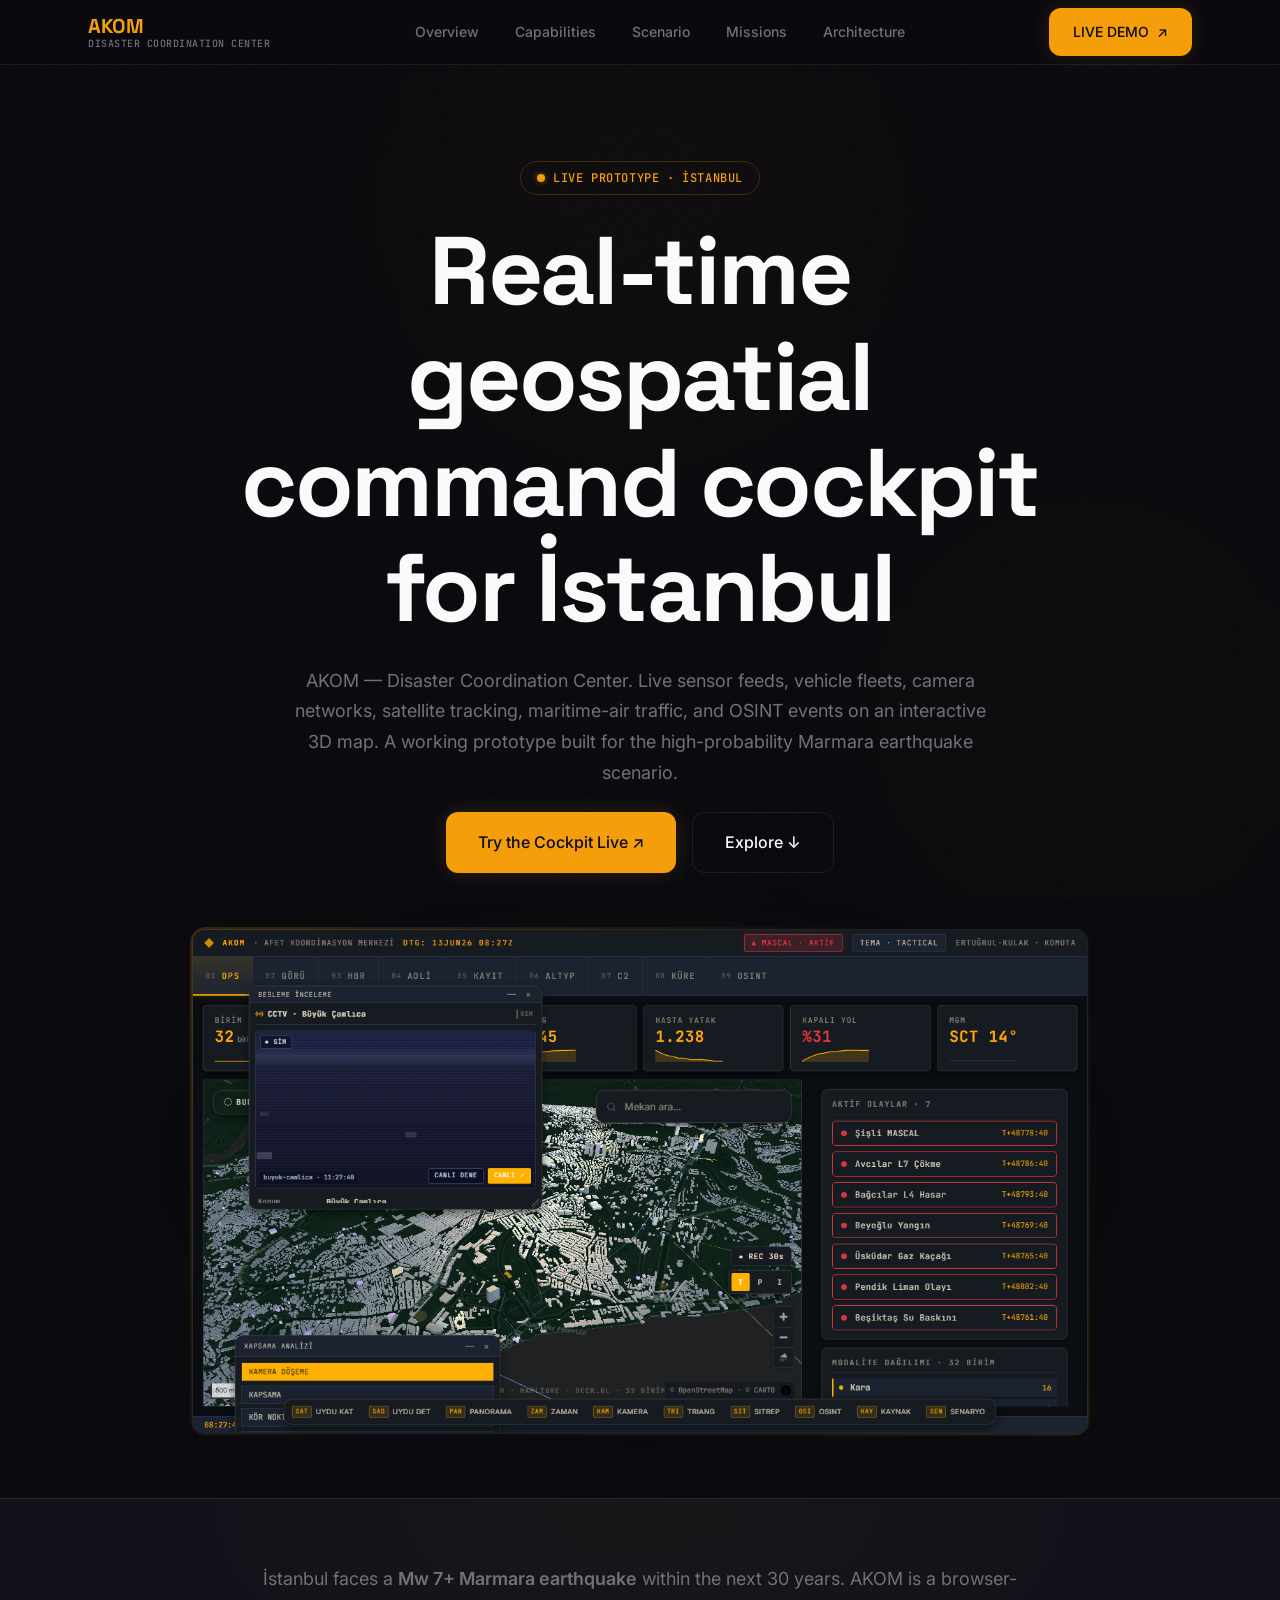
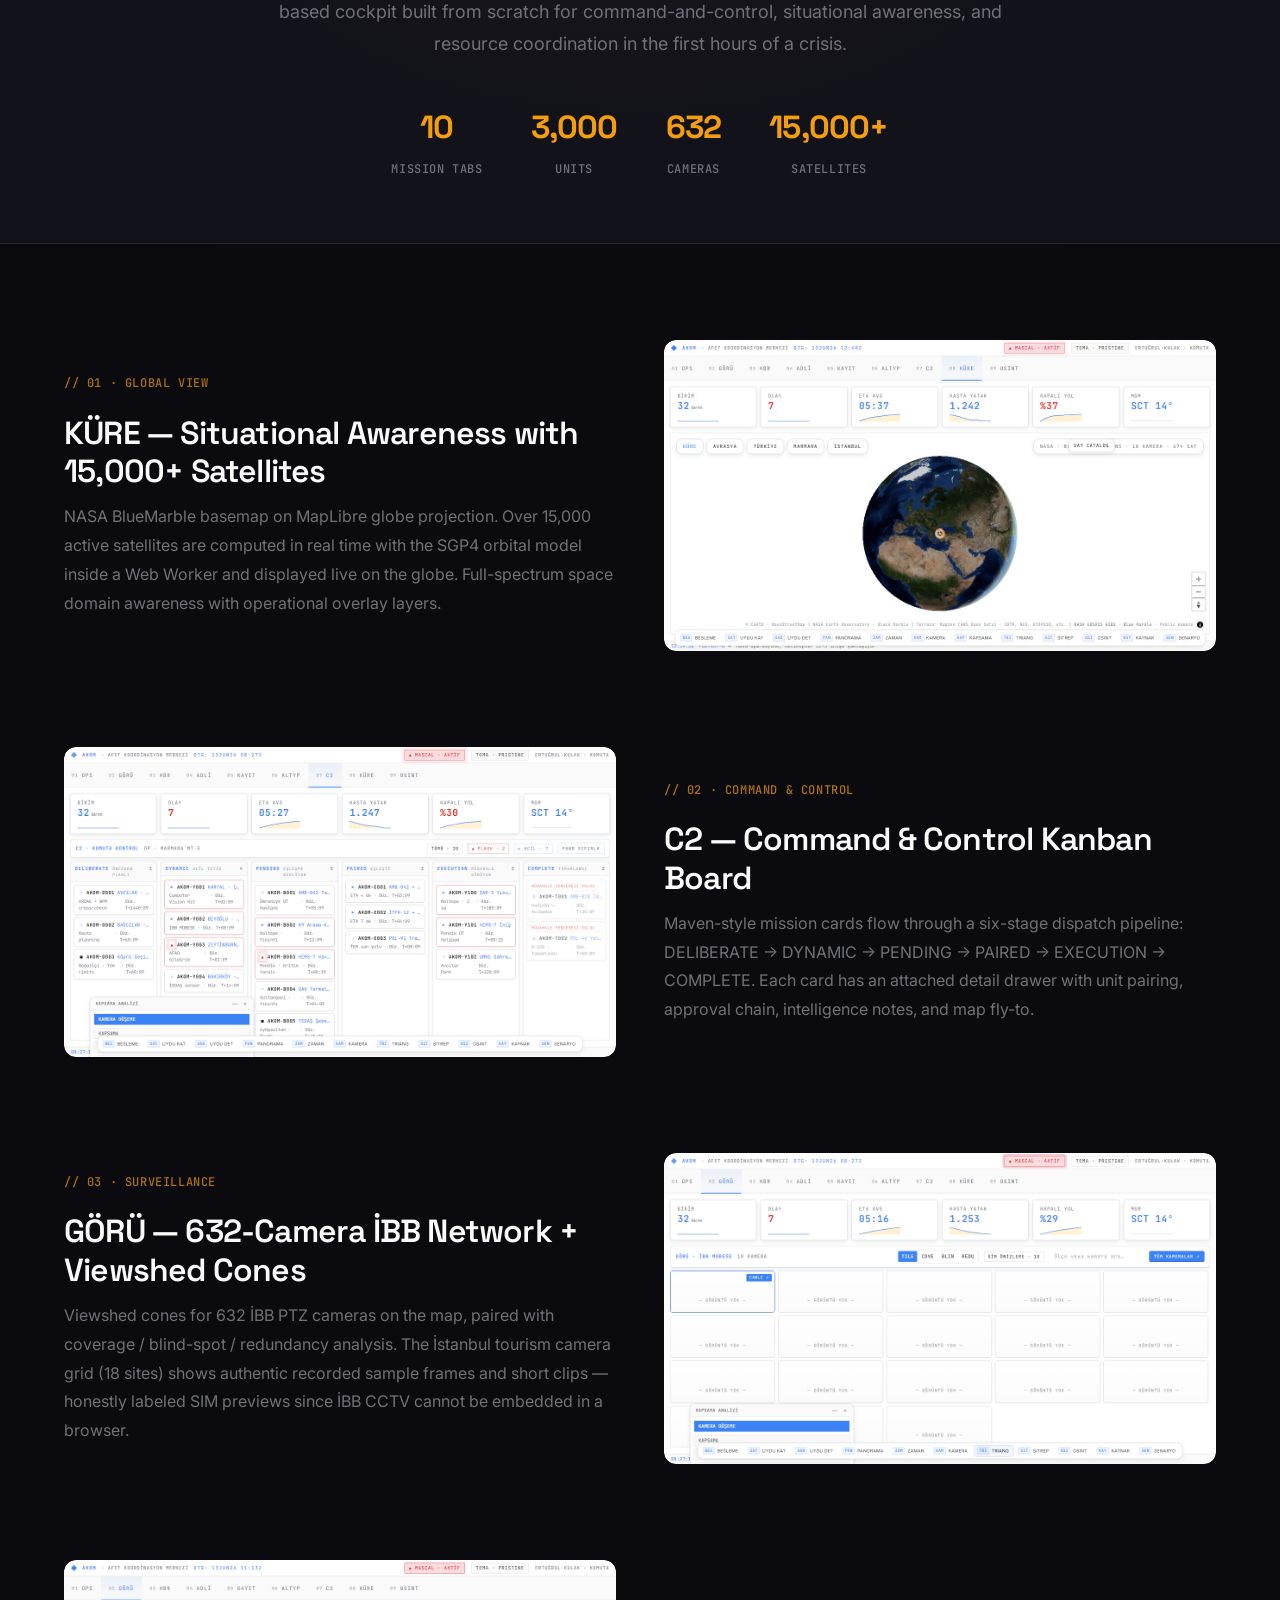
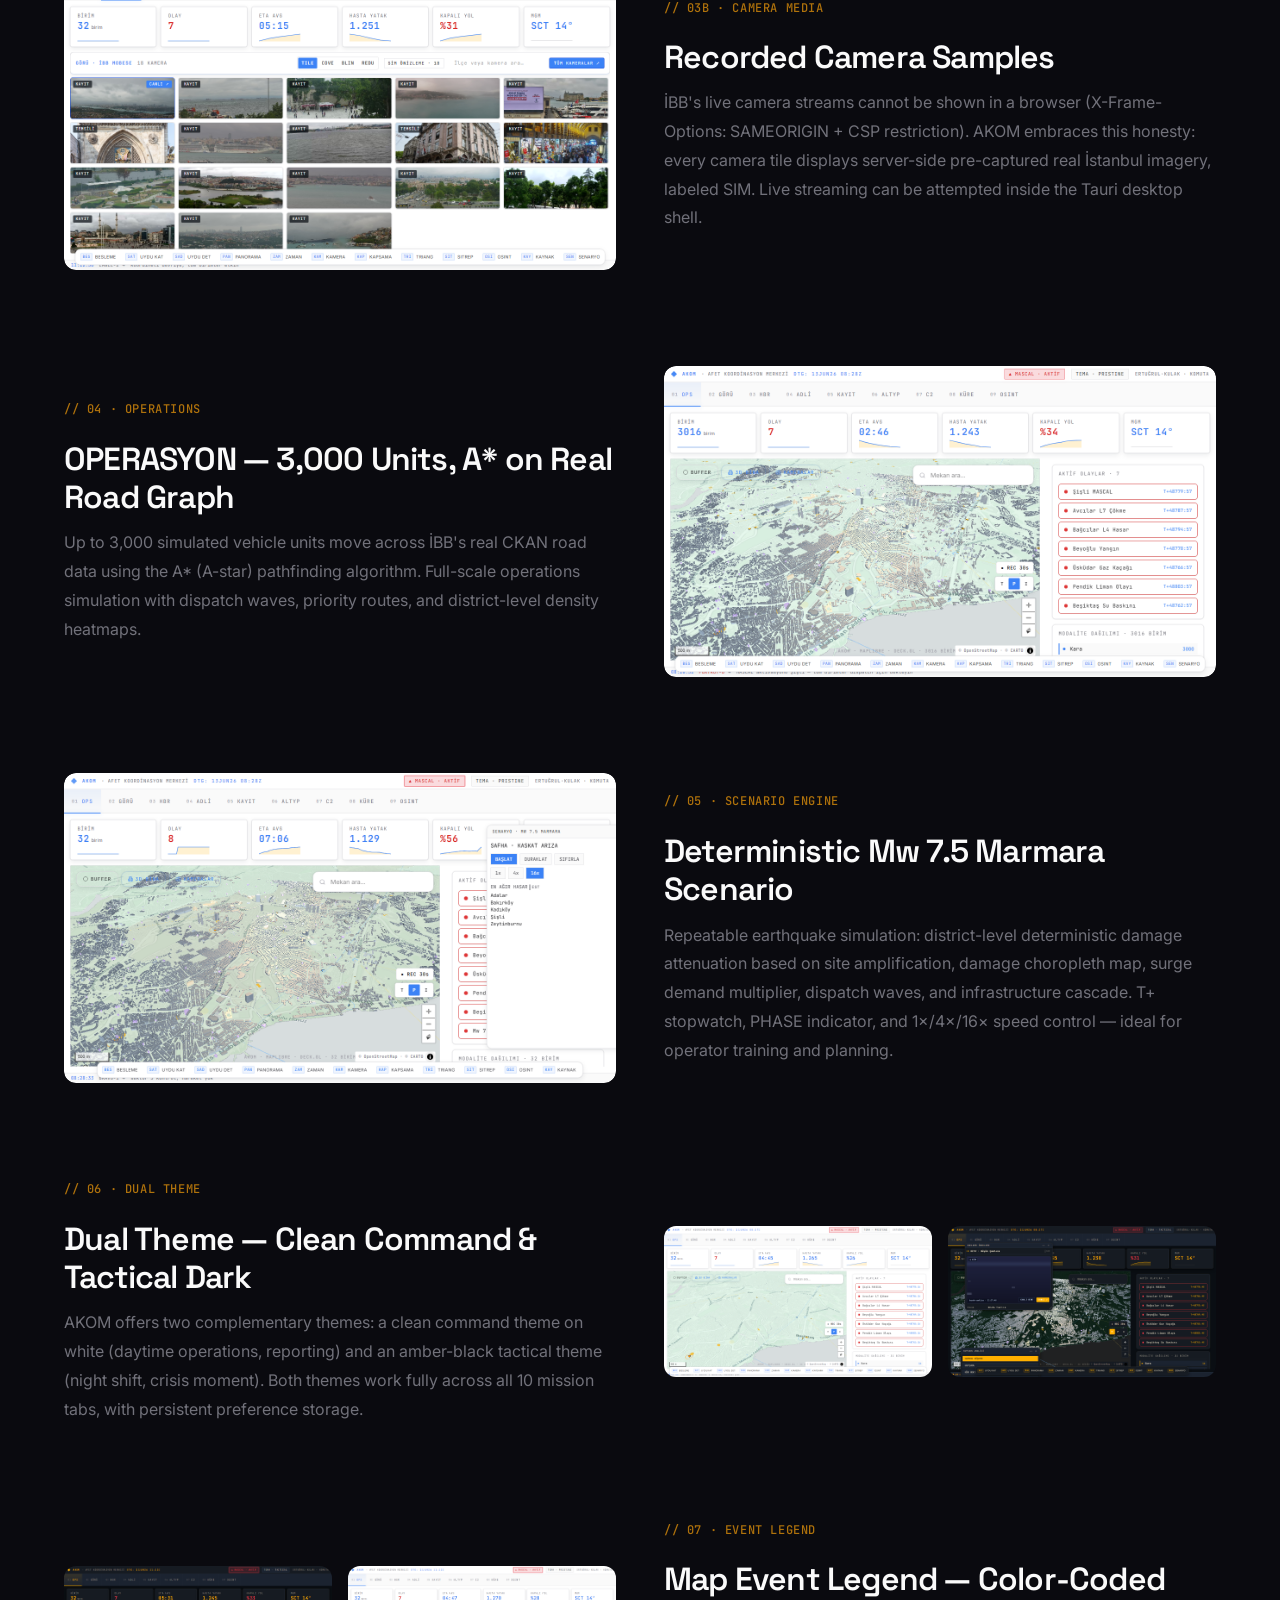
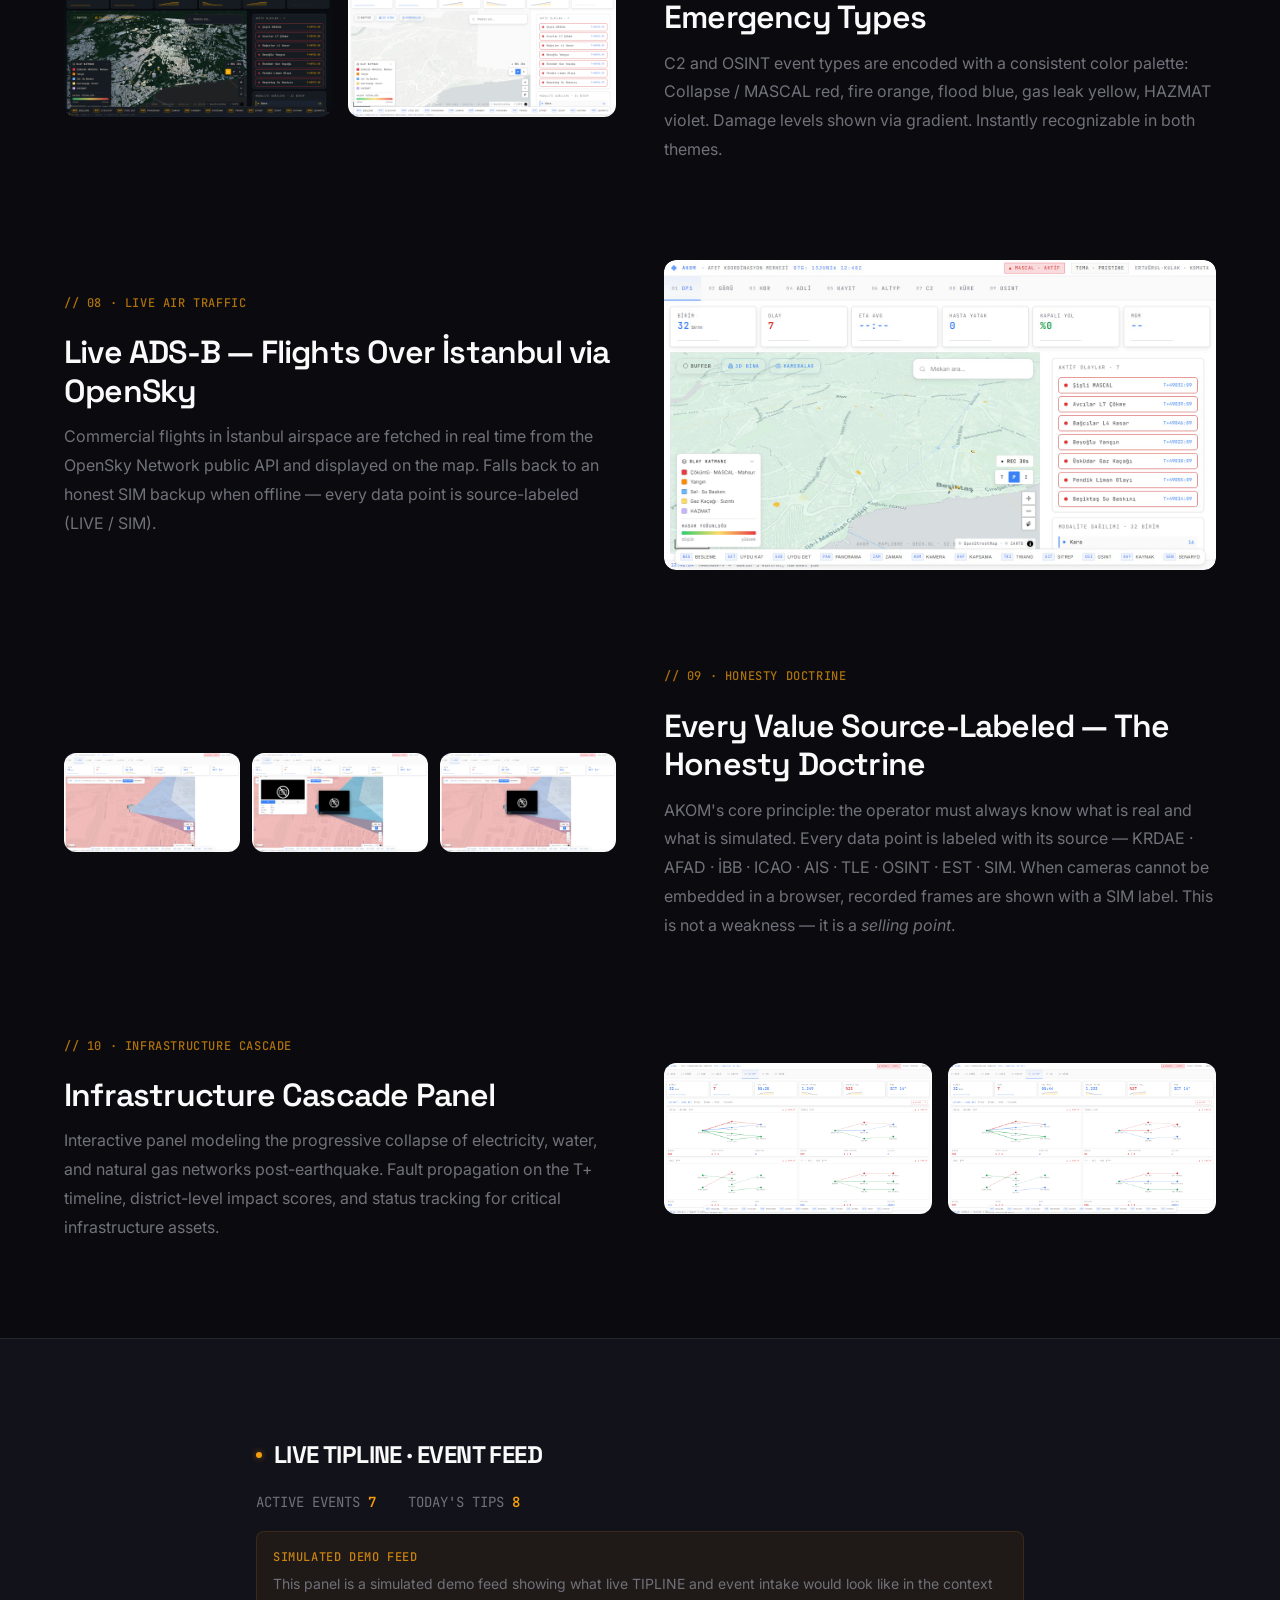
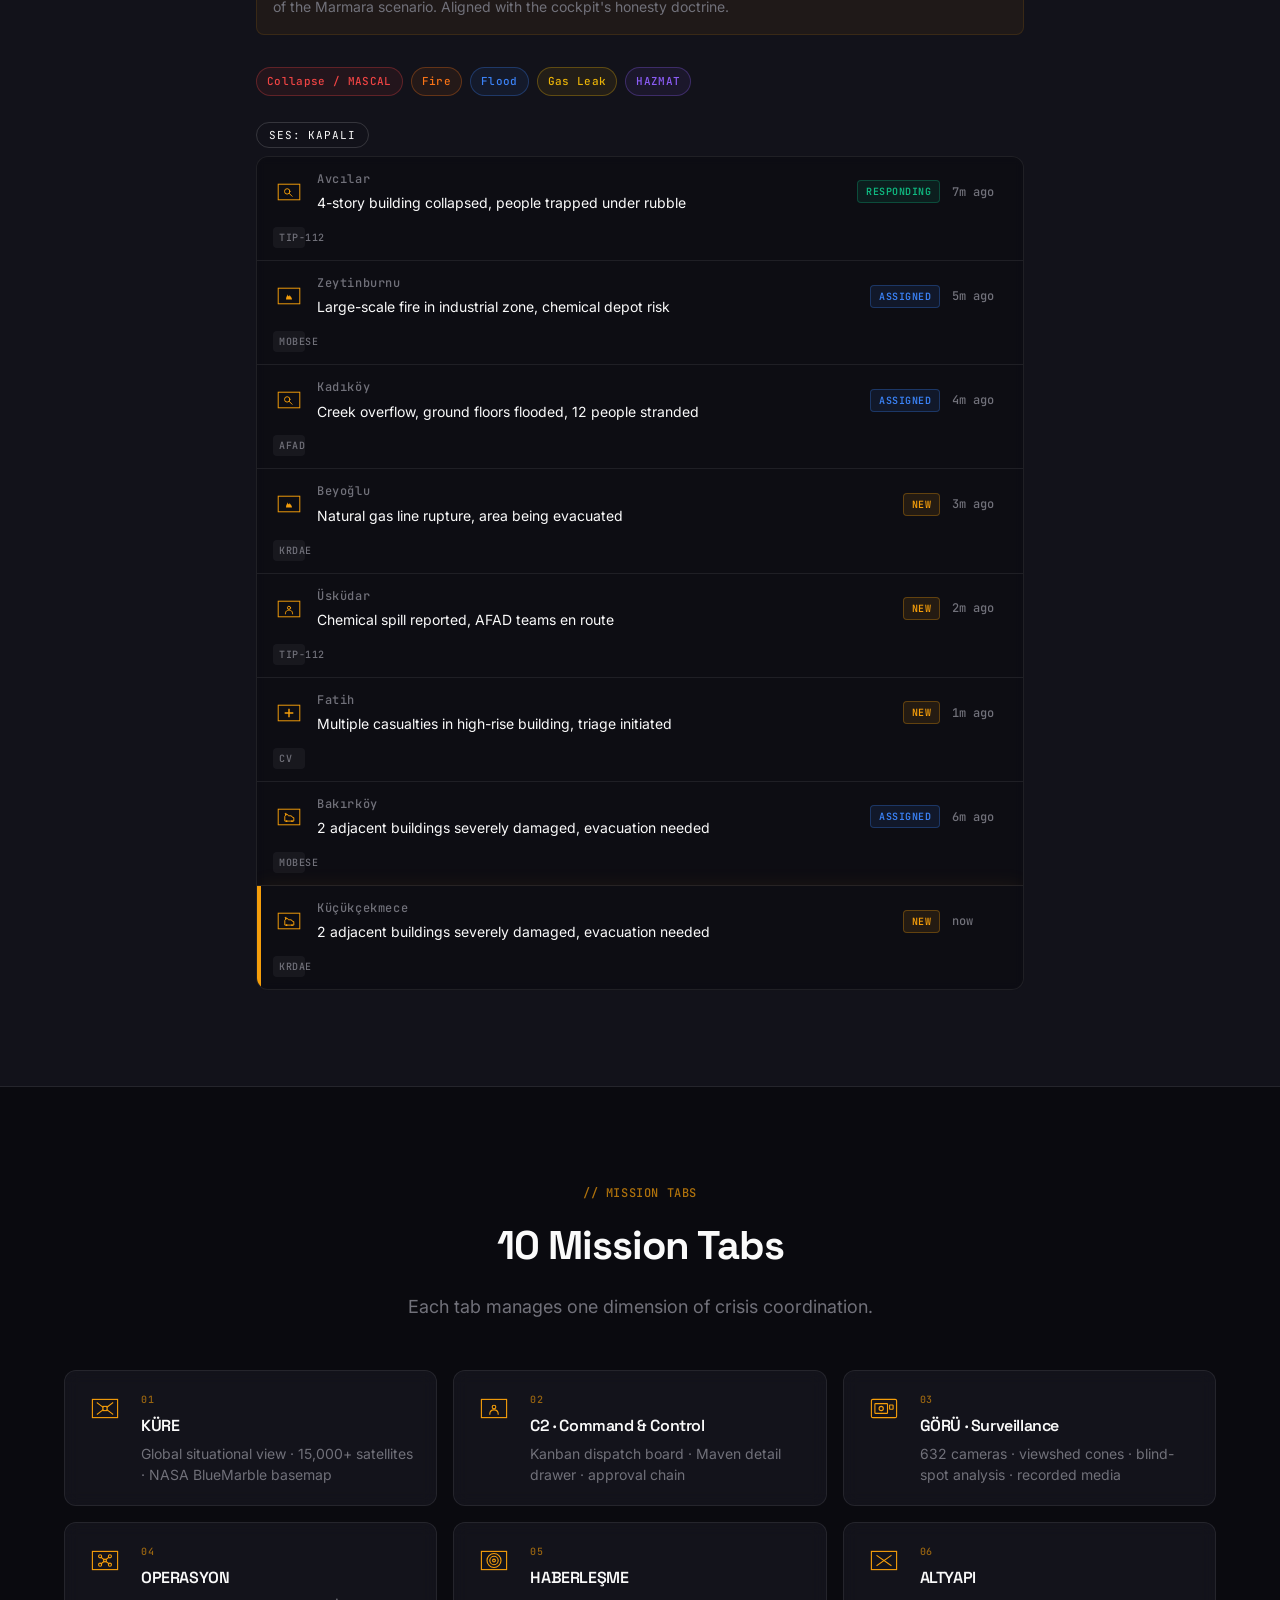
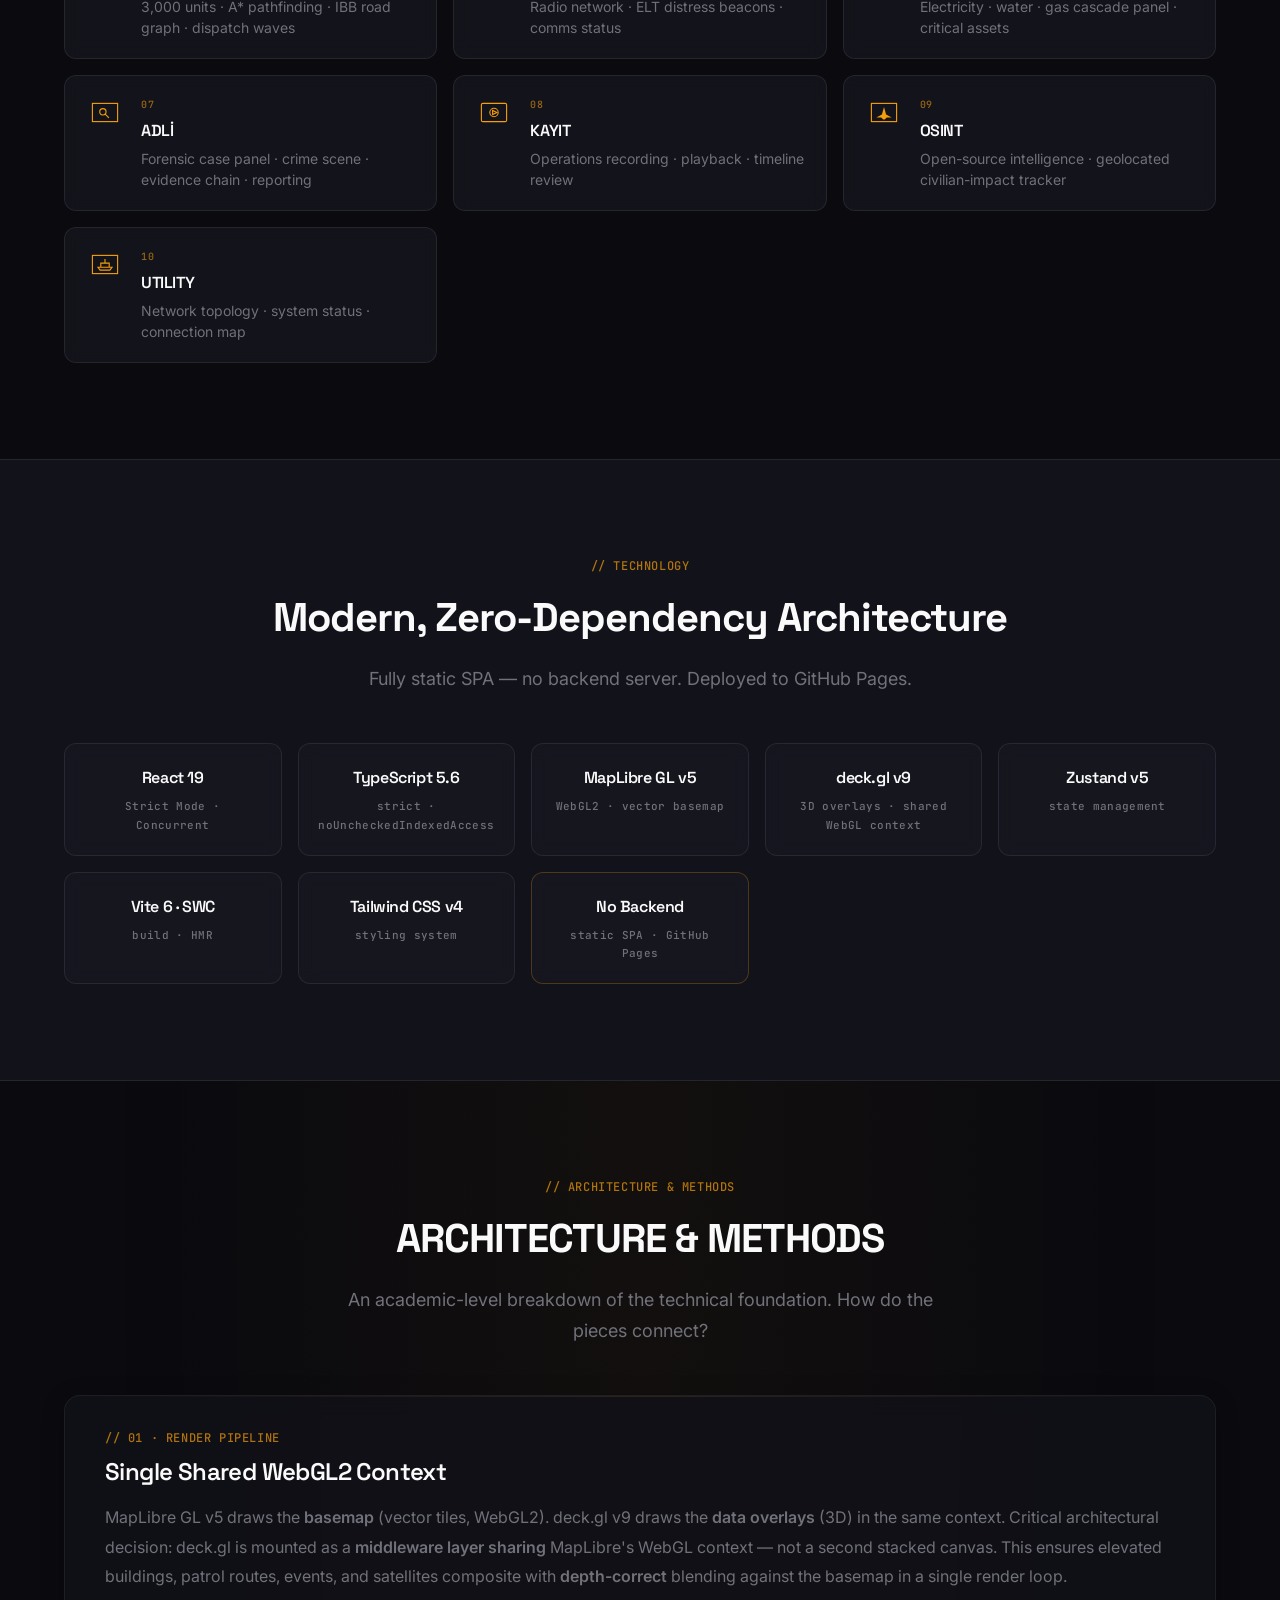
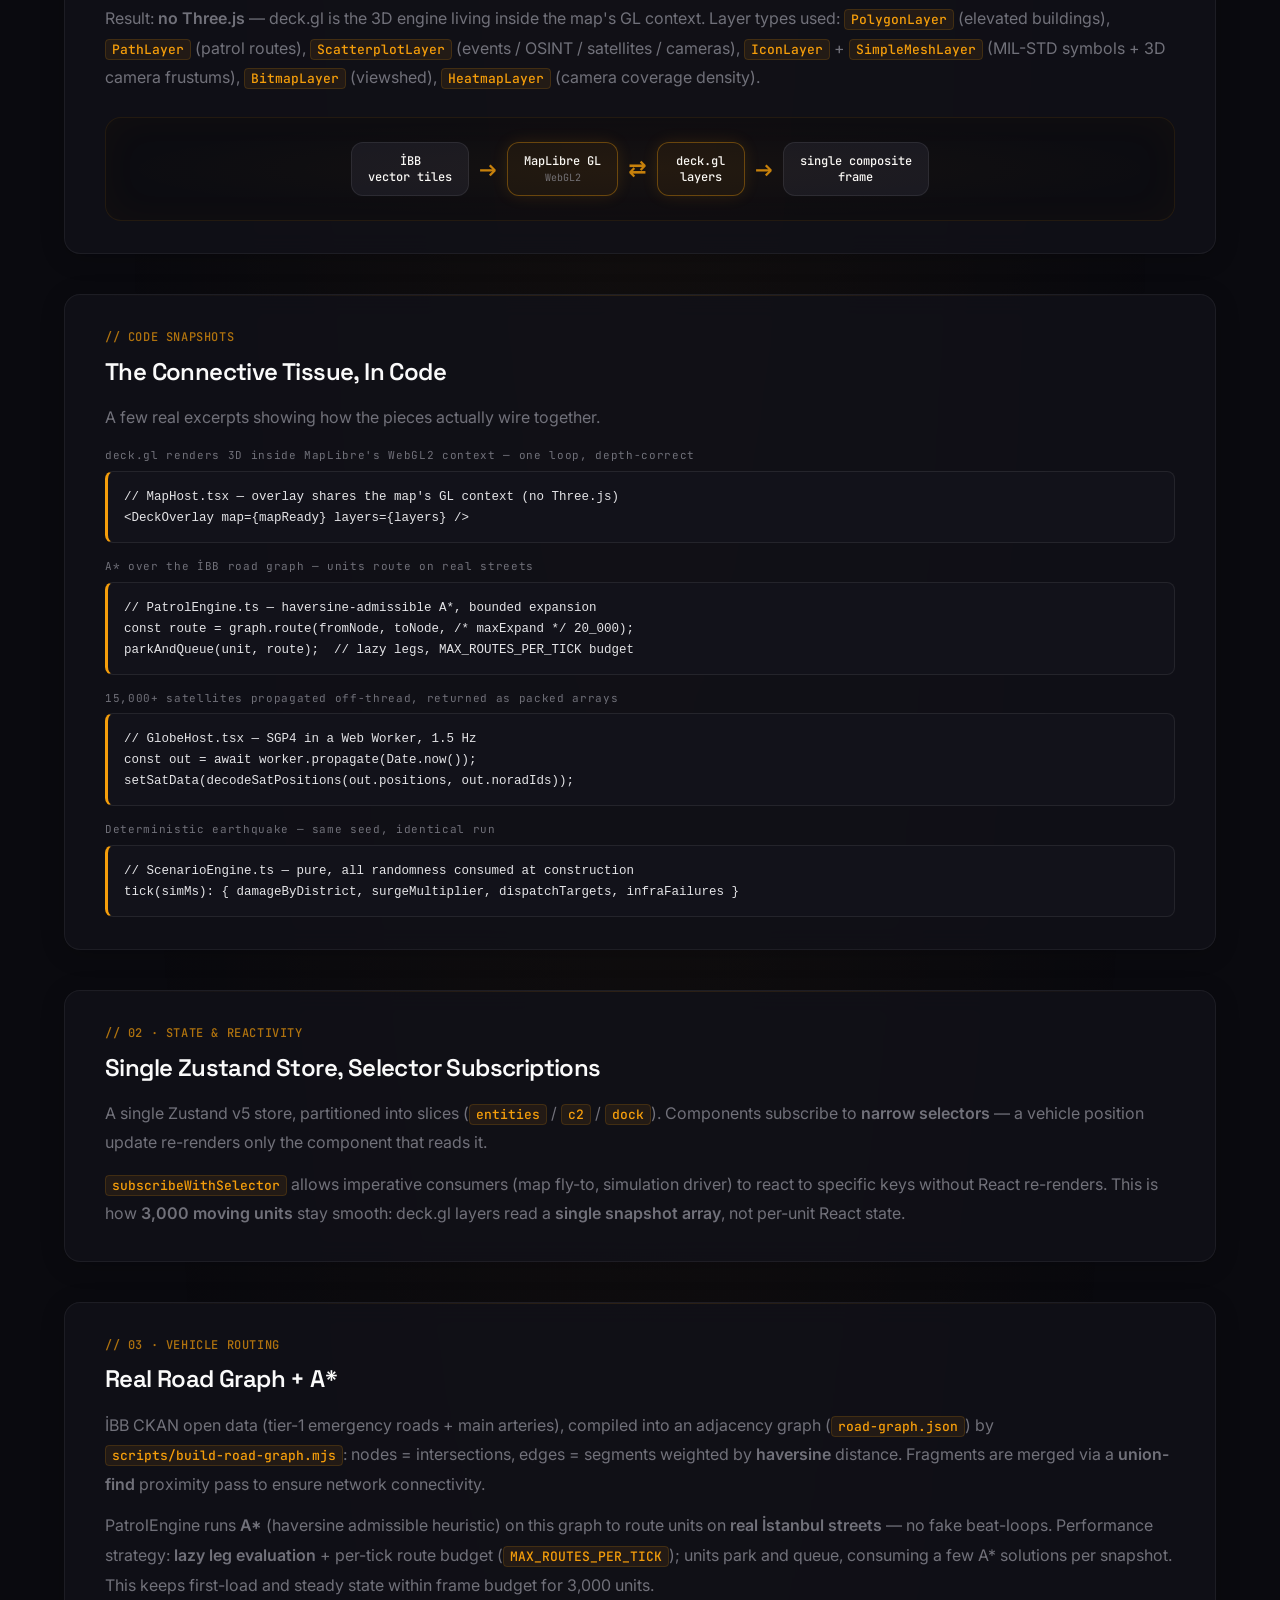
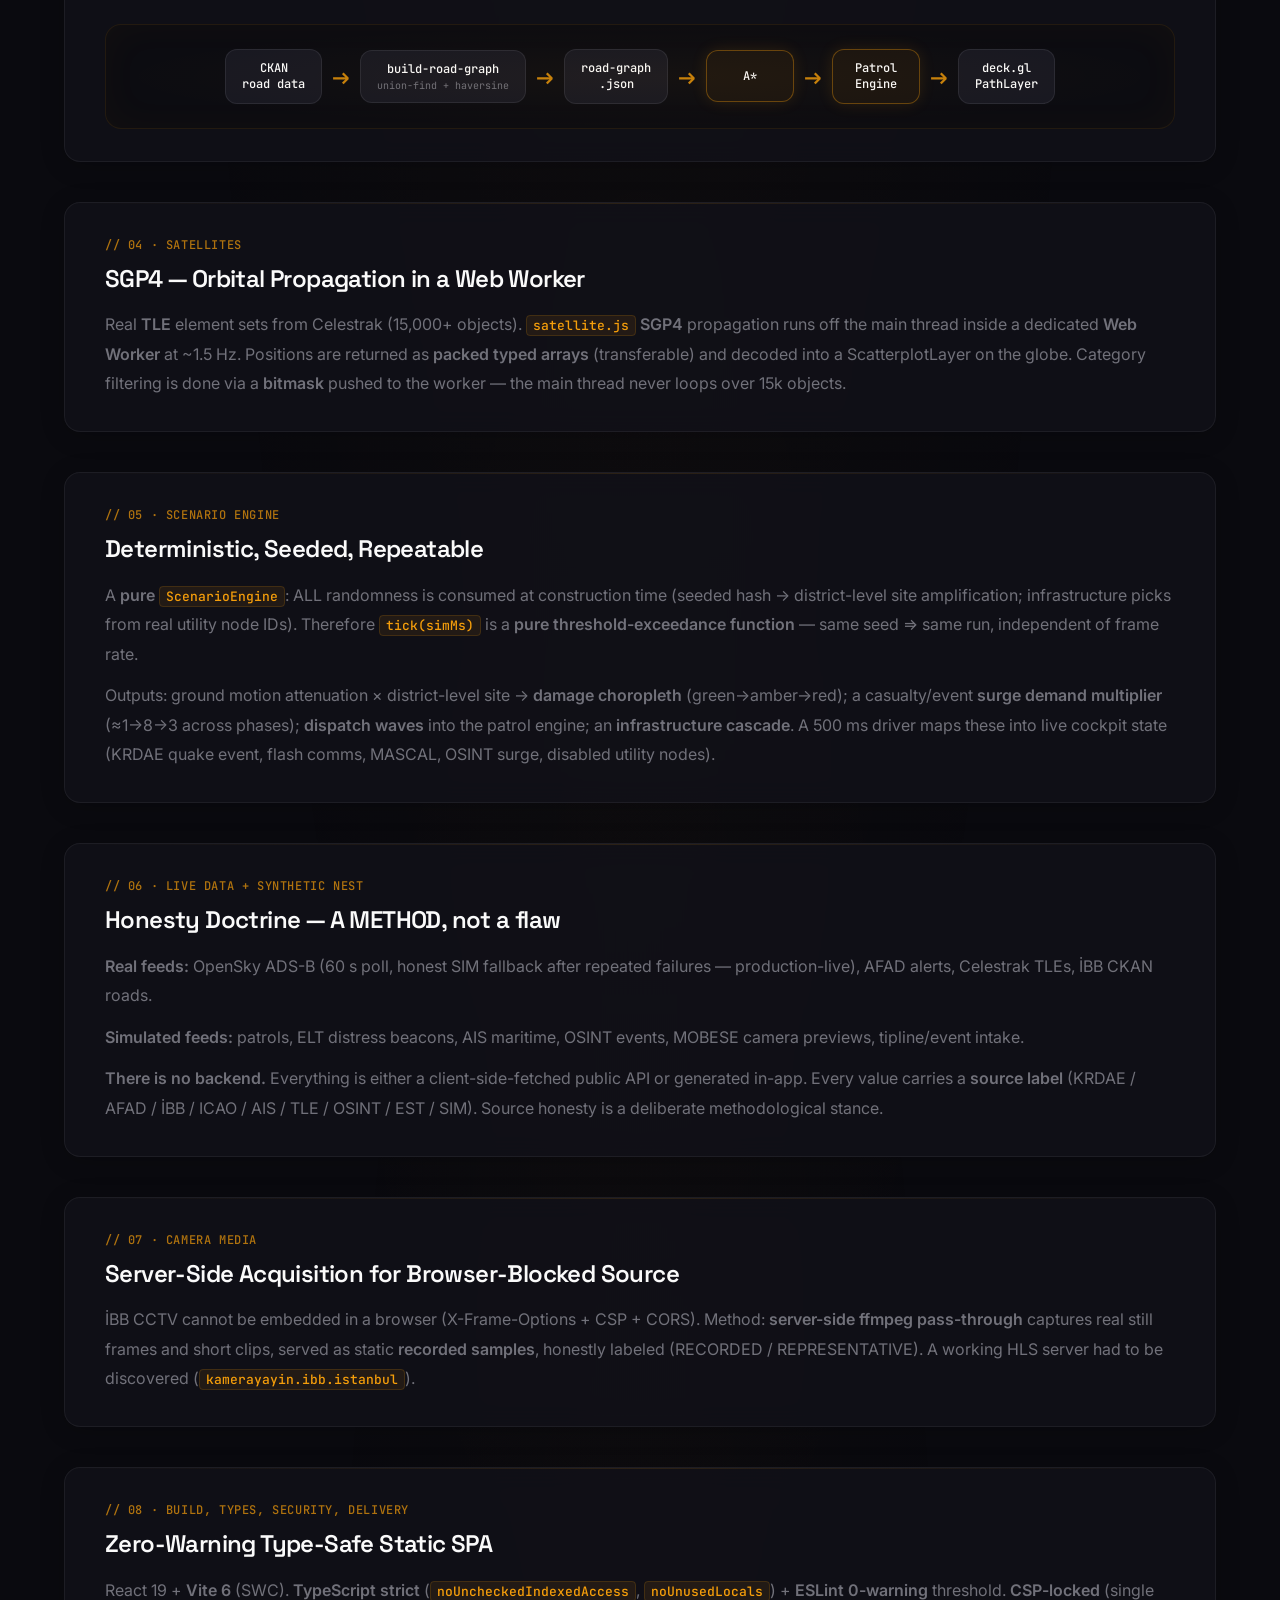
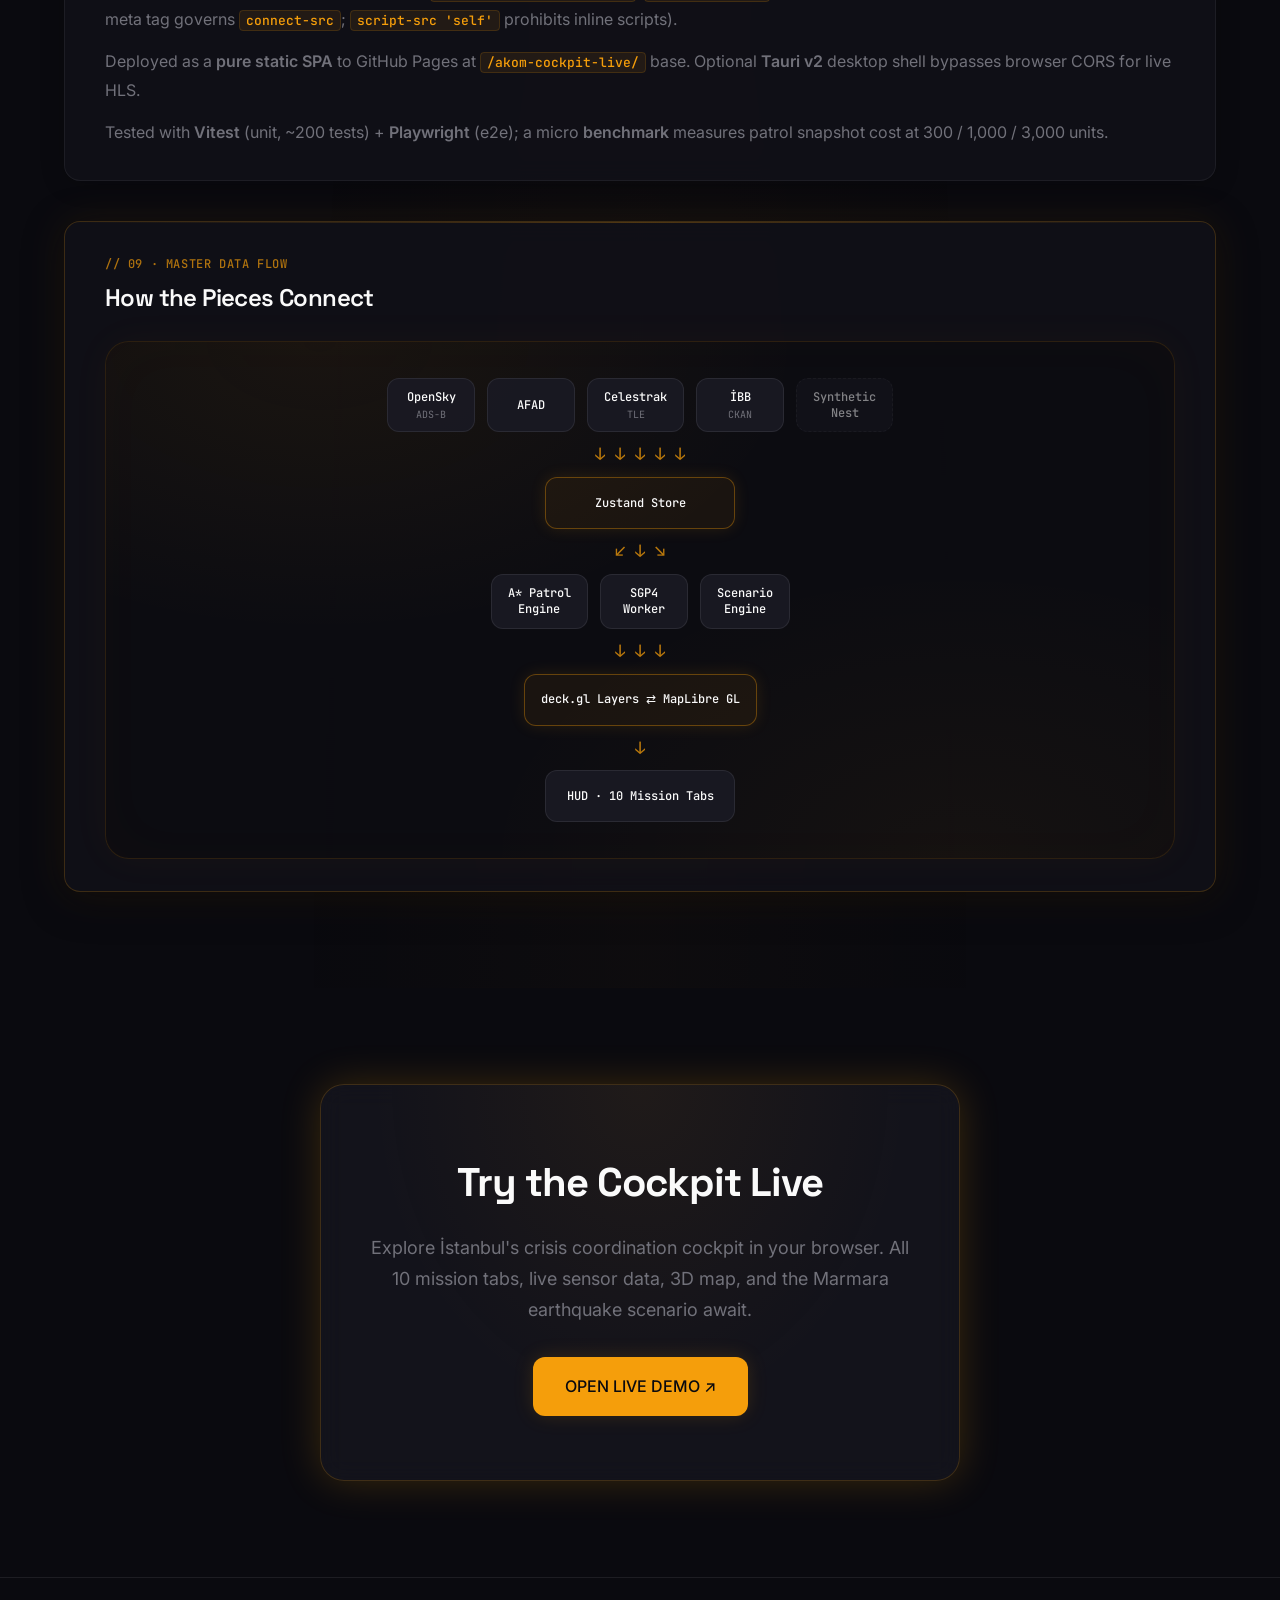
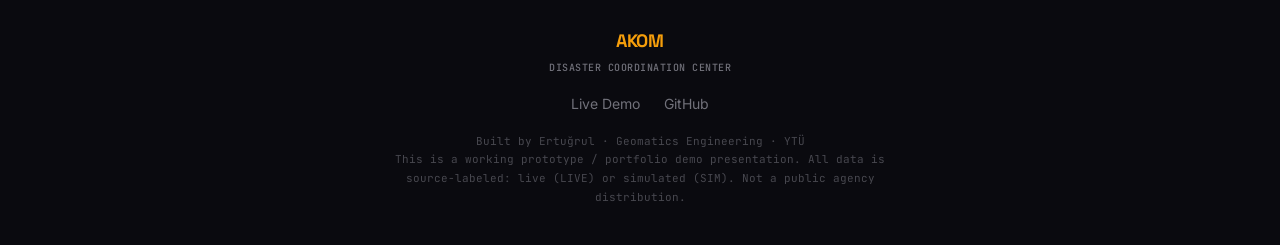
==== commit 8bf0829d: "Deploy: 2026-06-13T13:17:37.852Z" ====
--- a/demo/index.html
+++ b/demo/index.html
@@ -591,6 +591,39 @@
           </div>
         </article>
 
+        <!-- ── CODE SNAPSHOTS ── -->
+        <article class="mimari-card glass-card reveal" aria-labelledby="mim-code">
+          <span class="kicker">// CODE SNAPSHOTS</span>
+          <h3 class="mimari-card__title" id="mim-code">The Connective Tissue, In Code</h3>
+          <p class="mimari-card__desc">A few real excerpts showing how the pieces actually wire together.</p>
+
+          <figure class="code-snap" style="margin:14px 0 0;">
+            <figcaption style="font-family:'JetBrains Mono',monospace;font-size:11px;letter-spacing:.06em;color:#71717A;margin-bottom:6px;">deck.gl renders 3D inside MapLibre's WebGL2 context — one loop, depth-correct</figcaption>
+            <pre style="margin:0;padding:14px 16px;background:#12121A;border:1px solid rgba(255,255,255,.08);border-left:3px solid #F59E0B;border-radius:8px;overflow-x:auto;font-family:'JetBrains Mono',monospace;font-size:12.5px;line-height:1.6;color:#e4e4e7;"><code>// MapHost.tsx — overlay shares the map's GL context (no Three.js)
+&lt;DeckOverlay map={mapReady} layers={layers} /&gt;</code></pre>
+          </figure>
+
+          <figure class="code-snap" style="margin:14px 0 0;">
+            <figcaption style="font-family:'JetBrains Mono',monospace;font-size:11px;letter-spacing:.06em;color:#71717A;margin-bottom:6px;">A* over the İBB road graph — units route on real streets</figcaption>
+            <pre style="margin:0;padding:14px 16px;background:#12121A;border:1px solid rgba(255,255,255,.08);border-left:3px solid #F59E0B;border-radius:8px;overflow-x:auto;font-family:'JetBrains Mono',monospace;font-size:12.5px;line-height:1.6;color:#e4e4e7;"><code>// PatrolEngine.ts — haversine-admissible A*, bounded expansion
+const route = graph.route(fromNode, toNode, /* maxExpand */ 20_000);
+parkAndQueue(unit, route);  // lazy legs, MAX_ROUTES_PER_TICK budget</code></pre>
+          </figure>
+
+          <figure class="code-snap" style="margin:14px 0 0;">
+            <figcaption style="font-family:'JetBrains Mono',monospace;font-size:11px;letter-spacing:.06em;color:#71717A;margin-bottom:6px;">15,000+ satellites propagated off-thread, returned as packed arrays</figcaption>
+            <pre style="margin:0;padding:14px 16px;background:#12121A;border:1px solid rgba(255,255,255,.08);border-left:3px solid #F59E0B;border-radius:8px;overflow-x:auto;font-family:'JetBrains Mono',monospace;font-size:12.5px;line-height:1.6;color:#e4e4e7;"><code>// GlobeHost.tsx — SGP4 in a Web Worker, 1.5 Hz
+const out = await worker.propagate(Date.now());
+setSatData(decodeSatPositions(out.positions, out.noradIds));</code></pre>
+          </figure>
+
+          <figure class="code-snap" style="margin:14px 0 0;">
+            <figcaption style="font-family:'JetBrains Mono',monospace;font-size:11px;letter-spacing:.06em;color:#71717A;margin-bottom:6px;">Deterministic earthquake — same seed, identical run</figcaption>
+            <pre style="margin:0;padding:14px 16px;background:#12121A;border:1px solid rgba(255,255,255,.08);border-left:3px solid #F59E0B;border-radius:8px;overflow-x:auto;font-family:'JetBrains Mono',monospace;font-size:12.5px;line-height:1.6;color:#e4e4e7;"><code>// ScenarioEngine.ts — pure, all randomness consumed at construction
+tick(simMs): { damageByDistrict, surgeMultiplier, dispatchTargets, infraFailures }</code></pre>
+          </figure>
+        </article>
+
         <!-- ── 2. STATE & REACTIVITY ── -->
         <article class="mimari-card glass-card reveal" aria-labelledby="mim-2">
           <span class="kicker">// 02 · STATE &amp; REACTIVITY</span>
